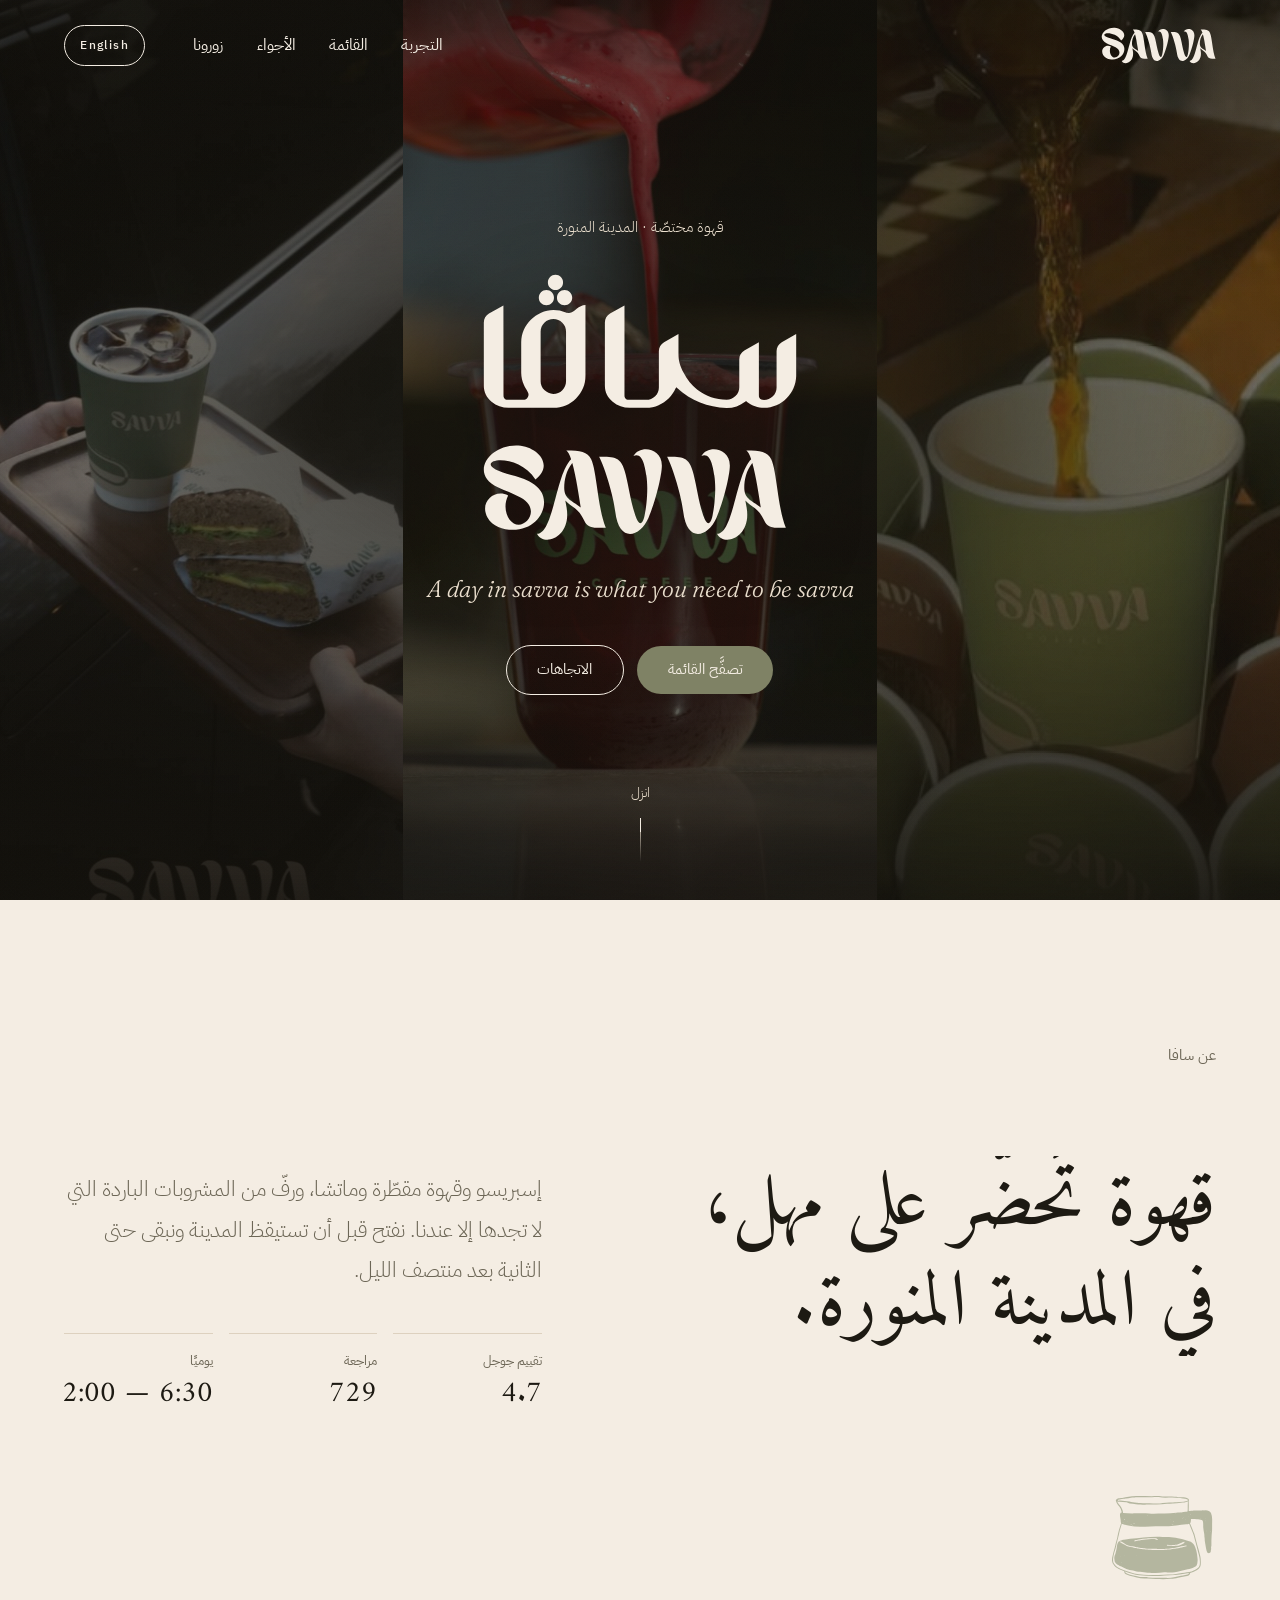
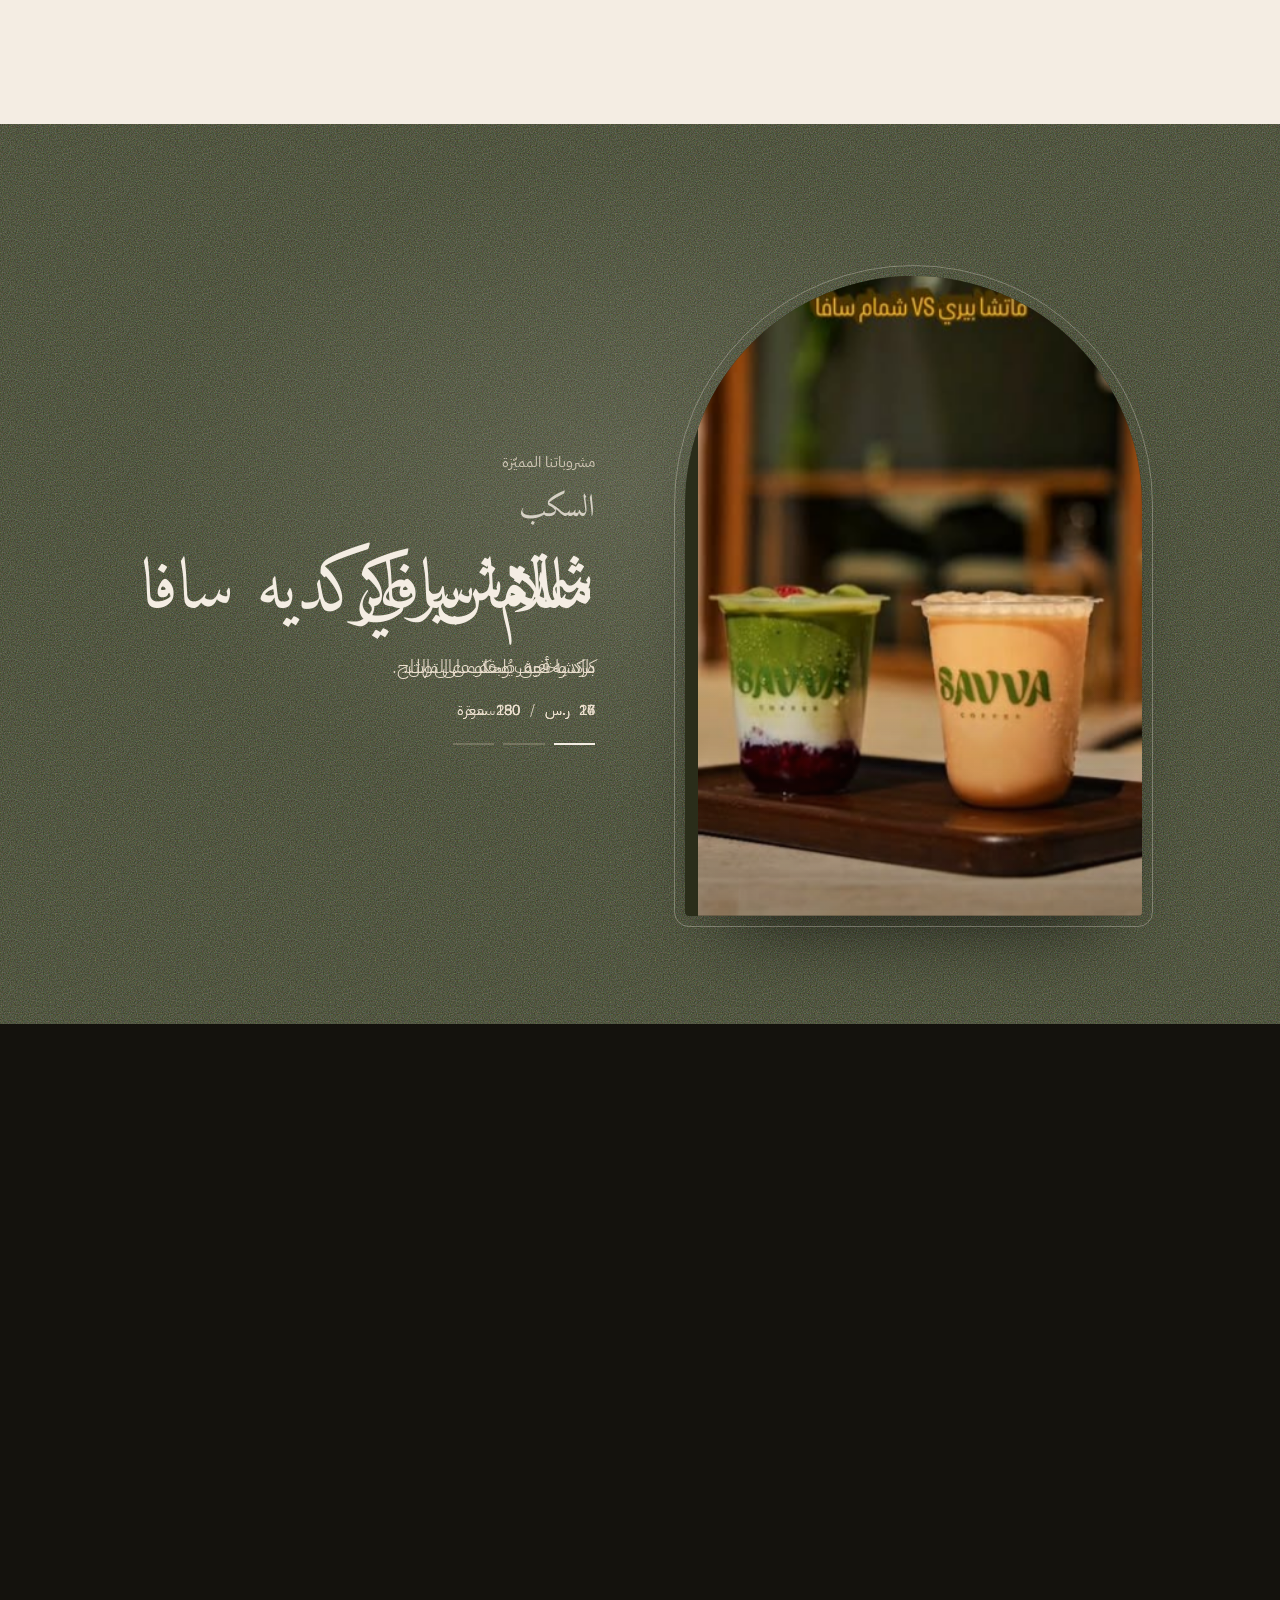
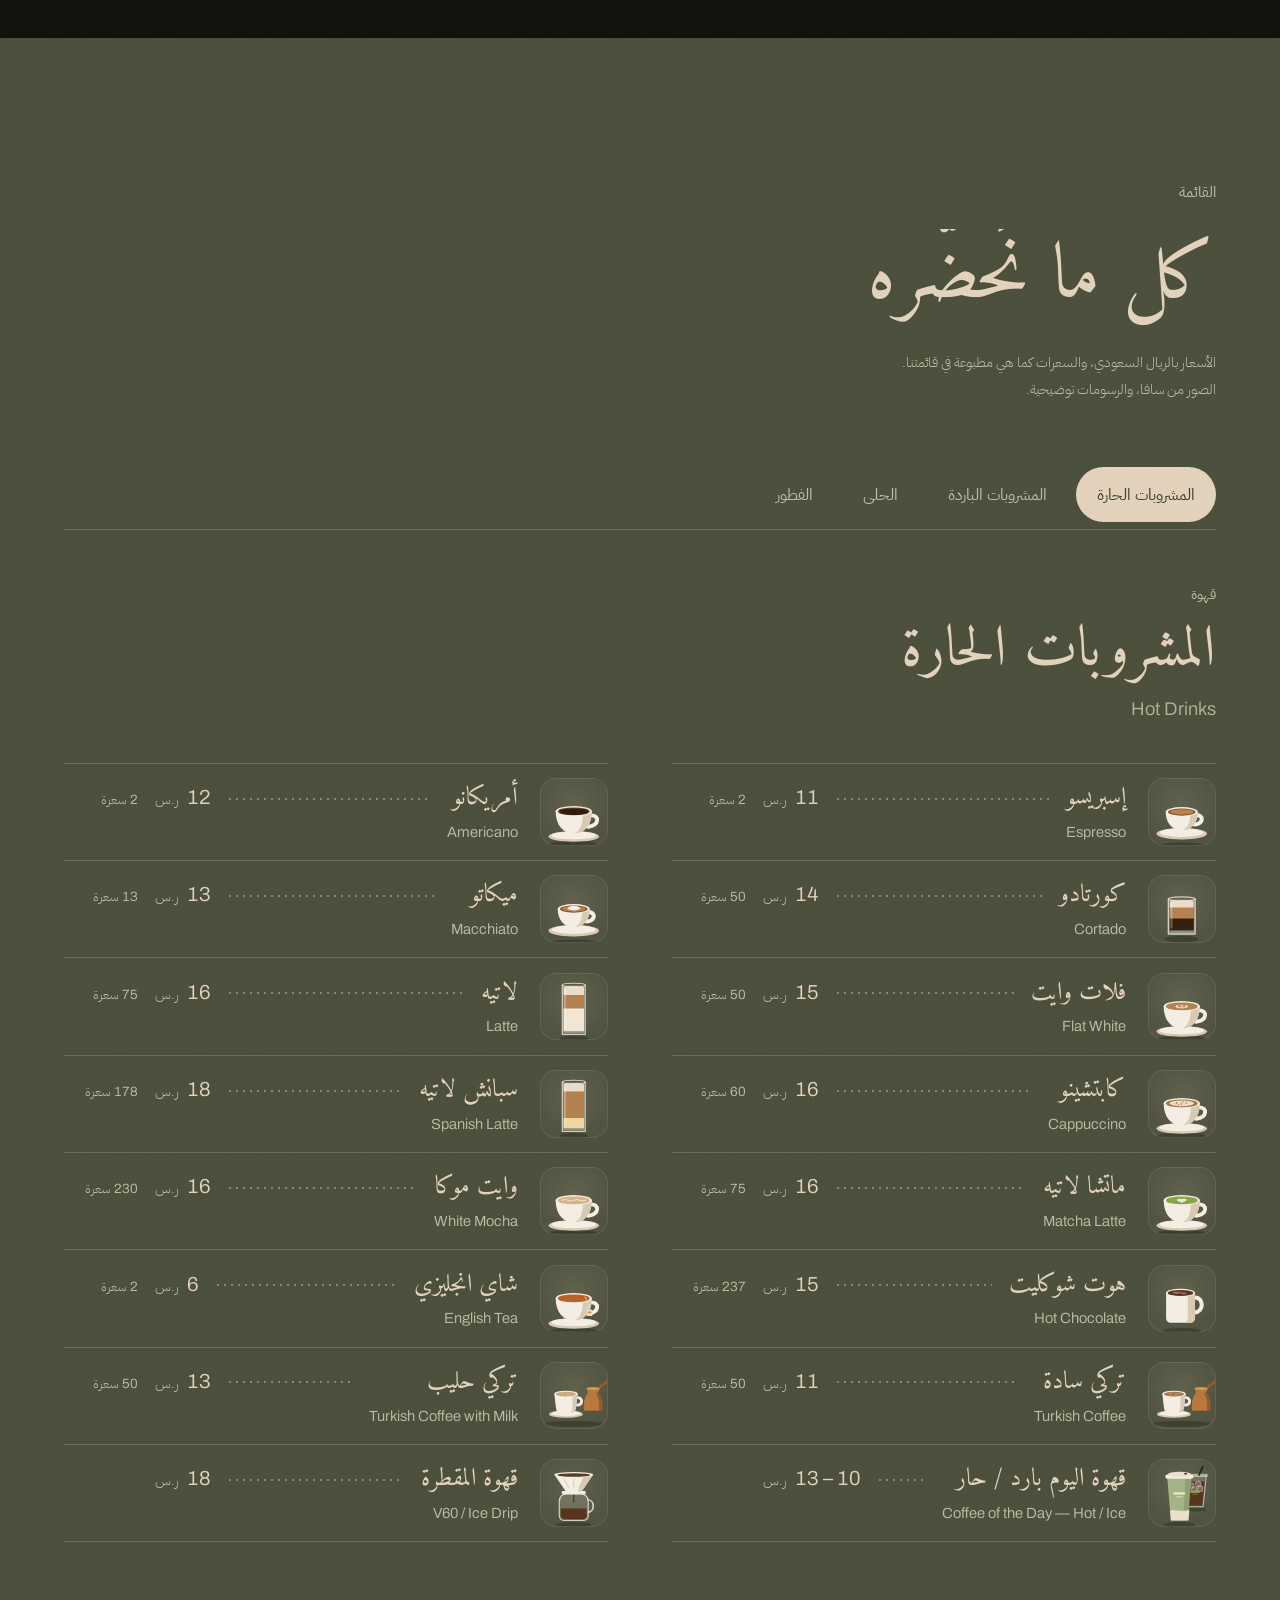
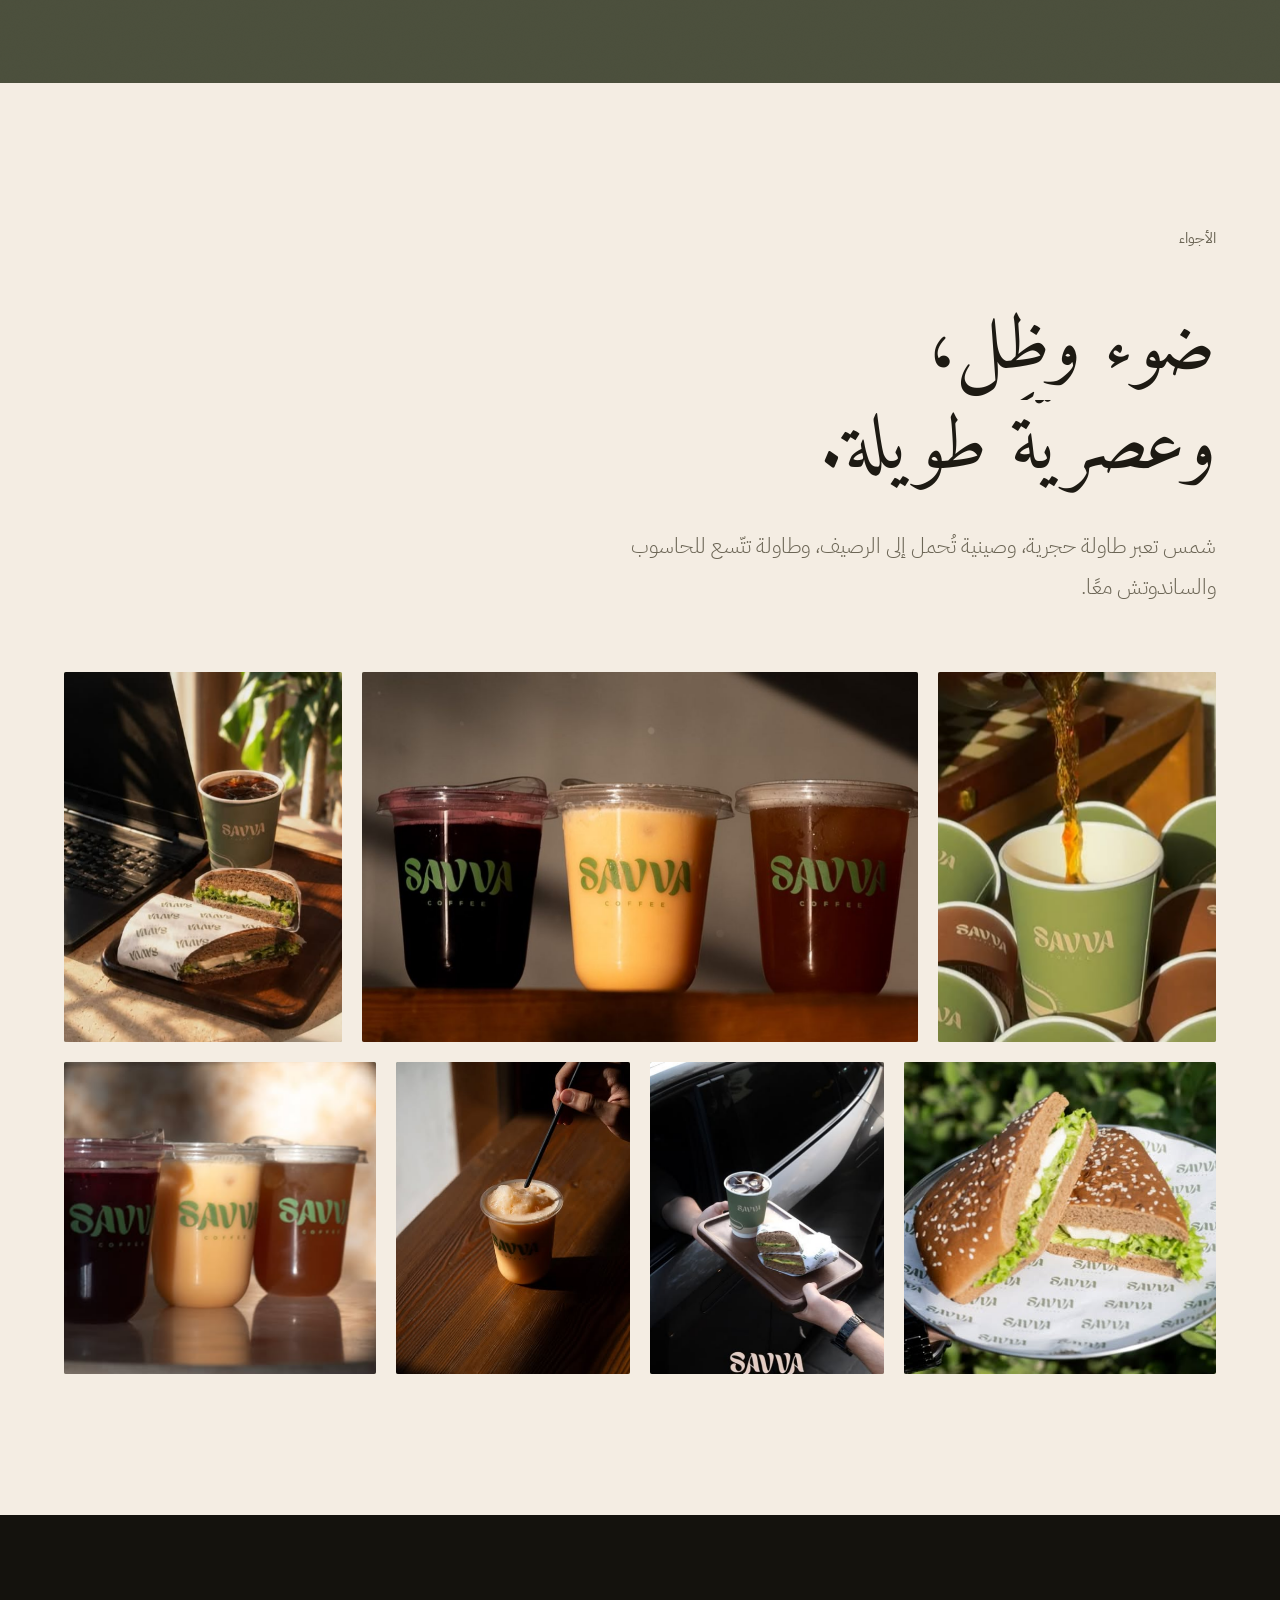
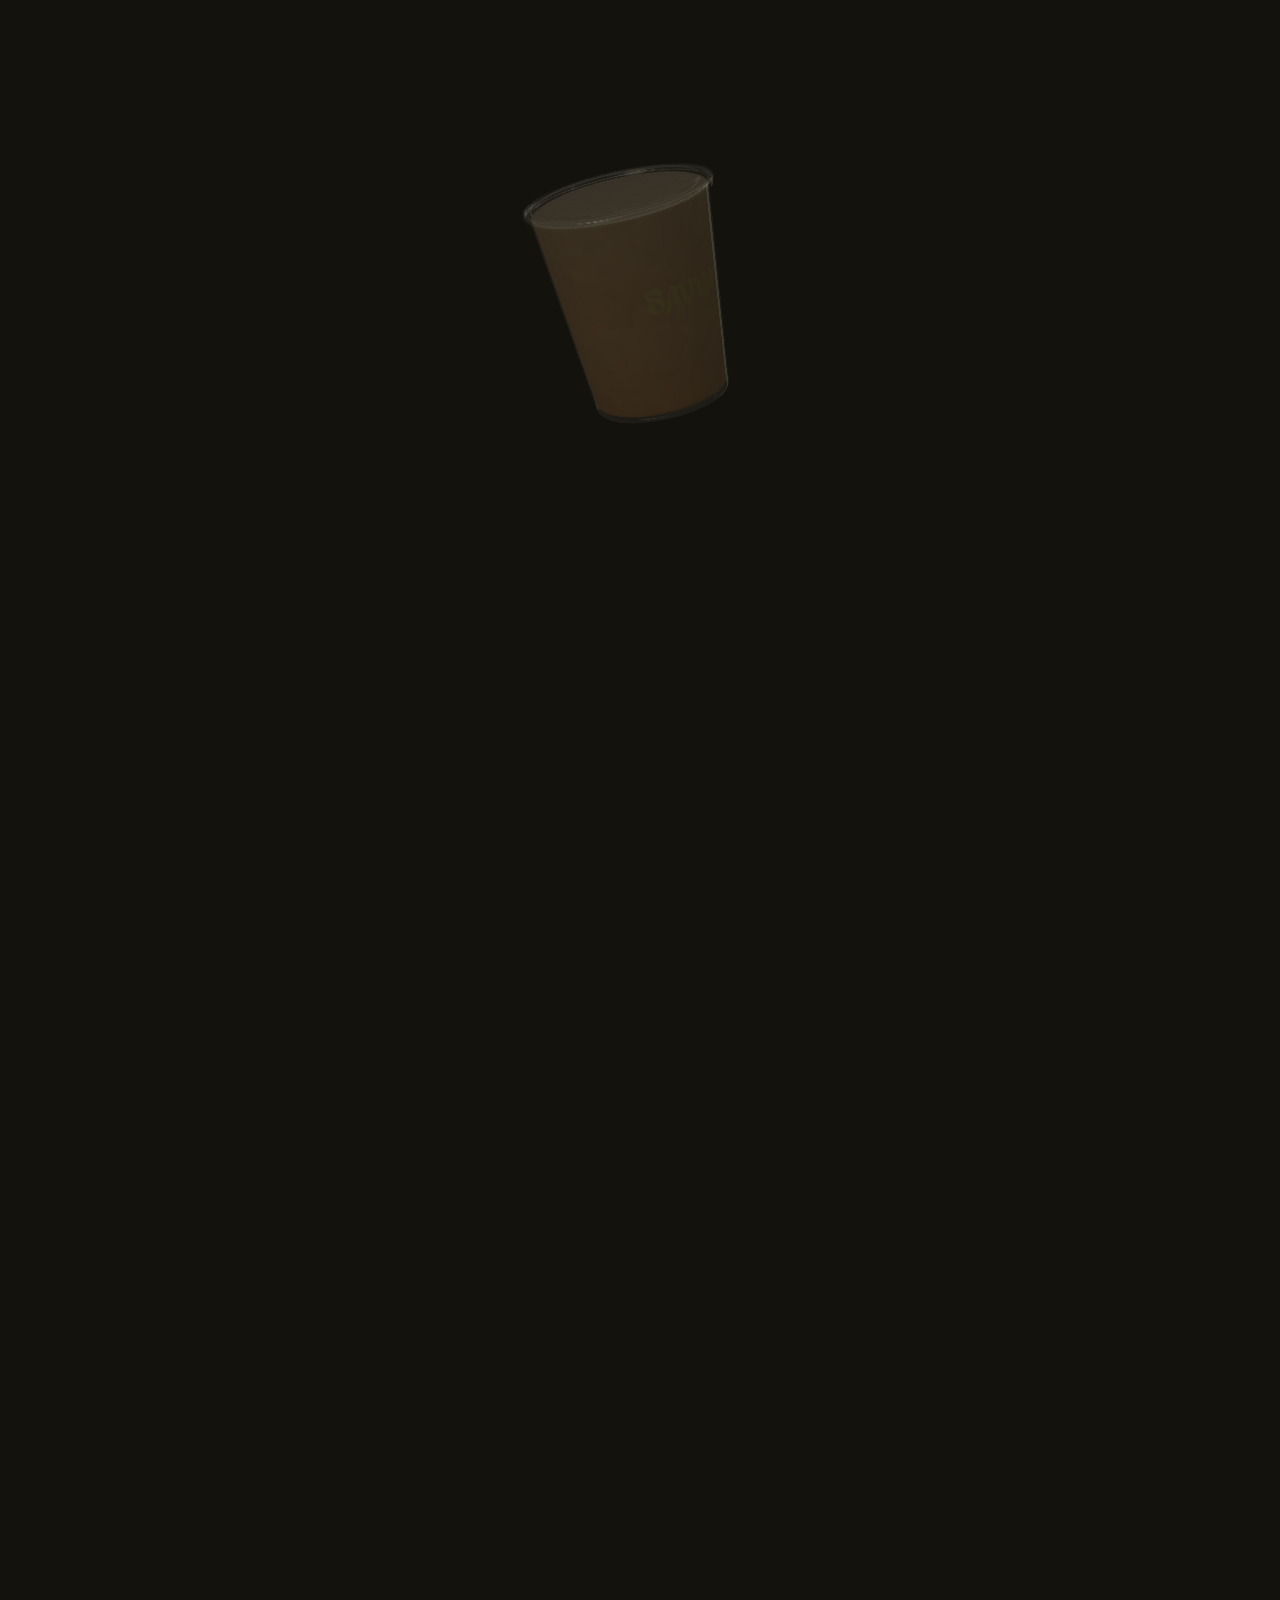
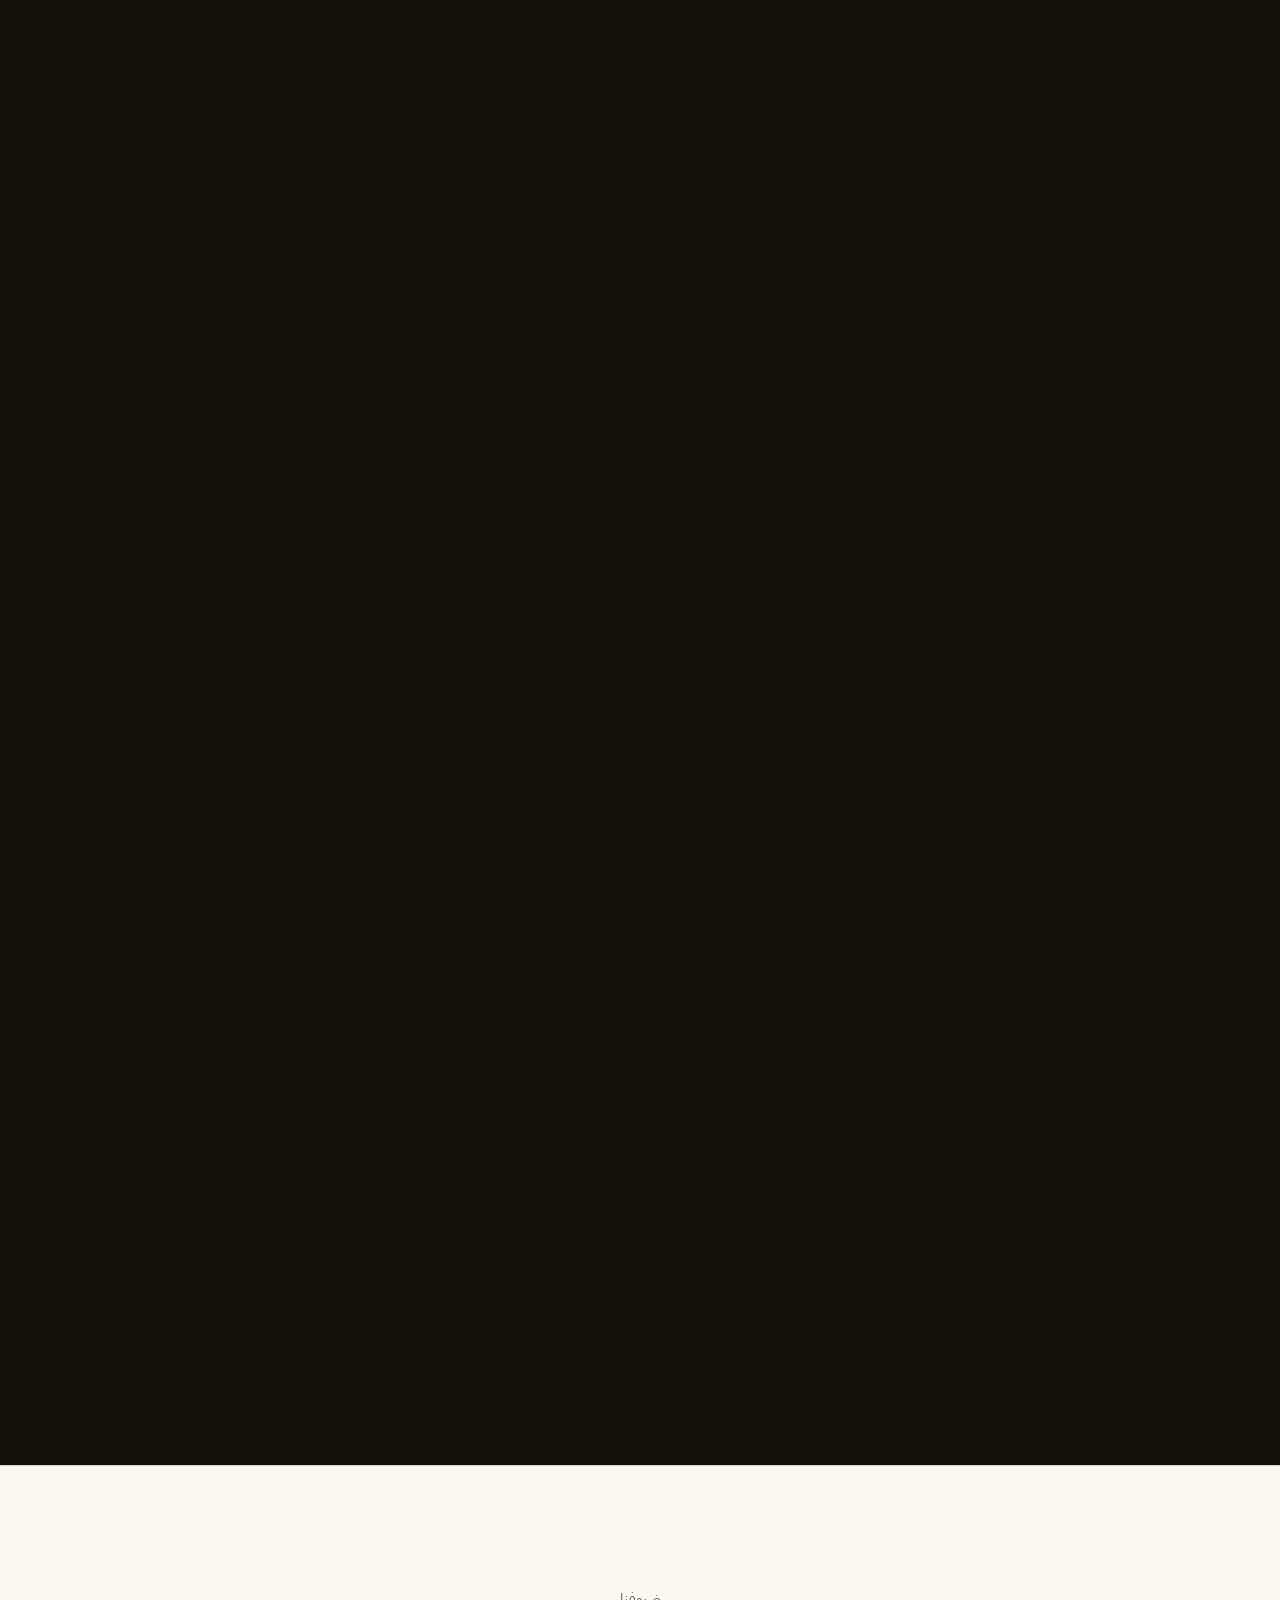
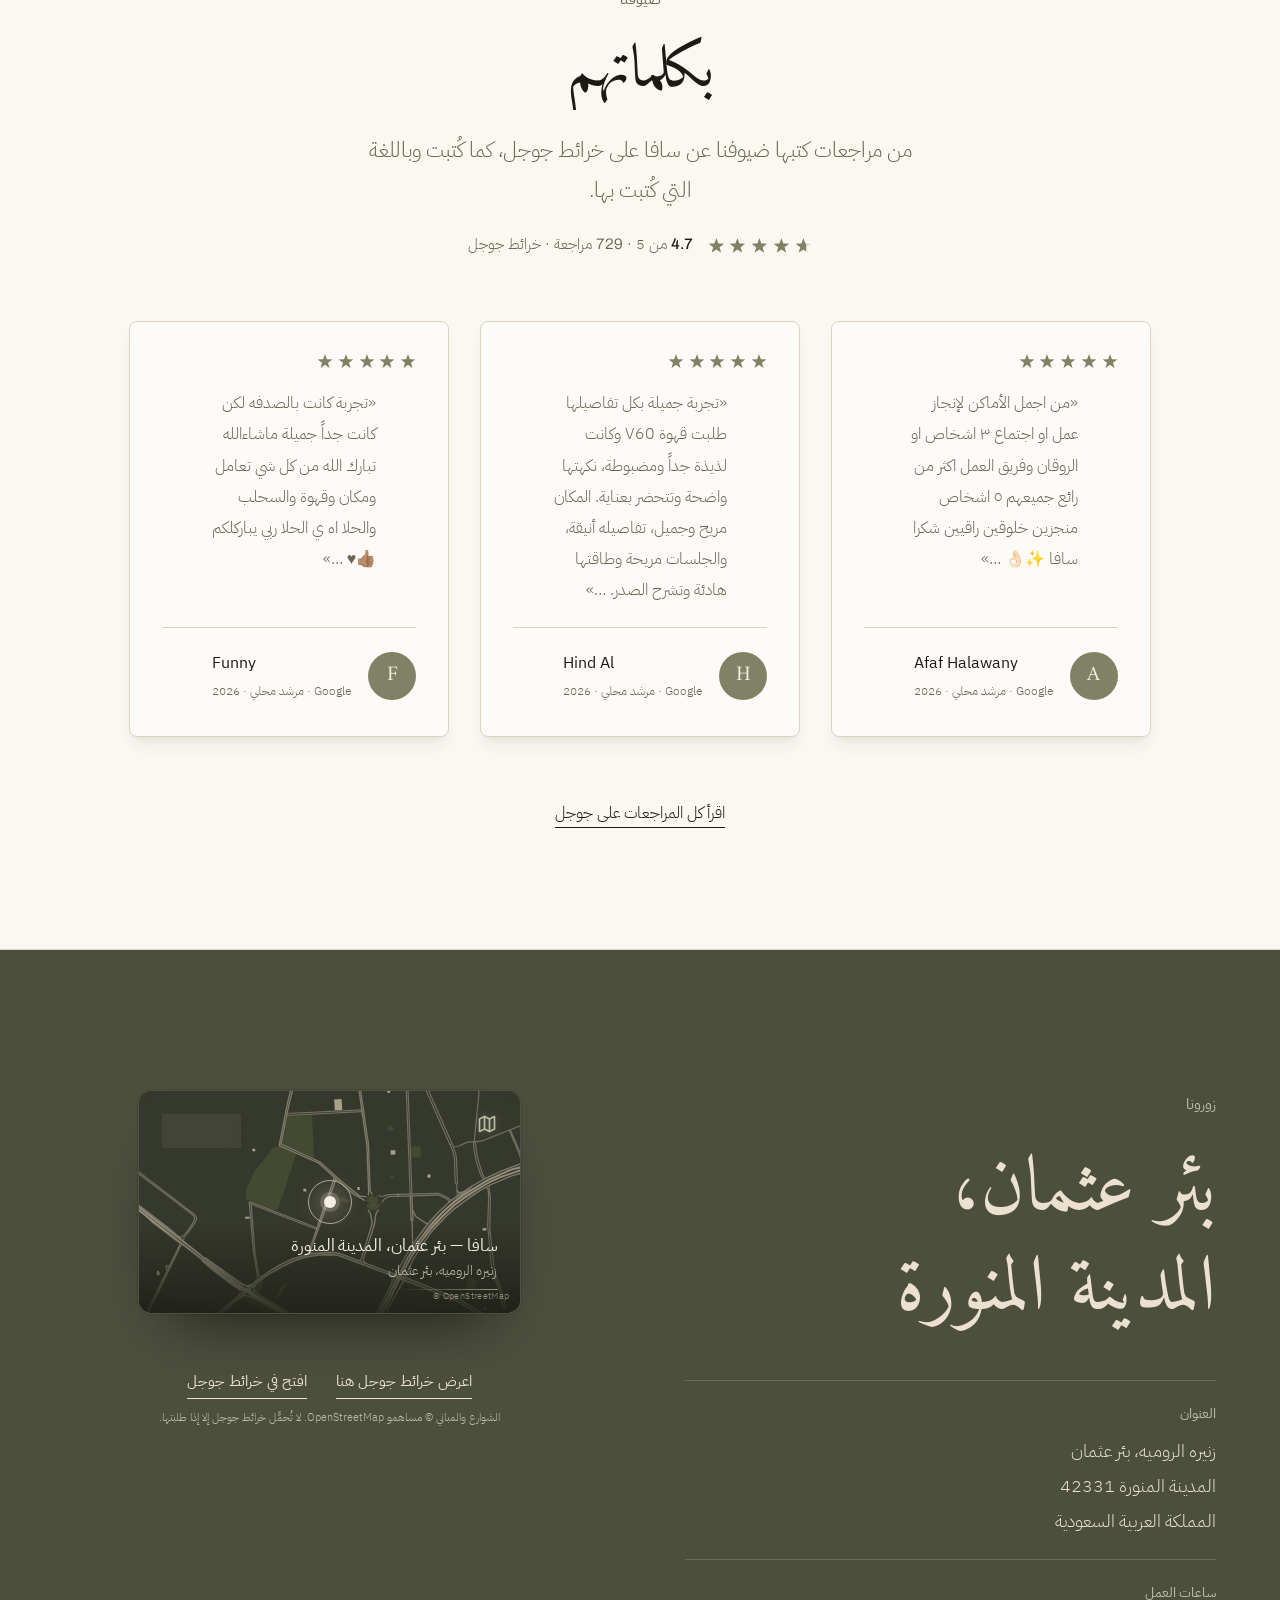
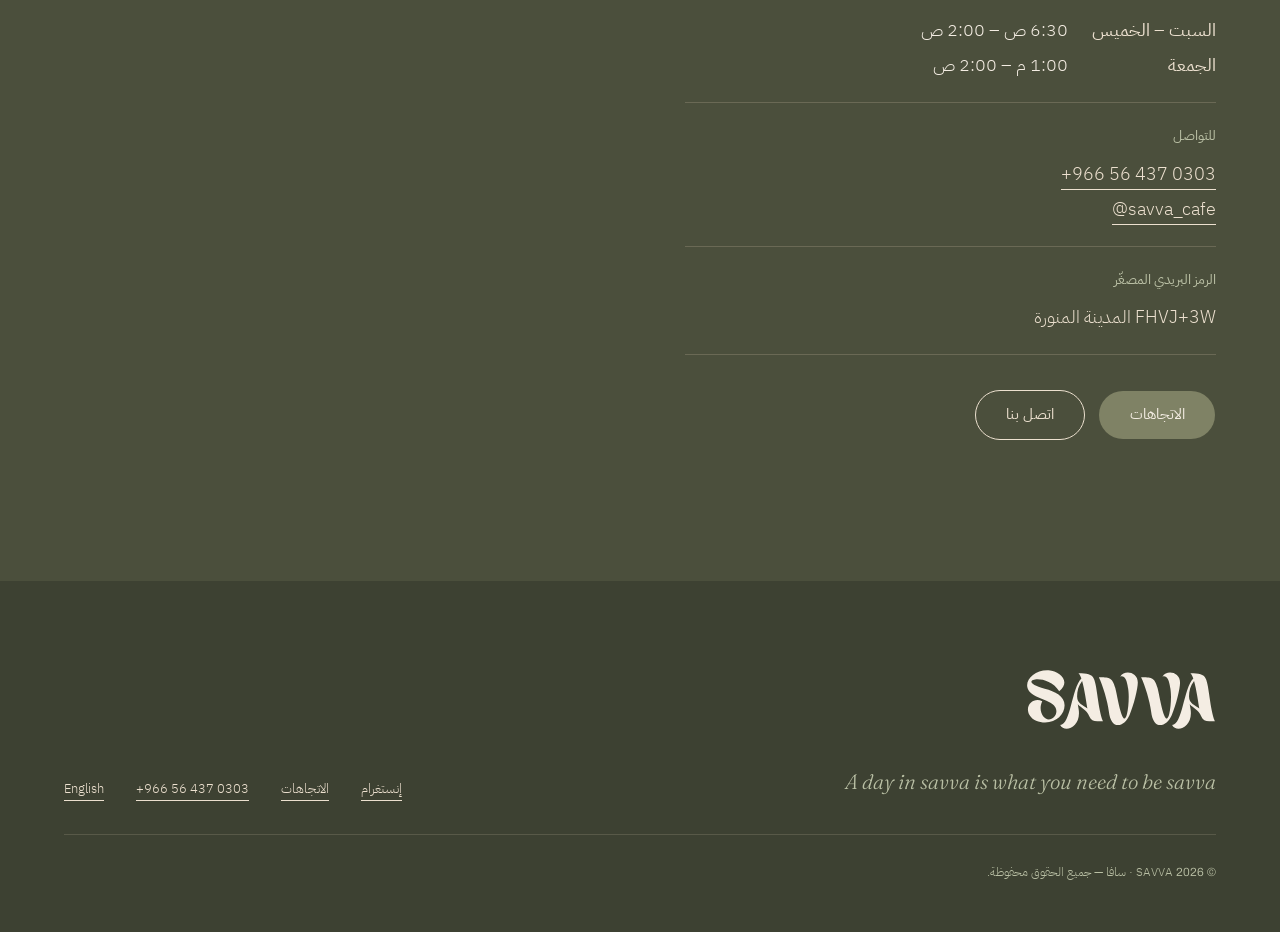
==== ar/index.html @ ddec78d0 "SAVVA site: bilingual static build, full-res photos, relative URLs Relative URLs so the same build s" ====
<!doctype html>
<html lang="ar" dir="rtl" class="no-js">
<head>
<meta charset="utf-8">
<meta name="viewport" content="width=device-width, initial-scale=1, viewport-fit=cover">
<title>سافا — قهوة مختصّة في المدينة المنورة</title>
<meta name="description" content="سافا بيت قهوة مختصّة في المدينة المنورة. إسبريسو وقهوة مقطّرة وماتشا ومشروبات باردة خاصة بنا، من السادسة والنصف صباحًا حتى الثانية بعد منتصف الليل.">
<link rel="canonical" href="https://savvacoffee.sa/ar/">
<link rel="alternate" hreflang="ar" href="https://savvacoffee.sa/ar/">
<link rel="alternate" hreflang="en" href="https://savvacoffee.sa/">
<link rel="alternate" hreflang="x-default" href="https://savvacoffee.sa/">
<meta name="theme-color" content="#7F8265">
<meta property="og:type" content="website">
<meta property="og:site_name" content="SAVVA">
<meta property="og:locale" content="ar_SA">
<meta property="og:locale:alternate" content="en_US">
<meta property="og:title" content="سافا — قهوة مختصّة في المدينة المنورة">
<meta property="og:description" content="سافا بيت قهوة مختصّة في المدينة المنورة. إسبريسو وقهوة مقطّرة وماتشا ومشروبات باردة خاصة بنا، من السادسة والنصف صباحًا حتى الثانية بعد منتصف الليل.">
<meta property="og:url" content="https://savvacoffee.sa/ar/">
<meta property="og:image" content="https://savvacoffee.sa/assets/img/three-cups-shadow.jpg">
<meta name="twitter:card" content="summary_large_image">
<link rel="icon" href="../assets/img/favicon.svg" type="image/svg+xml">
<link rel="apple-touch-icon" href="../assets/img/savva-mark-tile.jpg">
<link rel="preconnect" href="https://fonts.googleapis.com">
<link rel="preconnect" href="https://fonts.gstatic.com" crossorigin>
<link rel="preload" as="image" href="../assets/img/hibiscus-pour.jpg" imagesrcset="../assets/img/hibiscus-pour.jpg 480w, ../assets/img/hd/hibiscus-pour.jpg 1280w" imagesizes="(min-width: 56rem) 48vw, 114vw" fetchpriority="high">
<link rel="stylesheet" href="https://fonts.googleapis.com/css2?family=Amiri:wght@400;700&family=Archivo:wght@300..600&family=Fraunces:ital,wght@1,300&family=IBM+Plex+Sans+Arabic:wght@200..600&display=swap">
<link rel="stylesheet" href="../assets/css/savva.css">
<script>document.documentElement.classList.remove('no-js');document.documentElement.classList.add('js')</script>
<script type="application/ld+json">{"@context":"https://schema.org","@type":"CafeOrCoffeeShop","name":"سافا","alternateName":"SAVVA","description":"سافا بيت قهوة مختصّة في المدينة المنورة. إسبريسو وقهوة مقطّرة وماتشا ومشروبات باردة خاصة بنا، من السادسة والنصف صباحًا حتى الثانية بعد منتصف الليل.","url":"https://savvacoffee.sa/ar/","image":"https://savvacoffee.sa/assets/img/three-cups-shadow.jpg","telephone":"+966 56 437 0303","servesCuisine":"Coffee","priceRange":"SAR 6–27","sameAs":["https://www.instagram.com/savva_cafe/"],"address":{"@type":"PostalAddress","streetAddress":"زنيره الروميه، بئر عثمان","addressLocality":"المدينة المنورة","postalCode":"42331","addressCountry":"SA"},"geo":{"@type":"GeoCoordinates","latitude":24.4926931,"longitude":39.5823565},"hasMap":"https://maps.app.goo.gl/geB2uSVz2UD7soM46","openingHoursSpecification":[{"@type":"OpeningHoursSpecification","dayOfWeek":["Saturday","Sunday","Monday","Tuesday","Wednesday","Thursday"],"opens":"06:30","closes":"02:00"},{"@type":"OpeningHoursSpecification","dayOfWeek":["Friday"],"opens":"13:00","closes":"02:00"}],"hasMenu":{"@type":"Menu","hasMenuSection":[{"@type":"MenuSection","name":"المشروبات الحارة","hasMenuItem":[{"@type":"MenuItem","name":"إسبريسو","offers":{"@type":"Offer","price":11,"priceCurrency":"SAR"}},{"@type":"MenuItem","name":"أمريكانو","offers":{"@type":"Offer","price":12,"priceCurrency":"SAR"}},{"@type":"MenuItem","name":"كورتادو","offers":{"@type":"Offer","price":14,"priceCurrency":"SAR"}},{"@type":"MenuItem","name":"ميكاتو","offers":{"@type":"Offer","price":13,"priceCurrency":"SAR"}},{"@type":"MenuItem","name":"فلات وايت","offers":{"@type":"Offer","price":15,"priceCurrency":"SAR"}},{"@type":"MenuItem","name":"لاتيه","offers":{"@type":"Offer","price":16,"priceCurrency":"SAR"}},{"@type":"MenuItem","name":"كابتشينو","offers":{"@type":"Offer","price":16,"priceCurrency":"SAR"}},{"@type":"MenuItem","name":"سبانش لاتيه","offers":{"@type":"Offer","price":18,"priceCurrency":"SAR"}},{"@type":"MenuItem","name":"ماتشا لاتيه","offers":{"@type":"Offer","price":16,"priceCurrency":"SAR"}},{"@type":"MenuItem","name":"وايت موكا","offers":{"@type":"Offer","price":16,"priceCurrency":"SAR"}},{"@type":"MenuItem","name":"هوت شوكليت","offers":{"@type":"Offer","price":15,"priceCurrency":"SAR"}},{"@type":"MenuItem","name":"شاي انجليزي","offers":{"@type":"Offer","price":6,"priceCurrency":"SAR"}},{"@type":"MenuItem","name":"تركي سادة","offers":{"@type":"Offer","price":11,"priceCurrency":"SAR"}},{"@type":"MenuItem","name":"تركي حليب","offers":{"@type":"Offer","price":13,"priceCurrency":"SAR"}},{"@type":"MenuItem","name":"قهوة اليوم بارد / حار","offers":{"@type":"Offer","priceCurrency":"SAR","priceSpecification":{"@type":"PriceSpecification","minPrice":10,"maxPrice":13,"priceCurrency":"SAR"}}},{"@type":"MenuItem","name":"قهوة المقطرة","offers":{"@type":"Offer","price":18,"priceCurrency":"SAR"}}]},{"@type":"MenuSection","name":"المشروبات الباردة","hasMenuItem":[{"@type":"MenuItem","name":"ايس أمركانو","offers":{"@type":"Offer","price":15,"priceCurrency":"SAR"}},{"@type":"MenuItem","name":"ألفريدو","offers":{"@type":"Offer","price":14,"priceCurrency":"SAR"}},{"@type":"MenuItem","name":"ايس لاتيه","offers":{"@type":"Offer","price":17,"priceCurrency":"SAR"}},{"@type":"MenuItem","name":"ايس سبانيش لاتيه","offers":{"@type":"Offer","price":19,"priceCurrency":"SAR"}},{"@type":"MenuItem","name":"ايس ماتشا لاتيه","offers":{"@type":"Offer","price":17,"priceCurrency":"SAR"}},{"@type":"MenuItem","name":"ايس ماتشا سبانيش لاتيه","offers":{"@type":"Offer","price":19,"priceCurrency":"SAR"}},{"@type":"MenuItem","name":"سافا ماتشا","offers":{"@type":"Offer","price":22,"priceCurrency":"SAR"}},{"@type":"MenuItem","name":"ماتشا بيري","offers":{"@type":"Offer","price":24,"priceCurrency":"SAR"}},{"@type":"MenuItem","name":"ايس تي سافا","offers":{"@type":"Offer","price":17,"priceCurrency":"SAR"}},{"@type":"MenuItem","name":"ايس كركديه سافا","offers":{"@type":"Offer","price":17,"priceCurrency":"SAR"}},{"@type":"MenuItem","name":"سلاش كركديه سافا","offers":{"@type":"Offer","price":17,"priceCurrency":"SAR"}},{"@type":"MenuItem","name":"ايس شيكن","offers":{"@type":"Offer","price":20,"priceCurrency":"SAR"}},{"@type":"MenuItem","name":"ايس وايت موكا","offers":{"@type":"Offer","price":19,"priceCurrency":"SAR"}},{"@type":"MenuItem","name":"ايس شوكلت","offers":{"@type":"Offer","price":17,"priceCurrency":"SAR"}},{"@type":"MenuItem","name":"شمام سافا","offers":{"@type":"Offer","price":16,"priceCurrency":"SAR"}}]},{"@type":"MenuSection","name":"الحلى","hasMenuItem":[{"@type":"MenuItem","name":"مديني كوكيز","offers":{"@type":"Offer","price":12,"priceCurrency":"SAR"}},{"@type":"MenuItem","name":"دانيش سينابون","offers":{"@type":"Offer","price":19,"priceCurrency":"SAR"}},{"@type":"MenuItem","name":"ماربل كيك","offers":{"@type":"Offer","price":11,"priceCurrency":"SAR"}},{"@type":"MenuItem","name":"كرانشي شوكلت","offers":{"@type":"Offer","price":8,"priceCurrency":"SAR"}},{"@type":"MenuItem","name":"تشيز كيك بلوبيري","offers":{"@type":"Offer","price":27,"priceCurrency":"SAR"}},{"@type":"MenuItem","name":"كيكة البيكان","offers":{"@type":"Offer","price":21,"priceCurrency":"SAR"}},{"@type":"MenuItem","name":"كيكة شوكلت","offers":{"@type":"Offer","price":18,"priceCurrency":"SAR"}}]},{"@type":"MenuSection","name":"الفطور","hasMenuItem":[{"@type":"MenuItem","name":"ساندوتش تركي","offers":{"@type":"Offer","price":19,"priceCurrency":"SAR"}},{"@type":"MenuItem","name":"ساندوتش حلوم","offers":{"@type":"Offer","price":18,"priceCurrency":"SAR"}}]}]}}</script>
</head>
<body>
<a class="skip" href="#main">تخطَّ إلى المحتوى</a>
<header class="nav" data-nav>
  <div class="nav__bar">
    <a class="nav__mark" href="./" aria-label="SAVVA — سافا"><svg class="mark mark--word" aria-hidden="true" focusable="false" xmlns="http://www.w3.org/2000/svg" viewBox="79.7 589.4 336.8 107.8" fill="currentColor"><g transform="translate(0,1920) scale(1,-1)"><path d="M113.5 1235.7C134.1 1235.7 148.1 1250.5 148.1 1266.2C148.1 1282.9 131.2 1291 112.9 1295.7C95.8 1300.1 89.3 1304.7 89.3 1307.9C89.3 1310.6 93.8 1312.4 100.2 1312.4C111.4 1312.4 128.7 1306.9 138.6 1291.2C145.1 1296.2 147.7 1301.6 147.7 1306.5C147.7 1318 133.8 1327.7 119.8 1328.5C119 1328.6 118.1 1328.6 117.3 1328.6C97.4 1328.6 81.7 1315.2 81.7 1301.9C81.7 1294.8 86.3 1287.6 97.1 1282.5C104.6 1279 114.3 1275.6 122.2 1271.3C130.5 1266.9 133.6 1261 133.6 1255.8C133.6 1248 126.9 1241.3 120.1 1241.3C112.9 1241.3 105.6 1249.8 105.6 1261.5C105.6 1265.4 106.5 1269.5 108.5 1273.6C105.7 1275.1 102.8 1275.7 100.1 1275.7C91 1275.7 83.1 1268.4 83.1 1258.9C83.1 1255.8 84 1252.5 85.9 1249C91 1239.6 103 1235.7 113.5 1235.7M350 1224.8C360 1224.8 372 1234.3 372 1252.3C372 1254.8 371.8 1257.5 371.3 1260.3C370.9 1262.7 370.4 1265.3 369.9 1268.1C376.5 1260.7 384.7 1259.8 390.7 1246C393 1240.8 397.4 1237.9 404.7 1237.9L414.5 1237.9C405.3 1261.8 404.6 1300.4 398.4 1313.4C394.5 1321.7 386.3 1323 371 1323C372.9 1321.8 374.6 1318.4 376.3 1313.6C359.1 1296.5 357.2 1231.4 338.7 1231.4C341 1226.9 345.3 1224.8 350 1224.8M386.9 1260.4C379.4 1267 368.7 1269 368.7 1281.9C368.8 1290.9 370.8 1300.6 377.6 1309.2C381.9 1294 385.1 1270.8 386.9 1260.4M317.6 1231.2C325.2 1231.2 333.5 1238.5 338 1248.8C345.8 1267.2 352.8 1295.6 352.8 1306.7C352.8 1318.7 343.5 1324.5 335.2 1324.5C329.7 1324.5 324.4 1322.1 321.5 1317C322.6 1317.6 323.7 1317.8 324.7 1317.8C332.6 1317.8 334.5 1302.2 335.7 1295.5C336.3 1291.6 336.7 1286.6 336.7 1281.1C336.7 1270.7 335.5 1258.9 333.7 1251.2C332.3 1245.2 330.7 1243 329.2 1243C326.7 1243 324.3 1248.9 322.8 1253.7C317.8 1270.4 316.8 1280.8 312.9 1296.8C307.9 1317 300.4 1315.9 283.7 1316.1C290.5 1302.6 299.5 1272.3 301.4 1255.9C303.5 1238.1 310.2 1231.2 317.6 1231.2M242.8 1231.2C250.3 1231.2 258.6 1238.5 263.1 1248.8C270.9 1267.2 277.9 1295.6 277.9 1306.7C277.9 1318.7 268.6 1324.5 260.3 1324.5C254.8 1324.5 249.5 1322.1 246.6 1317C247.7 1317.6 248.8 1317.8 249.8 1317.8C257.7 1317.8 259.6 1302.2 260.8 1295.5C261.4 1291.6 261.8 1286.6 261.8 1281.1C261.8 1270.7 260.6 1258.9 258.8 1251.2C257.4 1245.2 255.8 1243 254.3 1243C251.8 1243 249.4 1248.9 248 1253.7C242.9 1270.4 241.9 1280.8 238 1296.8C233 1317 225.5 1315.9 208.8 1316.1C215.6 1302.6 224.6 1272.3 226.5 1255.9C228.6 1238.1 235.3 1231.2 242.8 1231.2M151.6 1224.8C161.6 1224.8 173.6 1234.3 173.6 1252.3C173.6 1254.8 173.4 1257.5 172.9 1260.3C172.5 1262.7 172 1265.3 171.5 1268.1C178.1 1260.7 186.3 1259.8 192.3 1246C194.6 1240.8 199 1237.9 206.3 1237.9L216.1 1237.9C206.9 1261.8 206.2 1300.4 200 1313.4C196.1 1321.7 187.9 1323 172.6 1323C174.5 1321.8 176.2 1318.4 177.9 1313.6C160.6 1296.5 158.8 1231.4 140.3 1231.4C142.6 1226.9 146.9 1224.8 151.6 1224.8M188.5 1260.4C181 1267 170.3 1269 170.3 1281.9C170.4 1290.9 172.4 1300.6 179.2 1309.2C183.5 1294 186.7 1270.8 188.5 1260.4"/></g></svg></a>
    <nav class="nav__links" aria-label="التنقل الرئيسي">
      <a href="#experience">التجربة</a><a href="#menu">القائمة</a><a href="#atmosphere">الأجواء</a><a href="#location">زورونا</a>
    </nav>
    <div class="nav__end">
      <a class="nav__lang" href="../" lang="en" dir="ltr" hreflang="en">English</a>
      <button class="nav__toggle" type="button" aria-expanded="false" aria-controls="nav-panel" data-nav-toggle>
        <span class="nav__toggle-lines" aria-hidden="true"><i></i><i></i></span>
        <span class="u-sr">القائمة</span>
      </button>
    </div>
  </div>
  <div class="nav__panel" id="nav-panel" hidden data-nav-panel>
    <nav aria-label="تنقل الجوال">
      <a href="#experience" style="--i:0">التجربة</a><a href="#menu" style="--i:1">القائمة</a><a href="#atmosphere" style="--i:2">الأجواء</a><a href="#location" style="--i:3">زورونا</a>
    </nav>
    <a class="nav__panel-lang" href="../" lang="en" hreflang="en">English</a>
  </div>
</header>
<main id="main">
<section class="hero" data-hero>
  <div class="hero__media">
    <figure><img src="../assets/img/coffee-pour-cups.jpg" alt="" width="360" height="640" decoding="async" data-parallax="0.10"></figure>
    <figure><img src="../assets/img/hibiscus-pour.jpg" srcset="../assets/img/hibiscus-pour.jpg 480w, ../assets/img/hd/hibiscus-pour.jpg 1280w" sizes="(min-width: 56rem) 48vw, 114vw" alt="كركديه أحمر يُسكب في كوب سافا فوق الثلج" width="480" height="640" fetchpriority="high" decoding="async" data-parallax="0.16"></figure>
    <figure><img src="../assets/img/curbside-tray.jpg" srcset="../assets/img/curbside-tray.jpg 518w, ../assets/img/hd/curbside-tray.jpg 1080w" sizes="(min-width: 56rem) 42vw, 1px" alt="" width="518" height="640" decoding="async" data-parallax="0.07"></figure>
  </div>
  <div class="hero__inner">
    <p class="hero__eyebrow reveal">قهوة مختصّة · المدينة المنورة</p>
    <h1 class="hero__lockup reveal"><span class="u-sr">سافا — قهوة مختصّة في المدينة المنورة، المملكة العربية السعودية</span><svg class="mark mark--lockup" aria-hidden="true" focusable="false" xmlns="http://www.w3.org/2000/svg" viewBox="79.7 401.3 348.2 295.9" fill="currentColor"><g transform="translate(0,1920) scale(1,-1)"><path d="M254.5 1378.9L242.4 1378.9C239.1 1378.9 236.7 1380.2 236.7 1383.8L236.7 1483L220.8 1474C217.2 1471.7 215.1 1468.5 215.1 1464.1L215.1 1394.6C215.1 1387.3 218 1381.5 223.7 1376.9C229.1 1372.5 235.4 1370.1 242.4 1370.1L254.5 1370.1L260.7 1370.1C265.4 1370.1 270 1371 274.3 1373C278.5 1374.9 282.3 1377.4 285.6 1380.7C288.7 1383.8 291.2 1387.5 293.1 1391.6L293.7 1392.8L294.7 1391.9C310.2 1377.9 328.4 1370.7 349.2 1369.9L349.3 1369.9C357 1369.9 363.9 1372.3 370 1377.1L370.7 1377.6L371.8 1376.6C374.5 1374.6 377.4 1372.9 380.6 1371.8C383.8 1370.7 387.1 1370.1 390.4 1370.1C395.2 1370.1 399.7 1371 404.1 1372.9C408.3 1374.7 412.1 1377.3 415.3 1380.6C418.5 1383.9 421.1 1387.7 422.9 1391.8C424.8 1396.1 425.8 1400.6 425.9 1405.2L425.9 1451.5L410 1442.5C406.4 1440.2 404.3 1437 404.3 1432.7L404.3 1392.5C404.3 1388.7 402.9 1385.5 400.2 1382.8C397.5 1380.2 394.2 1378.8 390.4 1378.8C387.2 1378.8 384.8 1380 384.8 1383.6L384.8 1442.4L368.8 1433.2C365.2 1431 363.2 1427.8 363.2 1423.5L363.2 1392.8C363.2 1389 361.8 1385.8 359 1383.1C356.3 1380.5 353.1 1379.1 349.3 1379.1C337.3 1379.1 326.5 1382.8 317 1390.1C310.5 1395 305.5 1401.4 301.9 1408.7C298 1416.4 296.2 1421.3 296.2 1430.1L296.2 1451.5L280.3 1442.5L280.3 1442.5C276.7 1440.2 274.6 1437 274.6 1432.7L274.6 1392.6C274.6 1388.8 273.2 1385.6 270.5 1382.9C267.7 1380.2 264.5 1378.9 260.7 1378.9ZM169 1508.3C169 1506 168.2 1504 166.6 1502.4C165 1500.7 163 1499.9 160.7 1499.9C158.3 1499.9 156.4 1500.7 154.7 1502.4C153.1 1504 152.3 1506 152.3 1508.3C152.3 1510.6 153.1 1512.6 154.7 1514.2C156.4 1515.9 158.3 1516.7 160.7 1516.7C163 1516.7 165 1515.9 166.6 1514.2C168.2 1512.6 169 1510.6 169 1508.3M179.1 1491.5C179.1 1489.2 178.2 1487.2 176.6 1485.6C175 1484 173 1483.2 170.7 1483.2C168.3 1483.2 166.4 1484 164.7 1485.6C163.1 1487.2 162.3 1489.2 162.3 1491.5C162.3 1493.9 163.1 1495.8 164.7 1497.5C166.4 1499.1 168.3 1499.9 170.7 1499.9C173 1499.9 175 1499.1 176.6 1497.5C178.2 1495.8 179.1 1493.9 179.1 1491.5M159 1491.5C159 1489.2 158.2 1487.2 156.6 1485.6C155 1484 153 1483.2 150.7 1483.2C148.3 1483.2 146.4 1484 144.7 1485.6C143.1 1487.2 142.3 1489.2 142.3 1491.5C142.3 1493.9 143.1 1495.8 144.7 1497.5C146.4 1499.1 148.3 1499.9 150.7 1499.9C153 1499.9 155 1499.1 156.6 1497.5C158.2 1495.8 159 1493.9 159 1491.5M103.3 1483L87.4 1474C83.8 1471.7 81.7 1468.5 81.7 1464.1L81.7 1394.6C81.7 1387.3 84.6 1381.5 90.2 1376.9C95.7 1372.5 101.9 1370.1 109 1370.1L158.4 1370.1C168.2 1370.1 176.4 1373.6 183.3 1380.5C190.2 1387.4 193.7 1395.6 193.7 1405.4L193.7 1483.4C189.9 1483.2 187.1 1481.6 184 1479.2C181.6 1477.3 178.9 1474.5 175.7 1474.5C174.9 1474.5 174.2 1474.6 173.5 1474.8L173.5 1474.5L172.1 1475.2C167.7 1477 163.1 1477.9 158.4 1477.9C153.7 1477.9 149.1 1476.9 144.8 1474.9C140.6 1473 136.8 1470.5 133.5 1467.2C130.3 1464 127.7 1460.2 125.8 1456.1C123.9 1451.7 122.9 1447.1 122.9 1442.4L122.9 1408.9C123 1404.2 123.9 1399.7 125.9 1395.4C126.5 1393.9 127.3 1392.5 128.1 1391.2C128.8 1390 129.4 1388.9 130.1 1387.7C130.6 1386.7 131 1385.7 131 1384.6C131 1383.6 130.6 1382.6 130.1 1381.8C129.3 1380.3 128 1379.3 126.4 1378.9L126.2 1378.9L109 1378.9C105.7 1378.9 103.4 1380.2 103.4 1383.8ZM144.3 1426.7L144.3 1454.1C144.3 1458 145.7 1461.3 148.4 1464C151.2 1466.7 154.5 1468 158.4 1468C162.2 1468 165.5 1466.6 168.2 1464C171 1461.3 172.3 1458 172.3 1454.1L172.3 1426.7L172.3 1399.4C172.3 1395.5 170.9 1392.3 168.2 1389.6C165.5 1386.8 162.1 1385.5 158.2 1385.5L158.2 1385.5C154.4 1385.6 151.2 1387 148.4 1389.7C145.7 1392.3 144.3 1395.6 144.3 1399.4Z"/><path d="M113.5 1235.7C134.1 1235.7 148.1 1250.5 148.1 1266.2C148.1 1282.9 131.2 1291 112.9 1295.7C95.8 1300.1 89.3 1304.7 89.3 1307.9C89.3 1310.6 93.8 1312.4 100.2 1312.4C111.4 1312.4 128.7 1306.9 138.6 1291.2C145.1 1296.2 147.7 1301.6 147.7 1306.5C147.7 1318 133.8 1327.7 119.8 1328.5C119 1328.6 118.1 1328.6 117.3 1328.6C97.4 1328.6 81.7 1315.2 81.7 1301.9C81.7 1294.8 86.3 1287.6 97.1 1282.5C104.6 1279 114.3 1275.6 122.2 1271.3C130.5 1266.9 133.6 1261 133.6 1255.8C133.6 1248 126.9 1241.3 120.1 1241.3C112.9 1241.3 105.6 1249.8 105.6 1261.5C105.6 1265.4 106.5 1269.5 108.5 1273.6C105.7 1275.1 102.8 1275.7 100.1 1275.7C91 1275.7 83.1 1268.4 83.1 1258.9C83.1 1255.8 84 1252.5 85.9 1249C91 1239.6 103 1235.7 113.5 1235.7M350 1224.8C360 1224.8 372 1234.3 372 1252.3C372 1254.8 371.8 1257.5 371.3 1260.3C370.9 1262.7 370.4 1265.3 369.9 1268.1C376.5 1260.7 384.7 1259.8 390.7 1246C393 1240.8 397.4 1237.9 404.7 1237.9L414.5 1237.9C405.3 1261.8 404.6 1300.4 398.4 1313.4C394.5 1321.7 386.3 1323 371 1323C372.9 1321.8 374.6 1318.4 376.3 1313.6C359.1 1296.5 357.2 1231.4 338.7 1231.4C341 1226.9 345.3 1224.8 350 1224.8M386.9 1260.4C379.4 1267 368.7 1269 368.7 1281.9C368.8 1290.9 370.8 1300.6 377.6 1309.2C381.9 1294 385.1 1270.8 386.9 1260.4M317.6 1231.2C325.2 1231.2 333.5 1238.5 338 1248.8C345.8 1267.2 352.8 1295.6 352.8 1306.7C352.8 1318.7 343.5 1324.5 335.2 1324.5C329.7 1324.5 324.4 1322.1 321.5 1317C322.6 1317.6 323.7 1317.8 324.7 1317.8C332.6 1317.8 334.5 1302.2 335.7 1295.5C336.3 1291.6 336.7 1286.6 336.7 1281.1C336.7 1270.7 335.5 1258.9 333.7 1251.2C332.3 1245.2 330.7 1243 329.2 1243C326.7 1243 324.3 1248.9 322.8 1253.7C317.8 1270.4 316.8 1280.8 312.9 1296.8C307.9 1317 300.4 1315.9 283.7 1316.1C290.5 1302.6 299.5 1272.3 301.4 1255.9C303.5 1238.1 310.2 1231.2 317.6 1231.2M242.8 1231.2C250.3 1231.2 258.6 1238.5 263.1 1248.8C270.9 1267.2 277.9 1295.6 277.9 1306.7C277.9 1318.7 268.6 1324.5 260.3 1324.5C254.8 1324.5 249.5 1322.1 246.6 1317C247.7 1317.6 248.8 1317.8 249.8 1317.8C257.7 1317.8 259.6 1302.2 260.8 1295.5C261.4 1291.6 261.8 1286.6 261.8 1281.1C261.8 1270.7 260.6 1258.9 258.8 1251.2C257.4 1245.2 255.8 1243 254.3 1243C251.8 1243 249.4 1248.9 248 1253.7C242.9 1270.4 241.9 1280.8 238 1296.8C233 1317 225.5 1315.9 208.8 1316.1C215.6 1302.6 224.6 1272.3 226.5 1255.9C228.6 1238.1 235.3 1231.2 242.8 1231.2M151.6 1224.8C161.6 1224.8 173.6 1234.3 173.6 1252.3C173.6 1254.8 173.4 1257.5 172.9 1260.3C172.5 1262.7 172 1265.3 171.5 1268.1C178.1 1260.7 186.3 1259.8 192.3 1246C194.6 1240.8 199 1237.9 206.3 1237.9L216.1 1237.9C206.9 1261.8 206.2 1300.4 200 1313.4C196.1 1321.7 187.9 1323 172.6 1323C174.5 1321.8 176.2 1318.4 177.9 1313.6C160.6 1296.5 158.8 1231.4 140.3 1231.4C142.6 1226.9 146.9 1224.8 151.6 1224.8M188.5 1260.4C181 1267 170.3 1269 170.3 1281.9C170.4 1290.9 172.4 1300.6 179.2 1309.2C183.5 1294 186.7 1270.8 188.5 1260.4"/></g></svg></h1>
    <p class="hero__tagline reveal" lang="en" dir="ltr">A day in savva is what you need to be savva</p>
    <div class="hero__cta reveal">
      <a class="btn btn--solid" href="#menu">تصفَّح القائمة</a>
      <a class="btn btn--ghost" href="https://www.google.com/maps/dir/?api=1&destination=24.4926931,39.5823565" target="_blank" rel="noopener">الاتجاهات</a>
    </div>
  </div>
  <div class="hero__scroll" aria-hidden="true"><span>انزل</span><i></i></div>
</section>
<section class="intro" aria-labelledby="intro-h">
  <div class="wrap intro__grid">
    <p class="kicker reveal">عن سافا</p>
    <h2 class="display intro__h" id="intro-h" data-lines><span class="line"><span class="line__in">قهوة تُحضَّر على مهل،</span></span><span class="line"><span class="line__in">في المدينة المنورة.</span></span></h2>
    <div class="intro__side">
      <p class="lede reveal">إسبريسو وقهوة مقطّرة وماتشا، ورفّ من المشروبات الباردة التي لا تجدها إلا عندنا. نفتح قبل أن تستيقظ المدينة ونبقى حتى الثانية بعد منتصف الليل.</p>
      <dl class="stats reveal">
        <div class="stats__item"><dt>تقييم جوجل</dt><dd>4.7</dd></div><div class="stats__item"><dt>مراجعة</dt><dd>729</dd></div><div class="stats__item"><dt>يوميًا</dt><dd>6:30 — 2:00</dd></div>
      </dl>
    </div>
    <div class="intro__ornament" aria-hidden="true"><img class="mark mark--cup" src="../assets/img/ornament-cup.svg" alt="" width="113" height="95" loading="lazy" decoding="async"></div>
  </div>
</section>
<section class="pour" id="experience" aria-labelledby="pour-h" data-pour style="--count:3;--stage:#4d5a2e">
  <div class="pour__stage">
    <div class="pour__media">
      <figure class="pour__frame is-active" data-frame="0" style="--tone:#4d5a2e">
        <img src="../assets/img/matcha-berry-melon.jpg" alt="ماتشا بيري وشمام سافا على صينية خشبية" width="360" height="640" loading="eager" decoding="async">
      </figure><figure class="pour__frame" data-frame="1" style="--tone:#8a5a2b">
        <img src="../assets/img/melon-in-hand.jpg" srcset="../assets/img/melon-in-hand.jpg 477w, ../assets/img/hd/melon-in-hand.jpg 1080w" sizes="30rem" alt="كوب شمام سافا محمول باليد أمام أوراق خضراء" width="360" height="640" loading="lazy" decoding="async">
      </figure><figure class="pour__frame" data-frame="2" style="--tone:#5a1420">
        <img src="../assets/img/hibiscus-pour.jpg" srcset="../assets/img/hibiscus-pour.jpg 480w, ../assets/img/hd/hibiscus-pour.jpg 1280w" sizes="30rem" alt="كركديه أحمر يُسكب في كوب سافا فوق الثلج" width="360" height="640" loading="lazy" decoding="async">
      </figure>
    </div>
    <div class="pour__panel">
      <p class="kicker">مشروباتنا المميّزة</p>
      <h2 class="display pour__h" id="pour-h">السكب</h2>
      <div class="pour__slides">
        <div class="pour__slide is-active" data-slide="0">
          <h3 class="pour__name">ماتشا بيري</h3>
          <p class="pour__line">ماتشا فوق طبقة من التوت.</p>
          <p class="pour__meta"><span class="num">24</span> ر.س <i>/</i> <span class="num">230</span> سعرة</p>
        </div><div class="pour__slide" data-slide="1" aria-hidden="true">
          <h3 class="pour__name">شمام سافا</h3>
          <p class="pour__line">بارد وخفيف وحلو على مهل.</p>
          <p class="pour__meta"><span class="num">16</span> ر.س <i>/</i> <span class="num">50</span> سعرة</p>
        </div><div class="pour__slide" data-slide="2" aria-hidden="true">
          <h3 class="pour__name">سلاش كركديه سافا</h3>
          <p class="pour__line">كركديه أحمر يُسكب على الثلج.</p>
          <p class="pour__meta"><span class="num">17</span> ر.س <i>/</i> <span class="num">180</span> سعرة</p>
        </div>
      </div>
      <ol class="pour__dots" aria-hidden="true">
        <li class="is-active" data-dot="0"><span></span></li><li data-dot="1"><span></span></li><li data-dot="2"><span></span></li>
      </ol>
    </div>
  </div>
  <div class="pour__track" aria-hidden="true"></div>
</section>
<section class="menu" id="menu" aria-labelledby="menu-h">
  <div class="wrap">
    <header class="menu__head">
      <p class="kicker reveal">القائمة</p>
      <h2 class="display menu__h" id="menu-h" data-lines><span class="line"><span class="line__in">كل ما نُحضّره</span></span></h2>
      <p class="menu__note reveal">الأسعار بالريال السعودي، والسعرات كما هي مطبوعة في قائمتنا. الصور من سافا، والرسومات توضيحية.</p>
    </header>
    <div class="menu__tabs" role="tablist" aria-label="القائمة كاملة">
      <button role="tab" type="button" class="menu__tab is-active" aria-selected="true" aria-controls="cat-hot" id="tab-hot" data-tab="hot">المشروبات الحارة</button><button role="tab" type="button" class="menu__tab" aria-selected="false" aria-controls="cat-cold" id="tab-cold" data-tab="cold">المشروبات الباردة</button><button role="tab" type="button" class="menu__tab" aria-selected="false" aria-controls="cat-desserts" id="tab-desserts" data-tab="desserts">الحلى</button><button role="tab" type="button" class="menu__tab" aria-selected="false" aria-controls="cat-breakfast" id="tab-breakfast" data-tab="breakfast">الفطور</button>
    </div>
    <div class="menu__body">
      <section class="cat is-active" id="cat-hot" role="tabpanel" aria-labelledby="tab-hot" data-cat="hot">
        <div class="cat__head">
          <p class="cat__kicker">قهوة</p>
          <h3 class="display cat__h">المشروبات الحارة</h3>
          <p class="cat__alt"><bdi lang="en" dir="ltr">Hot Drinks</bdi></p>
        </div>
        <ul class="rows">
          <li class="row">
            <span class="row__art" aria-hidden="true"><svg viewBox="0 0 64 64" focusable="false"><use href="../assets/img/menu-art.svg#espresso"/></svg></span>
            <span class="row__name">إسبريسو</span>
            <span class="row__alt"><bdi lang="en" dir="ltr">Espresso</bdi></span>
            <span class="row__lead" aria-hidden="true"></span>
            <span class="row__price"><span class="num">11</span><em>ر.س</em></span>
            <span class="row__cals"><span class="num">2</span> سعرة</span>
          </li><li class="row">
            <span class="row__art" aria-hidden="true"><svg viewBox="0 0 64 64" focusable="false"><use href="../assets/img/menu-art.svg#americano"/></svg></span>
            <span class="row__name">أمريكانو</span>
            <span class="row__alt"><bdi lang="en" dir="ltr">Americano</bdi></span>
            <span class="row__lead" aria-hidden="true"></span>
            <span class="row__price"><span class="num">12</span><em>ر.س</em></span>
            <span class="row__cals"><span class="num">2</span> سعرة</span>
          </li><li class="row">
            <span class="row__art" aria-hidden="true"><svg viewBox="0 0 64 64" focusable="false"><use href="../assets/img/menu-art.svg#cortado"/></svg></span>
            <span class="row__name">كورتادو</span>
            <span class="row__alt"><bdi lang="en" dir="ltr">Cortado</bdi></span>
            <span class="row__lead" aria-hidden="true"></span>
            <span class="row__price"><span class="num">14</span><em>ر.س</em></span>
            <span class="row__cals"><span class="num">50</span> سعرة</span>
          </li><li class="row">
            <span class="row__art" aria-hidden="true"><svg viewBox="0 0 64 64" focusable="false"><use href="../assets/img/menu-art.svg#macchiato"/></svg></span>
            <span class="row__name">ميكاتو</span>
            <span class="row__alt"><bdi lang="en" dir="ltr">Macchiato</bdi></span>
            <span class="row__lead" aria-hidden="true"></span>
            <span class="row__price"><span class="num">13</span><em>ر.س</em></span>
            <span class="row__cals"><span class="num">13</span> سعرة</span>
          </li><li class="row">
            <span class="row__art" aria-hidden="true"><svg viewBox="0 0 64 64" focusable="false"><use href="../assets/img/menu-art.svg#flatwhite"/></svg></span>
            <span class="row__name">فلات وايت</span>
            <span class="row__alt"><bdi lang="en" dir="ltr">Flat White</bdi></span>
            <span class="row__lead" aria-hidden="true"></span>
            <span class="row__price"><span class="num">15</span><em>ر.س</em></span>
            <span class="row__cals"><span class="num">50</span> سعرة</span>
          </li><li class="row">
            <span class="row__art" aria-hidden="true"><svg viewBox="0 0 64 64" focusable="false"><use href="../assets/img/menu-art.svg#latte"/></svg></span>
            <span class="row__name">لاتيه</span>
            <span class="row__alt"><bdi lang="en" dir="ltr">Latte</bdi></span>
            <span class="row__lead" aria-hidden="true"></span>
            <span class="row__price"><span class="num">16</span><em>ر.س</em></span>
            <span class="row__cals"><span class="num">75</span> سعرة</span>
          </li><li class="row">
            <span class="row__art" aria-hidden="true"><svg viewBox="0 0 64 64" focusable="false"><use href="../assets/img/menu-art.svg#cappuccino"/></svg></span>
            <span class="row__name">كابتشينو</span>
            <span class="row__alt"><bdi lang="en" dir="ltr">Cappuccino</bdi></span>
            <span class="row__lead" aria-hidden="true"></span>
            <span class="row__price"><span class="num">16</span><em>ر.س</em></span>
            <span class="row__cals"><span class="num">60</span> سعرة</span>
          </li><li class="row">
            <span class="row__art" aria-hidden="true"><svg viewBox="0 0 64 64" focusable="false"><use href="../assets/img/menu-art.svg#spanish"/></svg></span>
            <span class="row__name">سبانش لاتيه</span>
            <span class="row__alt"><bdi lang="en" dir="ltr">Spanish Latte</bdi></span>
            <span class="row__lead" aria-hidden="true"></span>
            <span class="row__price"><span class="num">18</span><em>ر.س</em></span>
            <span class="row__cals"><span class="num">178</span> سعرة</span>
          </li><li class="row">
            <span class="row__art" aria-hidden="true"><svg viewBox="0 0 64 64" focusable="false"><use href="../assets/img/menu-art.svg#matchalatte"/></svg></span>
            <span class="row__name">ماتشا لاتيه</span>
            <span class="row__alt"><bdi lang="en" dir="ltr">Matcha Latte</bdi></span>
            <span class="row__lead" aria-hidden="true"></span>
            <span class="row__price"><span class="num">16</span><em>ر.س</em></span>
            <span class="row__cals"><span class="num">75</span> سعرة</span>
          </li><li class="row">
            <span class="row__art" aria-hidden="true"><svg viewBox="0 0 64 64" focusable="false"><use href="../assets/img/menu-art.svg#whitemocha"/></svg></span>
            <span class="row__name">وايت موكا</span>
            <span class="row__alt"><bdi lang="en" dir="ltr">White Mocha</bdi></span>
            <span class="row__lead" aria-hidden="true"></span>
            <span class="row__price"><span class="num">16</span><em>ر.س</em></span>
            <span class="row__cals"><span class="num">230</span> سعرة</span>
          </li><li class="row">
            <span class="row__art" aria-hidden="true"><svg viewBox="0 0 64 64" focusable="false"><use href="../assets/img/menu-art.svg#hotchoc"/></svg></span>
            <span class="row__name">هوت شوكليت</span>
            <span class="row__alt"><bdi lang="en" dir="ltr">Hot Chocolate</bdi></span>
            <span class="row__lead" aria-hidden="true"></span>
            <span class="row__price"><span class="num">15</span><em>ر.س</em></span>
            <span class="row__cals"><span class="num">237</span> سعرة</span>
          </li><li class="row">
            <span class="row__art" aria-hidden="true"><svg viewBox="0 0 64 64" focusable="false"><use href="../assets/img/menu-art.svg#tea"/></svg></span>
            <span class="row__name">شاي انجليزي</span>
            <span class="row__alt"><bdi lang="en" dir="ltr">English Tea</bdi></span>
            <span class="row__lead" aria-hidden="true"></span>
            <span class="row__price"><span class="num">6</span><em>ر.س</em></span>
            <span class="row__cals"><span class="num">2</span> سعرة</span>
          </li><li class="row">
            <span class="row__art" aria-hidden="true"><svg viewBox="0 0 64 64" focusable="false"><use href="../assets/img/menu-art.svg#turkish"/></svg></span>
            <span class="row__name">تركي سادة</span>
            <span class="row__alt"><bdi lang="en" dir="ltr">Turkish Coffee</bdi></span>
            <span class="row__lead" aria-hidden="true"></span>
            <span class="row__price"><span class="num">11</span><em>ر.س</em></span>
            <span class="row__cals"><span class="num">50</span> سعرة</span>
          </li><li class="row">
            <span class="row__art" aria-hidden="true"><svg viewBox="0 0 64 64" focusable="false"><use href="../assets/img/menu-art.svg#turkishmilk"/></svg></span>
            <span class="row__name">تركي حليب</span>
            <span class="row__alt"><bdi lang="en" dir="ltr">Turkish Coffee with Milk</bdi></span>
            <span class="row__lead" aria-hidden="true"></span>
            <span class="row__price"><span class="num">13</span><em>ر.س</em></span>
            <span class="row__cals"><span class="num">50</span> سعرة</span>
          </li><li class="row">
            <span class="row__art" aria-hidden="true"><svg viewBox="0 0 64 64" focusable="false"><use href="../assets/img/menu-art.svg#daycoffee"/></svg></span>
            <span class="row__name">قهوة اليوم بارد / حار</span>
            <span class="row__alt"><bdi lang="en" dir="ltr">Coffee of the Day — Hot / Ice</bdi></span>
            <span class="row__lead" aria-hidden="true"></span>
            <span class="row__price"><span class="num">10 – 13</span><em>ر.س</em></span>
            <span class="row__cals"></span>
          </li><li class="row">
            <span class="row__art" aria-hidden="true"><svg viewBox="0 0 64 64" focusable="false"><use href="../assets/img/menu-art.svg#v60"/></svg></span>
            <span class="row__name">قهوة المقطرة</span>
            <span class="row__alt"><bdi lang="en" dir="ltr">V60 / Ice Drip</bdi></span>
            <span class="row__lead" aria-hidden="true"></span>
            <span class="row__price"><span class="num">18</span><em>ر.س</em></span>
            <span class="row__cals"></span>
          </li>
        </ul>
      </section><section class="cat" id="cat-cold" role="tabpanel" aria-labelledby="tab-cold" data-cat="cold">
        <div class="cat__head">
          <p class="cat__kicker">قهوة</p>
          <h3 class="display cat__h">المشروبات الباردة</h3>
          <p class="cat__alt"><bdi lang="en" dir="ltr">Cold Drinks</bdi></p>
        </div>
        <ul class="rows">
          <li class="row">
            <span class="row__art" aria-hidden="true"><svg viewBox="0 0 64 64" focusable="false"><use href="../assets/img/menu-art.svg#iced-americano"/></svg></span>
            <span class="row__name">ايس أمركانو</span>
            <span class="row__alt"><bdi lang="en" dir="ltr">Iced Americano</bdi></span>
            <span class="row__lead" aria-hidden="true"></span>
            <span class="row__price"><span class="num">15</span><em>ر.س</em></span>
            <span class="row__cals"><span class="num">2</span> سعرة</span>
          </li><li class="row">
            <span class="row__art" aria-hidden="true"><svg viewBox="0 0 64 64" focusable="false"><use href="../assets/img/menu-art.svg#alfredo"/></svg></span>
            <span class="row__name">ألفريدو</span>
            <span class="row__alt"><bdi lang="en" dir="ltr">Alfredo</bdi></span>
            <span class="row__lead" aria-hidden="true"></span>
            <span class="row__price"><span class="num">14</span><em>ر.س</em></span>
            <span class="row__cals"><span class="num">100</span> سعرة</span>
          </li><li class="row">
            <span class="row__art" aria-hidden="true"><svg viewBox="0 0 64 64" focusable="false"><use href="../assets/img/menu-art.svg#iced-latte"/></svg></span>
            <span class="row__name">ايس لاتيه</span>
            <span class="row__alt"><bdi lang="en" dir="ltr">Iced Latte</bdi></span>
            <span class="row__lead" aria-hidden="true"></span>
            <span class="row__price"><span class="num">17</span><em>ر.س</em></span>
            <span class="row__cals"><span class="num">100</span> سعرة</span>
          </li><li class="row">
            <span class="row__art" aria-hidden="true"><svg viewBox="0 0 64 64" focusable="false"><use href="../assets/img/menu-art.svg#iced-spanish"/></svg></span>
            <span class="row__name">ايس سبانيش لاتيه</span>
            <span class="row__alt"><bdi lang="en" dir="ltr">Iced Spanish Latte</bdi></span>
            <span class="row__lead" aria-hidden="true"></span>
            <span class="row__price"><span class="num">19</span><em>ر.س</em></span>
            <span class="row__cals"><span class="num">230</span> سعرة</span>
          </li><li class="row">
            <span class="row__art" aria-hidden="true"><svg viewBox="0 0 64 64" focusable="false"><use href="../assets/img/menu-art.svg#iced-matcha"/></svg></span>
            <span class="row__name">ايس ماتشا لاتيه</span>
            <span class="row__alt"><bdi lang="en" dir="ltr">Iced Matcha Latte</bdi></span>
            <span class="row__lead" aria-hidden="true"></span>
            <span class="row__price"><span class="num">17</span><em>ر.س</em></span>
            <span class="row__cals"><span class="num">130</span> سعرة</span>
          </li><li class="row">
            <span class="row__art" aria-hidden="true"><svg viewBox="0 0 64 64" focusable="false"><use href="../assets/img/menu-art.svg#iced-matcha-spanish"/></svg></span>
            <span class="row__name">ايس ماتشا سبانيش لاتيه</span>
            <span class="row__alt"><bdi lang="en" dir="ltr">Iced Matcha Spanish Latte</bdi></span>
            <span class="row__lead" aria-hidden="true"></span>
            <span class="row__price"><span class="num">19</span><em>ر.س</em></span>
            <span class="row__cals"><span class="num">230</span> سعرة</span>
          </li><li class="row row--sig">
            <span class="row__art" aria-hidden="true"><svg viewBox="0 0 64 64" focusable="false"><use href="../assets/img/menu-art.svg#savva-matcha"/></svg></span>
            <span class="row__name">سافا ماتشا<i class="row__sig" title="من توقيع سافا" aria-label="من توقيع سافا"></i></span>
            <span class="row__alt"><bdi lang="en" dir="ltr">Savva Matcha</bdi></span>
            <span class="row__lead" aria-hidden="true"></span>
            <span class="row__price"><span class="num">22</span><em>ر.س</em></span>
            <span class="row__cals"><span class="num">2</span> سعرة</span>
          </li><li class="row row--sig">
            <span class="row__art row__art--photo" aria-hidden="true"><img src="../assets/img/matcha-berry-melon.jpg" alt="" width="360" height="640" loading="lazy" decoding="async" style="--w:211.76%;--l:0.00%;--t:-185.29%"></span>
            <span class="row__name">ماتشا بيري<i class="row__sig" title="من توقيع سافا" aria-label="من توقيع سافا"></i></span>
            <span class="row__alt"><bdi lang="en" dir="ltr">Matcha Berry</bdi></span>
            <span class="row__lead" aria-hidden="true"></span>
            <span class="row__price"><span class="num">24</span><em>ر.س</em></span>
            <span class="row__cals"><span class="num">230</span> سعرة</span>
          </li><li class="row row--sig">
            <span class="row__art" aria-hidden="true"><svg viewBox="0 0 64 64" focusable="false"><use href="../assets/img/menu-art.svg#iced-tea"/></svg></span>
            <span class="row__name">ايس تي سافا<i class="row__sig" title="من توقيع سافا" aria-label="من توقيع سافا"></i></span>
            <span class="row__alt"><bdi lang="en" dir="ltr">Ice Tea Savva</bdi></span>
            <span class="row__lead" aria-hidden="true"></span>
            <span class="row__price"><span class="num">17</span><em>ر.س</em></span>
            <span class="row__cals"><span class="num">189</span> سعرة</span>
          </li><li class="row row--sig">
            <span class="row__art" aria-hidden="true"><svg viewBox="0 0 64 64" focusable="false"><use href="../assets/img/menu-art.svg#iced-hibiscus"/></svg></span>
            <span class="row__name">ايس كركديه سافا<i class="row__sig" title="من توقيع سافا" aria-label="من توقيع سافا"></i></span>
            <span class="row__alt"><bdi lang="en" dir="ltr">Ice Hibiscus Savva</bdi></span>
            <span class="row__lead" aria-hidden="true"></span>
            <span class="row__price"><span class="num">17</span><em>ر.س</em></span>
            <span class="row__cals"><span class="num">180</span> سعرة</span>
          </li><li class="row row--sig">
            <span class="row__art row__art--photo" aria-hidden="true"><img src="../assets/img/hibiscus-pour.jpg" alt="" width="480" height="640" loading="lazy" decoding="async" style="--w:126.32%;--l:-12.63%;--t:-47.37%"></span>
            <span class="row__name">سلاش كركديه سافا<i class="row__sig" title="من توقيع سافا" aria-label="من توقيع سافا"></i></span>
            <span class="row__alt"><bdi lang="en" dir="ltr">Hibiscus Slush Savva</bdi></span>
            <span class="row__lead" aria-hidden="true"></span>
            <span class="row__price"><span class="num">17</span><em>ر.س</em></span>
            <span class="row__cals"><span class="num">180</span> سعرة</span>
          </li><li class="row">
            <span class="row__art" aria-hidden="true"><svg viewBox="0 0 64 64" focusable="false"><use href="../assets/img/menu-art.svg#shaken"/></svg></span>
            <span class="row__name">ايس شيكن</span>
            <span class="row__alt"><bdi lang="en" dir="ltr">Ice Shaken</bdi></span>
            <span class="row__lead" aria-hidden="true"></span>
            <span class="row__price"><span class="num">20</span><em>ر.س</em></span>
            <span class="row__cals"><span class="num">231</span> سعرة</span>
          </li><li class="row">
            <span class="row__art" aria-hidden="true"><svg viewBox="0 0 64 64" focusable="false"><use href="../assets/img/menu-art.svg#iced-whitemocha"/></svg></span>
            <span class="row__name">ايس وايت موكا</span>
            <span class="row__alt"><bdi lang="en" dir="ltr">Ice White Mocha</bdi></span>
            <span class="row__lead" aria-hidden="true"></span>
            <span class="row__price"><span class="num">19</span><em>ر.س</em></span>
            <span class="row__cals"><span class="num">230</span> سعرة</span>
          </li><li class="row">
            <span class="row__art" aria-hidden="true"><svg viewBox="0 0 64 64" focusable="false"><use href="../assets/img/menu-art.svg#iced-choc"/></svg></span>
            <span class="row__name">ايس شوكلت</span>
            <span class="row__alt"><bdi lang="en" dir="ltr">Ice Chocolate</bdi></span>
            <span class="row__lead" aria-hidden="true"></span>
            <span class="row__price"><span class="num">17</span><em>ر.س</em></span>
            <span class="row__cals"><span class="num">230</span> سعرة</span>
          </li><li class="row row--sig">
            <span class="row__art row__art--photo" aria-hidden="true"><img src="../assets/img/melon-in-hand.jpg" alt="" width="477" height="640" loading="lazy" decoding="async" style="--w:113.57%;--l:-6.67%;--t:-28.57%"></span>
            <span class="row__name">شمام سافا<i class="row__sig" title="من توقيع سافا" aria-label="من توقيع سافا"></i></span>
            <span class="row__alt"><bdi lang="en" dir="ltr">Savva Melon</bdi></span>
            <span class="row__lead" aria-hidden="true"></span>
            <span class="row__price"><span class="num">16</span><em>ر.س</em></span>
            <span class="row__cals"><span class="num">50</span> سعرة</span>
          </li>
        </ul>
      </section><section class="cat" id="cat-desserts" role="tabpanel" aria-labelledby="tab-desserts" data-cat="desserts">
        <div class="cat__head">
          <p class="cat__kicker">معجّنات</p>
          <h3 class="display cat__h">الحلى</h3>
          <p class="cat__alt"><bdi lang="en" dir="ltr">Desserts</bdi></p>
        </div>
        <ul class="rows">
          <li class="row">
            <span class="row__art" aria-hidden="true"><svg viewBox="0 0 64 64" focusable="false"><use href="../assets/img/menu-art.svg#cookies"/></svg></span>
            <span class="row__name">مديني كوكيز</span>
            <span class="row__alt"><bdi lang="en" dir="ltr">Madini Cookies</bdi></span>
            <span class="row__lead" aria-hidden="true"></span>
            <span class="row__price"><span class="num">12</span><em>ر.س</em></span>
            <span class="row__cals"><span class="num">170</span> سعرة</span>
          </li><li class="row">
            <span class="row__art" aria-hidden="true"><svg viewBox="0 0 64 64" focusable="false"><use href="../assets/img/menu-art.svg#danish"/></svg></span>
            <span class="row__name">دانيش سينابون</span>
            <span class="row__alt"><bdi lang="en" dir="ltr">Cinnamon Danish</bdi></span>
            <span class="row__lead" aria-hidden="true"></span>
            <span class="row__price"><span class="num">19</span><em>ر.س</em></span>
            <span class="row__cals"><span class="num">170</span> سعرة</span>
          </li><li class="row">
            <span class="row__art" aria-hidden="true"><svg viewBox="0 0 64 64" focusable="false"><use href="../assets/img/menu-art.svg#marble"/></svg></span>
            <span class="row__name">ماربل كيك</span>
            <span class="row__alt"><bdi lang="en" dir="ltr">Marble Cake</bdi></span>
            <span class="row__lead" aria-hidden="true"></span>
            <span class="row__price"><span class="num">11</span><em>ر.س</em></span>
            <span class="row__cals"><span class="num">170</span> سعرة</span>
          </li><li class="row">
            <span class="row__art" aria-hidden="true"><svg viewBox="0 0 64 64" focusable="false"><use href="../assets/img/menu-art.svg#crunchy"/></svg></span>
            <span class="row__name">كرانشي شوكلت</span>
            <span class="row__alt"><bdi lang="en" dir="ltr">Crunchy Chocolate</bdi></span>
            <span class="row__lead" aria-hidden="true"></span>
            <span class="row__price"><span class="num">8</span><em>ر.س</em></span>
            <span class="row__cals"><span class="num">170</span> سعرة</span>
          </li><li class="row">
            <span class="row__art" aria-hidden="true"><svg viewBox="0 0 64 64" focusable="false"><use href="../assets/img/menu-art.svg#cheesecake"/></svg></span>
            <span class="row__name">تشيز كيك بلوبيري</span>
            <span class="row__alt"><bdi lang="en" dir="ltr">Blueberry Cheesecake</bdi></span>
            <span class="row__lead" aria-hidden="true"></span>
            <span class="row__price"><span class="num">27</span><em>ر.س</em></span>
            <span class="row__cals"><span class="num">170</span> سعرة</span>
          </li><li class="row">
            <span class="row__art" aria-hidden="true"><svg viewBox="0 0 64 64" focusable="false"><use href="../assets/img/menu-art.svg#pecan"/></svg></span>
            <span class="row__name">كيكة البيكان</span>
            <span class="row__alt"><bdi lang="en" dir="ltr">Pecan Cake</bdi></span>
            <span class="row__lead" aria-hidden="true"></span>
            <span class="row__price"><span class="num">21</span><em>ر.س</em></span>
            <span class="row__cals"><span class="num">170</span> سعرة</span>
          </li><li class="row">
            <span class="row__art" aria-hidden="true"><svg viewBox="0 0 64 64" focusable="false"><use href="../assets/img/menu-art.svg#chococake"/></svg></span>
            <span class="row__name">كيكة شوكلت</span>
            <span class="row__alt"><bdi lang="en" dir="ltr">Chocolate Cake</bdi></span>
            <span class="row__lead" aria-hidden="true"></span>
            <span class="row__price"><span class="num">18</span><em>ر.س</em></span>
            <span class="row__cals"><span class="num">170</span> سعرة</span>
          </li>
        </ul>
      </section><section class="cat" id="cat-breakfast" role="tabpanel" aria-labelledby="tab-breakfast" data-cat="breakfast">
        <div class="cat__head">
          <p class="cat__kicker">المطبخ</p>
          <h3 class="display cat__h">الفطور</h3>
          <p class="cat__alt"><bdi lang="en" dir="ltr">Breakfast</bdi></p>
        </div>
        <ul class="rows">
          <li class="row">
            <span class="row__art" aria-hidden="true"><svg viewBox="0 0 64 64" focusable="false"><use href="../assets/img/menu-art.svg#sandwich-turkey"/></svg></span>
            <span class="row__name">ساندوتش تركي</span>
            <span class="row__alt"><bdi lang="en" dir="ltr">Turkey Sandwich</bdi></span>
            <span class="row__lead" aria-hidden="true"></span>
            <span class="row__price"><span class="num">19</span><em>ر.س</em></span>
            <span class="row__cals"><span class="num">300</span> سعرة</span>
          </li><li class="row">
            <span class="row__art row__art--photo" aria-hidden="true"><img src="../assets/img/halloumi-sandwich.jpg" alt="" width="512" height="640" loading="lazy" decoding="async" style="--w:111.30%;--l:-5.43%;--t:-15.22%"></span>
            <span class="row__name">ساندوتش حلوم</span>
            <span class="row__alt"><bdi lang="en" dir="ltr">Halloumi Sandwich</bdi></span>
            <span class="row__lead" aria-hidden="true"></span>
            <span class="row__price"><span class="num">18</span><em>ر.س</em></span>
            <span class="row__cals"><span class="num">300</span> سعرة</span>
          </li>
        </ul>
      </section>
    </div>
  </div>
</section>
<section class="atmos" id="atmosphere" aria-labelledby="atmos-h">
  <div class="wrap">
    <header class="atmos__head">
      <p class="kicker reveal">الأجواء</p>
      <h2 class="display atmos__h" id="atmos-h" data-lines><span class="line"><span class="line__in">ضوء وظِل،</span></span><span class="line"><span class="line__in">وعصريّة طويلة.</span></span></h2>
      <p class="lede reveal">شمس تعبر طاولة حجرية، وصينية تُحمل إلى الرصيف، وطاولة تتّسع للحاسوب والساندوتش معًا.</p>
    </header>
  </div>
  <div class="wrap">
    <div class="grid">
      <div class="grid__band">
        <figure class="tile tile--tall reveal" style="--d:0ms;--a:0.75">
          <img src="../assets/img/coffee-pour-cups.jpg" alt="قهوة مقطّرة تُسكب في أكواب سافا تحت ضوء الصباح" loading="lazy" decoding="async" data-parallax="-0.05">
        </figure><figure class="tile tile--wide reveal" style="--d:90ms;--a:1.5">
          <img src="../assets/img/three-cups-shadow.jpg" srcset="../assets/img/three-cups-shadow.jpg 477w, ../assets/img/hd/three-cups-shadow.jpg 1080w" sizes="(min-width: 56rem) 50vw, 100vw" alt="ثلاثة مشروبات باردة من سافا في ظلّ العصر" loading="lazy" decoding="async" data-parallax="0.05">
        </figure><figure class="tile tile--tall reveal" style="--d:180ms;--a:0.75">
          <img src="../assets/img/desk-morning.jpg" srcset="../assets/img/desk-morning.jpg 478w, ../assets/img/hd/desk-morning.jpg 1080w" sizes="(min-width: 56rem) 30vw, 50vw" alt="قهوة مثلجة وساندوتش بجانب حاسوب تحت أشعة الشمس" loading="lazy" decoding="async" data-parallax="-0.05">
        </figure>
      </div><div class="grid__band">
        <figure class="tile tile--square reveal" style="--d:270ms;--a:1">
          <img src="../assets/img/halloumi-sandwich.jpg" srcset="../assets/img/halloumi-sandwich.jpg 512w, ../assets/img/hd/halloumi-sandwich.jpg 896w" sizes="(min-width: 56rem) 30vw, 50vw" alt="ساندوتش حلوم على ورق سافا" loading="lazy" decoding="async" data-parallax="0.05">
        </figure><figure class="tile tile--tall reveal" style="--d:0ms;--a:0.75">
          <img src="../assets/img/curbside-tray.jpg" srcset="../assets/img/curbside-tray.jpg 518w, ../assets/img/hd/curbside-tray.jpg 1080w" sizes="(min-width: 56rem) 30vw, 50vw" alt="صينية تُسلَّم عبر نافذة السيارة" loading="lazy" decoding="async" data-parallax="-0.05">
        </figure><figure class="tile tile--tall reveal" style="--d:90ms;--a:0.75">
          <img src="../assets/img/slush-wood-table.jpg" srcset="../assets/img/slush-wood-table.jpg 477w, ../assets/img/hd/slush-wood-table.jpg 1080w" sizes="(min-width: 56rem) 30vw, 50vw" alt="سلاش على طاولة خشبية دافئة" loading="lazy" decoding="async" data-parallax="0.05">
        </figure><figure class="tile tile--square reveal" style="--d:180ms;--a:1">
          <img src="../assets/img/three-cups-stone.jpg" srcset="../assets/img/three-cups-stone.jpg 477w, ../assets/img/hd/three-cups-stone.jpg 1080w" sizes="(min-width: 56rem) 30vw, 50vw" alt="مشروبات باردة على طاولة حجرية" loading="lazy" decoding="async" data-parallax="-0.05">
        </figure>
      </div>
    </div>
  </div>
</section>
<section class="ritual" id="ritual" aria-labelledby="ritual-h" data-ritual>
  <div class="ritual__stage" data-ritual-stage>
    <div class="ritual__space" aria-hidden="true">
      <span class="ritual__glow"></span>
      <span class="ritual__ring"></span>
      <span class="ritual__ring ritual__ring--wide"></span>
      <span class="ritual__grain"></span>
    </div>
    <div class="ritual__frame">
      <div class="ritual__lead">
        <p class="kicker">الكوب</p>
        <h2 class="display ritual__h" id="ritual-h" data-lines><span class="line"><span class="line__in">كوبٌ واحد،</span></span><span class="line"><span class="line__in">في مواجهة الضوء.</span></span></h2>
      </div>
      <div class="ritual__tilt" data-ritual-tilt>
        <span class="ritual__cast" aria-hidden="true"></span>
        <figure class="ritual__object">
          <img src="../assets/img/melon-in-hand.jpg" srcset="../assets/img/melon-in-hand.jpg 477w, ../assets/img/hd/melon-in-hand.jpg 1080w" sizes="(min-width: 56rem) 34vw, 80vw" alt="كوب شمام سافا محمول باليد أمام أوراق خضراء" width="477" height="640" loading="lazy" decoding="async" fetchpriority="low">
          <span class="ritual__sweep" aria-hidden="true"></span>
        </figure>
      </div>
      <div class="ritual__caption">
        <h3 class="ritual__name">شمام سافا</h3>
        <p class="ritual__line">بارد وخفيف وحلو على مهل.</p>
        <p class="ritual__meta"><span class="num">16</span> ر.س <i>/</i> <span class="num">50</span> سعرة</p>
        <a class="btn btn--ghost ritual__cta" href="#menu">تصفَّح القائمة</a>
      </div>
    </div>
  </div>
  <div class="ritual__track" aria-hidden="true"></div>
</section>
<section class="reviews" id="reviews" aria-labelledby="reviews-h">
  <div class="wrap reviews__inner">
    <header class="reviews__head">
      <p class="kicker reveal">ضيوفنا</p>
      <h2 class="display reviews__h" id="reviews-h" data-lines><span class="line"><span class="line__in">بكلماتهم</span></span></h2>
      <p class="lede reveal">من مراجعات كتبها ضيوفنا عن سافا على خرائط جوجل، كما كُتبت وباللغة التي كُتبت بها.</p>
      <p class="reviews__score reveal"><span class="stars" role="img" aria-label="التقييم 4.7 من 5"><span class="stars__row" aria-hidden="true"><svg viewBox="0 0 20 18"><path d="M10 .2 12.29 6.55 19.04 6.76 13.71 10.91 15.58 17.39 10 13.6 4.42 17.39 6.29 10.91 .96 6.76 7.71 6.55Z"/></svg><svg viewBox="0 0 20 18"><path d="M10 .2 12.29 6.55 19.04 6.76 13.71 10.91 15.58 17.39 10 13.6 4.42 17.39 6.29 10.91 .96 6.76 7.71 6.55Z"/></svg><svg viewBox="0 0 20 18"><path d="M10 .2 12.29 6.55 19.04 6.76 13.71 10.91 15.58 17.39 10 13.6 4.42 17.39 6.29 10.91 .96 6.76 7.71 6.55Z"/></svg><svg viewBox="0 0 20 18"><path d="M10 .2 12.29 6.55 19.04 6.76 13.71 10.91 15.58 17.39 10 13.6 4.42 17.39 6.29 10.91 .96 6.76 7.71 6.55Z"/></svg><svg viewBox="0 0 20 18"><path d="M10 .2 12.29 6.55 19.04 6.76 13.71 10.91 15.58 17.39 10 13.6 4.42 17.39 6.29 10.91 .96 6.76 7.71 6.55Z"/></svg></span><span class="stars__row stars__row--on" aria-hidden="true" style="--fill:94.0%"><svg viewBox="0 0 20 18"><path d="M10 .2 12.29 6.55 19.04 6.76 13.71 10.91 15.58 17.39 10 13.6 4.42 17.39 6.29 10.91 .96 6.76 7.71 6.55Z"/></svg><svg viewBox="0 0 20 18"><path d="M10 .2 12.29 6.55 19.04 6.76 13.71 10.91 15.58 17.39 10 13.6 4.42 17.39 6.29 10.91 .96 6.76 7.71 6.55Z"/></svg><svg viewBox="0 0 20 18"><path d="M10 .2 12.29 6.55 19.04 6.76 13.71 10.91 15.58 17.39 10 13.6 4.42 17.39 6.29 10.91 .96 6.76 7.71 6.55Z"/></svg><svg viewBox="0 0 20 18"><path d="M10 .2 12.29 6.55 19.04 6.76 13.71 10.91 15.58 17.39 10 13.6 4.42 17.39 6.29 10.91 .96 6.76 7.71 6.55Z"/></svg><svg viewBox="0 0 20 18"><path d="M10 .2 12.29 6.55 19.04 6.76 13.71 10.91 15.58 17.39 10 13.6 4.42 17.39 6.29 10.91 .96 6.76 7.71 6.55Z"/></svg></span></span><span><b class="num">4.7</b> من 5 · <span class="num">729</span> مراجعة · خرائط جوجل</span></p>
    </header>
    <div class="tcards">
      
      <figure class="tcard reveal" style="--d:90ms">
        <span class="stars" role="img" aria-label="5 / 5"><span class="stars__row" aria-hidden="true"><svg viewBox="0 0 20 18"><path d="M10 .2 12.29 6.55 19.04 6.76 13.71 10.91 15.58 17.39 10 13.6 4.42 17.39 6.29 10.91 .96 6.76 7.71 6.55Z"/></svg><svg viewBox="0 0 20 18"><path d="M10 .2 12.29 6.55 19.04 6.76 13.71 10.91 15.58 17.39 10 13.6 4.42 17.39 6.29 10.91 .96 6.76 7.71 6.55Z"/></svg><svg viewBox="0 0 20 18"><path d="M10 .2 12.29 6.55 19.04 6.76 13.71 10.91 15.58 17.39 10 13.6 4.42 17.39 6.29 10.91 .96 6.76 7.71 6.55Z"/></svg><svg viewBox="0 0 20 18"><path d="M10 .2 12.29 6.55 19.04 6.76 13.71 10.91 15.58 17.39 10 13.6 4.42 17.39 6.29 10.91 .96 6.76 7.71 6.55Z"/></svg><svg viewBox="0 0 20 18"><path d="M10 .2 12.29 6.55 19.04 6.76 13.71 10.91 15.58 17.39 10 13.6 4.42 17.39 6.29 10.91 .96 6.76 7.71 6.55Z"/></svg></span><span class="stars__row stars__row--on" aria-hidden="true" style="--fill:100.0%"><svg viewBox="0 0 20 18"><path d="M10 .2 12.29 6.55 19.04 6.76 13.71 10.91 15.58 17.39 10 13.6 4.42 17.39 6.29 10.91 .96 6.76 7.71 6.55Z"/></svg><svg viewBox="0 0 20 18"><path d="M10 .2 12.29 6.55 19.04 6.76 13.71 10.91 15.58 17.39 10 13.6 4.42 17.39 6.29 10.91 .96 6.76 7.71 6.55Z"/></svg><svg viewBox="0 0 20 18"><path d="M10 .2 12.29 6.55 19.04 6.76 13.71 10.91 15.58 17.39 10 13.6 4.42 17.39 6.29 10.91 .96 6.76 7.71 6.55Z"/></svg><svg viewBox="0 0 20 18"><path d="M10 .2 12.29 6.55 19.04 6.76 13.71 10.91 15.58 17.39 10 13.6 4.42 17.39 6.29 10.91 .96 6.76 7.71 6.55Z"/></svg><svg viewBox="0 0 20 18"><path d="M10 .2 12.29 6.55 19.04 6.76 13.71 10.91 15.58 17.39 10 13.6 4.42 17.39 6.29 10.91 .96 6.76 7.71 6.55Z"/></svg></span></span>
        <blockquote class="tcard__text" lang="ar" dir="rtl"><p>من اجمل الأماكن لإنجاز عمل او اجتماع ٣ اشخاص او الروقان وفريق العمل اكثر من رائع جميعهم ٥ اشخاص منجزين خلوقين راقيين شكرا سافا ✨👌🏻 …</p></blockquote>
        <figcaption class="tcard__by">
          <span class="tcard__avatar" aria-hidden="true">A</span>
          <span class="tcard__who"><b dir="auto">Afaf Halawany</b><small>Google · مرشد محلي · 2026</small></span>
        </figcaption>
      </figure><figure class="tcard reveal" style="--d:180ms">
        <span class="stars" role="img" aria-label="5 / 5"><span class="stars__row" aria-hidden="true"><svg viewBox="0 0 20 18"><path d="M10 .2 12.29 6.55 19.04 6.76 13.71 10.91 15.58 17.39 10 13.6 4.42 17.39 6.29 10.91 .96 6.76 7.71 6.55Z"/></svg><svg viewBox="0 0 20 18"><path d="M10 .2 12.29 6.55 19.04 6.76 13.71 10.91 15.58 17.39 10 13.6 4.42 17.39 6.29 10.91 .96 6.76 7.71 6.55Z"/></svg><svg viewBox="0 0 20 18"><path d="M10 .2 12.29 6.55 19.04 6.76 13.71 10.91 15.58 17.39 10 13.6 4.42 17.39 6.29 10.91 .96 6.76 7.71 6.55Z"/></svg><svg viewBox="0 0 20 18"><path d="M10 .2 12.29 6.55 19.04 6.76 13.71 10.91 15.58 17.39 10 13.6 4.42 17.39 6.29 10.91 .96 6.76 7.71 6.55Z"/></svg><svg viewBox="0 0 20 18"><path d="M10 .2 12.29 6.55 19.04 6.76 13.71 10.91 15.58 17.39 10 13.6 4.42 17.39 6.29 10.91 .96 6.76 7.71 6.55Z"/></svg></span><span class="stars__row stars__row--on" aria-hidden="true" style="--fill:100.0%"><svg viewBox="0 0 20 18"><path d="M10 .2 12.29 6.55 19.04 6.76 13.71 10.91 15.58 17.39 10 13.6 4.42 17.39 6.29 10.91 .96 6.76 7.71 6.55Z"/></svg><svg viewBox="0 0 20 18"><path d="M10 .2 12.29 6.55 19.04 6.76 13.71 10.91 15.58 17.39 10 13.6 4.42 17.39 6.29 10.91 .96 6.76 7.71 6.55Z"/></svg><svg viewBox="0 0 20 18"><path d="M10 .2 12.29 6.55 19.04 6.76 13.71 10.91 15.58 17.39 10 13.6 4.42 17.39 6.29 10.91 .96 6.76 7.71 6.55Z"/></svg><svg viewBox="0 0 20 18"><path d="M10 .2 12.29 6.55 19.04 6.76 13.71 10.91 15.58 17.39 10 13.6 4.42 17.39 6.29 10.91 .96 6.76 7.71 6.55Z"/></svg><svg viewBox="0 0 20 18"><path d="M10 .2 12.29 6.55 19.04 6.76 13.71 10.91 15.58 17.39 10 13.6 4.42 17.39 6.29 10.91 .96 6.76 7.71 6.55Z"/></svg></span></span>
        <blockquote class="tcard__text" lang="ar" dir="rtl"><p>تجربة جميلة بكل تفاصيلها<br>طلبت قهوة V60 وكانت لذيذة جداً ومضبوطة، نكهتها واضحة وتتحضر بعناية. المكان مريح وجميل، تفاصيله أنيقة، والجلسات مريحة وطاقتها هادئة وتشرح الصدر. …</p></blockquote>
        <figcaption class="tcard__by">
          <span class="tcard__avatar" aria-hidden="true">H</span>
          <span class="tcard__who"><b dir="auto">Hind Al</b><small>Google · مرشد محلي · 2026</small></span>
        </figcaption>
      </figure><figure class="tcard reveal" style="--d:0ms">
        <span class="stars" role="img" aria-label="5 / 5"><span class="stars__row" aria-hidden="true"><svg viewBox="0 0 20 18"><path d="M10 .2 12.29 6.55 19.04 6.76 13.71 10.91 15.58 17.39 10 13.6 4.42 17.39 6.29 10.91 .96 6.76 7.71 6.55Z"/></svg><svg viewBox="0 0 20 18"><path d="M10 .2 12.29 6.55 19.04 6.76 13.71 10.91 15.58 17.39 10 13.6 4.42 17.39 6.29 10.91 .96 6.76 7.71 6.55Z"/></svg><svg viewBox="0 0 20 18"><path d="M10 .2 12.29 6.55 19.04 6.76 13.71 10.91 15.58 17.39 10 13.6 4.42 17.39 6.29 10.91 .96 6.76 7.71 6.55Z"/></svg><svg viewBox="0 0 20 18"><path d="M10 .2 12.29 6.55 19.04 6.76 13.71 10.91 15.58 17.39 10 13.6 4.42 17.39 6.29 10.91 .96 6.76 7.71 6.55Z"/></svg><svg viewBox="0 0 20 18"><path d="M10 .2 12.29 6.55 19.04 6.76 13.71 10.91 15.58 17.39 10 13.6 4.42 17.39 6.29 10.91 .96 6.76 7.71 6.55Z"/></svg></span><span class="stars__row stars__row--on" aria-hidden="true" style="--fill:100.0%"><svg viewBox="0 0 20 18"><path d="M10 .2 12.29 6.55 19.04 6.76 13.71 10.91 15.58 17.39 10 13.6 4.42 17.39 6.29 10.91 .96 6.76 7.71 6.55Z"/></svg><svg viewBox="0 0 20 18"><path d="M10 .2 12.29 6.55 19.04 6.76 13.71 10.91 15.58 17.39 10 13.6 4.42 17.39 6.29 10.91 .96 6.76 7.71 6.55Z"/></svg><svg viewBox="0 0 20 18"><path d="M10 .2 12.29 6.55 19.04 6.76 13.71 10.91 15.58 17.39 10 13.6 4.42 17.39 6.29 10.91 .96 6.76 7.71 6.55Z"/></svg><svg viewBox="0 0 20 18"><path d="M10 .2 12.29 6.55 19.04 6.76 13.71 10.91 15.58 17.39 10 13.6 4.42 17.39 6.29 10.91 .96 6.76 7.71 6.55Z"/></svg><svg viewBox="0 0 20 18"><path d="M10 .2 12.29 6.55 19.04 6.76 13.71 10.91 15.58 17.39 10 13.6 4.42 17.39 6.29 10.91 .96 6.76 7.71 6.55Z"/></svg></span></span>
        <blockquote class="tcard__text" lang="ar" dir="rtl"><p>تجربة كانت بالصدفه لكن كانت جداً جميلة ماشاءالله تبارك الله من كل شي تعامل ومكان وقهوة والسحلب  والحلا اه ي الحلا ربي يباركلكم 👍🏽♥️ …</p></blockquote>
        <figcaption class="tcard__by">
          <span class="tcard__avatar" aria-hidden="true">F</span>
          <span class="tcard__who"><b dir="auto">Funny</b><small>Google · مرشد محلي · 2026</small></span>
        </figcaption>
      </figure>
    </div>
    <p class="reviews__cta reveal"><a class="link" href="https://www.google.com/maps/search/?api=1&query=24.4926931,39.5823565" target="_blank" rel="noopener">اقرأ كل المراجعات على جوجل</a></p>
  </div>
</section>
<section class="loc" id="location" aria-labelledby="loc-h">
  <div class="wrap loc__grid">
    <div class="loc__info">
      <p class="kicker reveal">زورونا</p>
      <h2 class="display loc__h" id="loc-h" data-lines><span class="line"><span class="line__in">بئر عثمان،</span></span><span class="line"><span class="line__in">المدينة المنورة</span></span></h2>
      <dl class="facts reveal">
        <div class="facts__row">
          <dt>العنوان</dt>
          <dd><address>زنيره الروميه، بئر عثمان<br>المدينة المنورة 42331<br>المملكة العربية السعودية</address></dd>
        </div>
        <div class="facts__row">
          <dt>ساعات العمل</dt>
          <dd><span class="facts__hours"><b>السبت – الخميس</b><em>6:30 ص – 2:00 ص</em></span><span class="facts__hours"><b>الجمعة</b><em>1:00 م – 2:00 ص</em></span></dd>
        </div>
        <div class="facts__row">
          <dt>للتواصل</dt>
          <dd><a class="link" href="tel:+966564370303"><bdi dir="ltr">+966 56 437 0303</bdi></a><br><a class="link" href="https://www.instagram.com/savva_cafe/" target="_blank" rel="noopener"><bdi dir="ltr">@savva_cafe</bdi></a></dd>
        </div>
        <div class="facts__row">
          <dt>الرمز البريدي المصغّر</dt>
          <dd><bdi dir="ltr">FHVJ+3W</bdi> المدينة المنورة</dd>
        </div>
      </dl>
      <div class="loc__cta reveal">
        <a class="btn btn--solid" href="https://www.google.com/maps/dir/?api=1&destination=24.4926931,39.5823565" target="_blank" rel="noopener">الاتجاهات</a>
        <a class="btn btn--ghost" href="tel:+966564370303">اتصل بنا</a>
      </div>
    </div>
    <div class="loc__map reveal">
      <div id="savva-3d-location" class="xmap" data-xmap data-map="../assets/data/savva-map.json" data-map-half="875">
        <div class="xmap__card" data-xmap-card data-src="https://www.google.com/maps?q=24.4926931,39.5823565&hl=ar&z=17&output=embed" data-title="خريطة الشوارع حول سافا في بئر عثمان بالمدينة المنورة">
          <img class="xmap__flat" src="../assets/img/savva-map.svg" alt="خريطة الشوارع حول سافا في بئر عثمان بالمدينة المنورة" width="1200" height="700" loading="lazy" decoding="async">
          <div class="xmap__view" data-xmap-view dir="ltr">
            <div class="xmap__labels" data-xmap-labels aria-hidden="true"></div>
          </div>
          <div class="xmap__marker" data-xmap-marker>
            <span class="xmap__here" aria-hidden="true"></span>
            <svg class="xmap__pin" viewBox="0 0 24 24" aria-hidden="true"><path d="M12 2C8.13 2 5 5.13 5 9c0 5.25 7 13 7 13s7-7.75 7-13c0-3.87-3.13-7-7-7z"/><circle cx="12" cy="9" r="2.5"/></svg>
            <div class="xmap__plate" dir="rtl">
              <p class="xmap__plate-name">SAVVA <bdi lang="ar" dir="rtl">سافا</bdi></p>
              <p class="xmap__plate-addr">زنيره الروميه، بئر عثمان</p>
              <span class="xmap__status" data-open-status data-hours='[{"d":[6,0,1,2,3,4],"o":"06:30","c":"02:00"},{"d":[5],"o":"13:00","c":"02:00"}]' data-open="مفتوح الآن" data-closed="مغلق الآن" hidden><i></i><span></span></span>
              <p class="xmap__plate-cta"><a href="https://www.google.com/maps/dir/?api=1&destination=24.4926931,39.5823565" target="_blank" rel="noopener">الاتجاهات</a><a href="https://maps.app.goo.gl/geB2uSVz2UD7soM46" target="_blank" rel="noopener">خرائط جوجل</a></p>
            </div>
          </div>
          <div class="xmap__content">
            <div class="xmap__top">
              <svg class="xmap__icon" viewBox="0 0 24 24" aria-hidden="true"><polygon points="3 6 9 3 15 6 21 3 21 18 15 21 9 18 3 21"/><line x1="9" x2="9" y1="3" y2="18"/><line x1="15" x2="15" y1="6" y2="21"/></svg>
              <span class="xmap__status" data-open-status data-hours='[{"d":[6,0,1,2,3,4],"o":"06:30","c":"02:00"},{"d":[5],"o":"13:00","c":"02:00"}]' data-open="مفتوح الآن" data-closed="مغلق الآن" hidden><i></i><span></span></span>
            </div>
            <div class="xmap__bottom">
              <h3 class="xmap__name">سافا — بئر عثمان، المدينة المنورة</h3>
              <p class="xmap__addr">زنيره الروميه، بئر عثمان</p>
              <p class="xmap__coords" dir="ltr">24.4927° N, 39.5824° E</p>
              <span class="xmap__line" aria-hidden="true"></span>
            </div>
          </div>
          <button class="xmap__hit" type="button" aria-expanded="false" data-xmap-toggle aria-label="افتح خريطة بئر عثمان"></button>
          <button class="xmap__close" type="button" data-xmap-close aria-label="أغلق الخريطة"><svg viewBox="0 0 24 24" aria-hidden="true"><path d="M6 6l12 12M18 6L6 18"/></svg></button>
          <a class="xmap__osm" href="https://www.openstreetmap.org/copyright" target="_blank" rel="noopener" lang="en" dir="ltr">© OpenStreetMap</a>
        </div>
        <p class="xmap__hint" aria-hidden="true"><span class="xmap__hint--click">اضغط للاقتراب</span><span class="xmap__hint--tap">المس للاقتراب</span><span class="xmap__hint--drag">اسحب لتدوير الخريطة</span></p>
        <p class="xmap__actions">
          <button class="link" type="button" data-map-load>اعرض خرائط جوجل هنا</button>
          <a class="link" href="https://maps.app.goo.gl/geB2uSVz2UD7soM46" target="_blank" rel="noopener">افتح في خرائط جوجل</a>
        </p>
        <p class="xmap__note">الشوارع والمباني © مساهمو OpenStreetMap. لا تُحمَّل خرائط جوجل إلا إذا طلبتها.</p>
      </div>
    </div>
  </div>
</section>
</main>
<footer class="foot">
  <div class="wrap foot__grid">
    <div class="foot__mark" role="img" aria-label="SAVVA"><svg class="mark mark--word" aria-hidden="true" focusable="false" xmlns="http://www.w3.org/2000/svg" viewBox="79.7 589.4 336.8 107.8" fill="currentColor"><g transform="translate(0,1920) scale(1,-1)"><path d="M113.5 1235.7C134.1 1235.7 148.1 1250.5 148.1 1266.2C148.1 1282.9 131.2 1291 112.9 1295.7C95.8 1300.1 89.3 1304.7 89.3 1307.9C89.3 1310.6 93.8 1312.4 100.2 1312.4C111.4 1312.4 128.7 1306.9 138.6 1291.2C145.1 1296.2 147.7 1301.6 147.7 1306.5C147.7 1318 133.8 1327.7 119.8 1328.5C119 1328.6 118.1 1328.6 117.3 1328.6C97.4 1328.6 81.7 1315.2 81.7 1301.9C81.7 1294.8 86.3 1287.6 97.1 1282.5C104.6 1279 114.3 1275.6 122.2 1271.3C130.5 1266.9 133.6 1261 133.6 1255.8C133.6 1248 126.9 1241.3 120.1 1241.3C112.9 1241.3 105.6 1249.8 105.6 1261.5C105.6 1265.4 106.5 1269.5 108.5 1273.6C105.7 1275.1 102.8 1275.7 100.1 1275.7C91 1275.7 83.1 1268.4 83.1 1258.9C83.1 1255.8 84 1252.5 85.9 1249C91 1239.6 103 1235.7 113.5 1235.7M350 1224.8C360 1224.8 372 1234.3 372 1252.3C372 1254.8 371.8 1257.5 371.3 1260.3C370.9 1262.7 370.4 1265.3 369.9 1268.1C376.5 1260.7 384.7 1259.8 390.7 1246C393 1240.8 397.4 1237.9 404.7 1237.9L414.5 1237.9C405.3 1261.8 404.6 1300.4 398.4 1313.4C394.5 1321.7 386.3 1323 371 1323C372.9 1321.8 374.6 1318.4 376.3 1313.6C359.1 1296.5 357.2 1231.4 338.7 1231.4C341 1226.9 345.3 1224.8 350 1224.8M386.9 1260.4C379.4 1267 368.7 1269 368.7 1281.9C368.8 1290.9 370.8 1300.6 377.6 1309.2C381.9 1294 385.1 1270.8 386.9 1260.4M317.6 1231.2C325.2 1231.2 333.5 1238.5 338 1248.8C345.8 1267.2 352.8 1295.6 352.8 1306.7C352.8 1318.7 343.5 1324.5 335.2 1324.5C329.7 1324.5 324.4 1322.1 321.5 1317C322.6 1317.6 323.7 1317.8 324.7 1317.8C332.6 1317.8 334.5 1302.2 335.7 1295.5C336.3 1291.6 336.7 1286.6 336.7 1281.1C336.7 1270.7 335.5 1258.9 333.7 1251.2C332.3 1245.2 330.7 1243 329.2 1243C326.7 1243 324.3 1248.9 322.8 1253.7C317.8 1270.4 316.8 1280.8 312.9 1296.8C307.9 1317 300.4 1315.9 283.7 1316.1C290.5 1302.6 299.5 1272.3 301.4 1255.9C303.5 1238.1 310.2 1231.2 317.6 1231.2M242.8 1231.2C250.3 1231.2 258.6 1238.5 263.1 1248.8C270.9 1267.2 277.9 1295.6 277.9 1306.7C277.9 1318.7 268.6 1324.5 260.3 1324.5C254.8 1324.5 249.5 1322.1 246.6 1317C247.7 1317.6 248.8 1317.8 249.8 1317.8C257.7 1317.8 259.6 1302.2 260.8 1295.5C261.4 1291.6 261.8 1286.6 261.8 1281.1C261.8 1270.7 260.6 1258.9 258.8 1251.2C257.4 1245.2 255.8 1243 254.3 1243C251.8 1243 249.4 1248.9 248 1253.7C242.9 1270.4 241.9 1280.8 238 1296.8C233 1317 225.5 1315.9 208.8 1316.1C215.6 1302.6 224.6 1272.3 226.5 1255.9C228.6 1238.1 235.3 1231.2 242.8 1231.2M151.6 1224.8C161.6 1224.8 173.6 1234.3 173.6 1252.3C173.6 1254.8 173.4 1257.5 172.9 1260.3C172.5 1262.7 172 1265.3 171.5 1268.1C178.1 1260.7 186.3 1259.8 192.3 1246C194.6 1240.8 199 1237.9 206.3 1237.9L216.1 1237.9C206.9 1261.8 206.2 1300.4 200 1313.4C196.1 1321.7 187.9 1323 172.6 1323C174.5 1321.8 176.2 1318.4 177.9 1313.6C160.6 1296.5 158.8 1231.4 140.3 1231.4C142.6 1226.9 146.9 1224.8 151.6 1224.8M188.5 1260.4C181 1267 170.3 1269 170.3 1281.9C170.4 1290.9 172.4 1300.6 179.2 1309.2C183.5 1294 186.7 1270.8 188.5 1260.4"/></g></svg></div>
    <p class="foot__tagline" lang="en" dir="ltr">A day in savva is what you need to be savva</p>
    <ul class="foot__links">
      <li><a class="link" href="https://www.instagram.com/savva_cafe/" target="_blank" rel="noopener">إنستغرام</a></li>
      <li><a class="link" href="https://www.google.com/maps/dir/?api=1&destination=24.4926931,39.5823565" target="_blank" rel="noopener">الاتجاهات</a></li>
      <li><a class="link" href="tel:+966564370303"><bdi dir="ltr">+966 56 437 0303</bdi></a></li>
      <li><a class="link" href="../" lang="en" hreflang="en">English</a></li>
    </ul>
    <p class="foot__legal"><span class="num">© 2026</span> SAVVA · <bdi lang="ar" dir="rtl">سافا</bdi> — جميع الحقوق محفوظة.</p>
  </div>
</footer>
<script src="../assets/js/savva.js" defer></script>
</body>
</html>
---- assets/css/savva.css ----
@charset "utf-8";
/* ============================================================================
   SAVVA | سافا — specialty coffee, Madinah
   ----------------------------------------------------------------------------
   Colour tokens are sampled from SAVVA's own material: the Instagram avatar and
   story-highlight covers (#808366 olive), the wordmark lettering and the printed
   menu (#E3D2BB / #E0D1B5 cream). Darker and lighter steps are derived from
   those two, so nothing on this page is a colour the brand does not already own.
   ========================================================================== */

/* --- 1. Tokens ----------------------------------------------------------- */
:root {
  /* brand, measured */
  --color-primary: #7f8265;          /* SAVVA olive — cups, avatar, highlights */
  --color-secondary: #e3d2bb;        /* SAVVA cream — wordmark, menu type      */

  /* derived steps */
  --olive-900: #2f3226;
  --olive-800: #3d4132;
  --olive-700: #4b4f3c;
  --olive-600: #5f6349;
  --olive-500: #7f8265;
  --olive-400: #9aa083;
  --olive-300: #b9bfa4;

  --cream-500: #e3d2bb;
  --cream-400: #ece0cf;
  --cream-300: #f4ede3;

  --ink-900: #14120d;
  --ink-800: #1d1a13;
  --ink-700: #2b2620;

  --tan-500: #c3a683;

  /* semantic */
  --color-background: var(--cream-300);
  --color-surface: #fbf7f1;
  --color-text: var(--ink-800);
  --color-muted: #6c6656;
  --color-accent: var(--olive-600);
  --color-border: #ddd1bf;

  /* type */
  --font-display: 'Fraunces', 'Iowan Old Style', 'Palatino Linotype', Georgia, serif;
  --font-text: 'Archivo', 'Helvetica Neue', Arial, sans-serif;
  --font-num: 'Archivo', 'Helvetica Neue', Arial, sans-serif;
  --display-wght: 400;
  --display-tracking: -0.02em;
  --display-leading: 0.98;
  --kicker-tracking: 0.24em;
  --kicker-transform: uppercase;
  --body-leading: 1.62;

  /* space + motion */
  --gutter: clamp(1.25rem, 5vw, 5.5rem);
  --section: clamp(5.5rem, 11vw, 11rem);
  --ease: cubic-bezier(.22, .61, .36, 1);
  --ease-soft: cubic-bezier(.4, 0, .2, 1);
  --dur: .7s;

  --grain: url("data:image/svg+xml,%3Csvg xmlns='http://www.w3.org/2000/svg' width='140' height='140'%3E%3Cfilter id='n'%3E%3CfeTurbulence type='fractalNoise' baseFrequency='.85' numOctaves='3'/%3E%3C/filter%3E%3Crect width='140' height='140' filter='url(%23n)' opacity='.5'/%3E%3C/svg%3E");
}

/* Arabic edition: different face, different rhythm — same brand. */
:root:lang(ar), [dir="rtl"] {
  --font-display: 'Amiri', 'Noto Naskh Arabic', 'Times New Roman', serif;
  --font-text: 'IBM Plex Sans Arabic', 'Segoe UI', Tahoma, sans-serif;
  --display-wght: 400;
  --display-tracking: 0;          /* Arabic is never letter-spaced */
  --display-leading: 1.28;
  --kicker-tracking: 0;
  --kicker-transform: none;
  --body-leading: 1.95;
}

/* Arabic set inside the English page (and vice versa) keeps its own face and
   its own rhythm — the bilingual menu is a brand feature, not a fallback. */
[lang="ar"] {
  font-family: 'IBM Plex Sans Arabic', 'Segoe UI', Tahoma, sans-serif;
  letter-spacing: 0;
  text-transform: none;
}
[dir="rtl"] .row__alt [lang="en"], [dir="rtl"] .cat__alt [lang="en"] {
  font-family: 'Archivo', 'Helvetica Neue', Arial, sans-serif;
}

/* --- 2. Reset ------------------------------------------------------------ */
*, *::before, *::after { box-sizing: border-box; }
html { -webkit-text-size-adjust: 100%; scroll-behavior: smooth; }
@media (prefers-reduced-motion: reduce) { html { scroll-behavior: auto; } }

body {
  margin: 0;
  background: var(--color-background);
  color: var(--color-text);
  font-family: var(--font-text);
  font-weight: 350;
  font-size: clamp(1rem, .95rem + .25vw, 1.125rem);
  line-height: var(--body-leading);
  -webkit-font-smoothing: antialiased;
  text-rendering: optimizeLegibility;
  overflow-x: hidden;
}

img, svg { display: block; max-width: 100%; }
img { height: auto; }
h1, h2, h3, h4, p, dl, dd, figure, ul, ol { margin: 0; }
ul, ol { padding: 0; list-style: none; }
a { color: inherit; text-decoration: none; }
button { font: inherit; color: inherit; background: none; border: 0; padding: 0; cursor: pointer; }
address { font-style: normal; }
::selection { background: var(--color-primary); color: var(--cream-300); }

.u-sr {
  position: absolute; width: 1px; height: 1px; padding: 0; margin: -1px;
  overflow: hidden; clip-path: inset(50%); white-space: nowrap;
}

.skip {
  position: fixed; inset-block-start: .5rem; inset-inline-start: .5rem;
  z-index: 200; padding: .7rem 1.1rem; border-radius: 2px;
  background: var(--olive-800); color: var(--cream-300);
  transform: translateY(-160%); transition: transform .25s var(--ease);
}
.skip:focus-visible { transform: none; }

:focus-visible {
  outline: 2px solid var(--color-primary);
  outline-offset: 3px;
  border-radius: 2px;
}
.on-dark :focus-visible, .pour :focus-visible, .menu :focus-visible,
.loc :focus-visible, .foot :focus-visible { outline-color: var(--cream-400); }

/* --- 3. Typography primitives -------------------------------------------- */
.display {
  font-family: var(--font-display);
  font-weight: var(--display-wght);
  font-variation-settings: 'SOFT' 40, 'WONK' 1, 'opsz' 120;
  letter-spacing: var(--display-tracking);
  line-height: var(--display-leading);
  font-size: clamp(2.4rem, 1.2rem + 4.6vw, 5.6rem);
  text-wrap: balance;
}
:lang(ar) .display { font-variation-settings: normal; }

.kicker {
  font-family: var(--font-text);
  font-size: .72rem;
  font-weight: 500;
  letter-spacing: var(--kicker-tracking);
  text-transform: var(--kicker-transform);
  color: var(--color-muted);
  margin-block-end: 1.4rem;
}
:lang(ar) .kicker { font-size: .92rem; font-weight: 400; }

.lede {
  font-size: clamp(1.02rem, .95rem + .45vw, 1.32rem);
  line-height: 1.62;
  color: var(--color-muted);
  max-width: 46ch;
}
:lang(ar) .lede { line-height: 1.95; max-width: 52ch; }

.num { font-family: var(--font-num); font-variant-numeric: tabular-nums; font-feature-settings: 'tnum' 1; }

.link {
  position: relative;
  padding-block-end: .18em;
  background-image: linear-gradient(currentColor, currentColor);
  background-repeat: no-repeat;
  background-position: 0 100%;
  background-size: 100% 1px;
  transition: background-size .45s var(--ease);
}
[dir="rtl"] .link { background-position: 100% 100%; }
@media (hover: hover) { .link:hover { background-size: 0 1px; } }

.wrap {
  width: 100%;
  max-width: 96rem;
  margin-inline: auto;
  padding-inline: var(--gutter);
}

/* --- 4. Buttons ---------------------------------------------------------- */
.btn {
  --btn-fg: var(--cream-300);
  --btn-bg: var(--olive-600);
  position: relative;
  display: inline-flex;
  align-items: center;
  justify-content: center;
  gap: .6em;
  min-height: 3.1rem;
  padding-inline: 1.9rem;
  border: 1px solid transparent;
  border-radius: 999px;
  font-size: .82rem;
  font-weight: 500;
  letter-spacing: var(--kicker-tracking);
  text-transform: var(--kicker-transform);
  color: var(--btn-fg);
  overflow: hidden;
  isolation: isolate;
  transition: color .4s var(--ease), border-color .4s var(--ease);
}
:lang(ar) .btn { font-size: .95rem; font-weight: 400; }

.btn::before {
  content: '';
  position: absolute;
  inset: 0;
  z-index: -1;
  background: var(--btn-bg);
  transform-origin: 50% 100%;
  transition: transform .55s var(--ease);
}
.btn::after {
  content: '';
  position: absolute;
  inset: 0;
  z-index: -1;
  background: var(--cream-300);
  transform: scaleY(0);
  transform-origin: 50% 100%;
  transition: transform .55s var(--ease);
}
@media (hover: hover) {
  .btn:hover::after { transform: scaleY(1); }
  .btn--solid:hover { color: var(--olive-800); }
}
.btn--ghost { --btn-bg: transparent; --btn-fg: currentColor; border-color: currentColor; }
@media (hover: hover) { .btn--ghost:hover { color: var(--olive-800); border-color: transparent; } }

/* --- 5. Navigation ------------------------------------------------------- */
.nav {
  position: fixed;
  inset-block-start: 0;
  inset-inline: 0;
  z-index: 100;
  color: var(--cream-300);
  transition: color .5s var(--ease);
}
.nav::before {
  content: '';
  position: absolute;
  inset: 0;
  background: var(--cream-300);
  opacity: 0;
  transform: translateY(-100%);
  transition: transform .55s var(--ease), opacity .35s var(--ease);
  border-block-end: 1px solid var(--color-border);
}
.nav.is-stuck { color: var(--olive-800); }
.nav.is-stuck::before { opacity: 1; transform: none; }

.nav__bar {
  position: relative;
  display: flex;
  align-items: center;
  gap: clamp(1rem, 4vw, 3rem);
  max-width: 96rem;
  margin-inline: auto;
  padding: clamp(.9rem, 2vw, 1.5rem) var(--gutter);
}
.nav__mark { flex: none; }
.nav__mark .mark--word { width: clamp(84px, 9vw, 116px); height: auto; transition: opacity .3s; }
@media (hover: hover) { .nav__mark:hover .mark--word { opacity: .68; } }

.nav__links {
  display: none;
  gap: clamp(1.2rem, 2.6vw, 2.6rem);
  margin-inline-start: auto;
}
.nav__links a {
  position: relative;
  font-size: .74rem;
  font-weight: 500;
  letter-spacing: var(--kicker-tracking);
  text-transform: var(--kicker-transform);
  padding-block: .4rem;
}
:lang(ar) .nav__links a { font-size: .98rem; font-weight: 400; }
.nav__links a::after {
  content: '';
  position: absolute;
  inset-block-end: 0;
  inset-inline-start: 0;
  width: 100%;
  height: 1px;
  background: currentColor;
  transform: scaleX(0);
  transform-origin: var(--o, 0%) 50%;
  transition: transform .45s var(--ease);
}
[dir="rtl"] .nav__links a::after { --o: 100%; }
@media (hover: hover) { .nav__links a:hover::after { transform: scaleX(1); } }

.nav__end { display: flex; align-items: center; gap: 1rem; margin-inline-start: auto; }
@media (min-width: 62rem) { .nav__end { margin-inline-start: 0; } }

.nav__lang {
  display: none;
  font-size: .74rem;
  font-weight: 500;
  letter-spacing: .12em;
  padding: .5rem .95rem;
  border: 1px solid currentColor;
  border-radius: 999px;
  transition: background-color .35s var(--ease), color .35s var(--ease);
}
@media (hover: hover) { .nav__lang:hover { background: currentColor; } }
@media (hover: hover) { .nav__lang:hover { color: var(--cream-300); } }
.nav.is-stuck .nav__lang:hover { color: var(--cream-300); }

.nav__toggle { display: grid; place-items: center; width: 2.75rem; height: 2.75rem; margin-inline-end: -.6rem; }
.nav__toggle-lines { display: block; width: 22px; }
.nav__toggle-lines i {
  display: block; height: 1px; background: currentColor;
  transition: transform .45s var(--ease), width .45s var(--ease);
}
.nav__toggle-lines i:first-child { width: 22px; }
.nav__toggle-lines i:last-child { width: 14px; margin-block-start: 6px; margin-inline-start: auto; }
[aria-expanded="true"] .nav__toggle-lines i:first-child { transform: translateY(3.5px) rotate(9deg); }
[aria-expanded="true"] .nav__toggle-lines i:last-child { width: 22px; transform: translateY(-3.5px) rotate(-9deg); }

.nav__panel {
  position: fixed;
  inset: 0;
  z-index: -1;
  display: grid;
  align-content: center;
  gap: 2rem;
  padding: 6rem var(--gutter) 3rem;
  background: var(--olive-800);
  color: var(--cream-300);
  clip-path: inset(0 0 100% 0);
  transition: clip-path .7s var(--ease);
}
.nav__panel[hidden] { display: none; }
.nav.is-open .nav__panel { clip-path: inset(0 0 0 0); }
.nav.is-open { color: var(--cream-300); }
.nav.is-open::before { opacity: 0; }
.nav__panel nav { display: grid; gap: .4rem; }
.nav__panel nav a {
  font-family: var(--font-display);
  font-weight: var(--display-wght);
  font-size: clamp(2rem, 11vw, 3rem);
  line-height: var(--display-leading);
  letter-spacing: var(--display-tracking);
  opacity: 0;
  transform: translateY(.5em);
  transition: opacity .5s var(--ease), transform .6s var(--ease);
  transition-delay: calc(var(--i) * 60ms + 120ms);
}
.nav.is-open .nav__panel nav a { opacity: 1; transform: none; }
.nav__panel-lang {
  justify-self: start;
  font-size: .8rem;
  letter-spacing: .18em;
  padding: .7rem 1.4rem;
  border: 1px solid currentColor;
  border-radius: 999px;
}

@media (min-width: 62rem) {
  .nav__links { display: flex; }
  .nav__lang { display: inline-block; }
  .nav__toggle { display: none; }
}

/* --- 6. Hero ------------------------------------------------------------- */
.hero {
  position: relative;
  min-height: 100svh;
  display: grid;
  place-items: center;
  overflow: clip;
  background: var(--ink-900);
  color: var(--cream-300);
  isolation: isolate;
}
.hero__media { position: absolute; inset: 0; display: grid; grid-template-columns: 1fr; }
.hero__media figure { position: relative; overflow: hidden; }
.hero__media img {
  width: 100%; height: 100%; object-fit: cover;
  transform: translate3d(0, var(--py, 0), 0) scale(1.14);
  will-change: transform;
}
.hero__media figure:nth-child(1), .hero__media figure:nth-child(3) { display: none; }
/* the flanking panels sit back so the centre frame carries the lockup */
.hero__media figure:nth-child(1)::after, .hero__media figure:nth-child(3)::after {
  content: ''; position: absolute; inset: 0; background: rgba(20, 18, 13, .3);
}

.hero::before {
  content: '';
  position: absolute;
  inset: 0;
  z-index: 1;
  background:
    radial-gradient(58% 46% at 50% 44%, rgba(20,18,13,.74), rgba(20,18,13,.10) 78%),
    linear-gradient(180deg, rgba(20,18,13,.74) 0%, rgba(20,18,13,.34) 32%, rgba(20,18,13,.42) 60%, rgba(20,18,13,.90) 100%),
    radial-gradient(120% 70% at 50% 46%, rgba(127,130,101,.18), transparent 70%);
}
.hero::after {
  content: '';
  position: absolute;
  inset: 0;
  z-index: 2;
  background-image: var(--grain);
  opacity: .05;
  mix-blend-mode: overlay;
  pointer-events: none;
}

.hero__inner {
  position: relative;
  z-index: 3;
  display: grid;
  justify-items: center;
  text-align: center;
  gap: clamp(1.1rem, 2.4vw, 1.9rem);
  padding: 7rem var(--gutter) 6.5rem;
  max-width: 62rem;
}
.hero__eyebrow {
  font-size: .72rem;
  font-weight: 500;
  letter-spacing: var(--kicker-tracking);
  text-transform: var(--kicker-transform);
  color: var(--cream-400);
}
:lang(ar) .hero__eyebrow { font-size: .95rem; font-weight: 300; }

.hero__lockup .mark--lockup {
  width: clamp(172px, 27vw, 316px);
  height: auto;
  color: var(--cream-300);
  filter: drop-shadow(0 12px 40px rgba(0, 0, 0, .35));
}
/* the brand's own line, in the brand's own voice — identical in both editions */
.hero__tagline, .foot__tagline {
  font-family: 'Fraunces', 'Iowan Old Style', Georgia, serif;
}
.hero__tagline {
  font-weight: 300;
  font-variation-settings: 'SOFT' 60, 'WONK' 1, 'opsz' 40;
  font-size: clamp(1.05rem, .85rem + .8vw, 1.6rem);
  font-style: italic;
  line-height: 1.4;
  color: var(--cream-400);
  max-width: 30ch;
}
.hero__cta { display: flex; flex-wrap: wrap; gap: .8rem; justify-content: center; margin-block-start: .6rem; }
.hero .btn--solid { --btn-bg: var(--olive-500); }
.hero .btn--ghost { color: var(--cream-300); }

.hero__scroll {
  position: absolute;
  z-index: 3;
  inset-block-end: clamp(1.5rem, 3vw, 2.6rem);
  inset-inline: 0;
  width: max-content;
  margin-inline: auto;
  display: grid;
  justify-items: center;
  gap: .7rem;
  font-size: .64rem;
  letter-spacing: var(--kicker-tracking);
  text-transform: var(--kicker-transform);
  color: var(--cream-400);
}
:lang(ar) .hero__scroll { font-size: .85rem; }
.hero__scroll i { display: block; width: 1px; height: 44px; background: linear-gradient(currentColor, transparent); overflow: hidden; }
.hero__scroll i::after {
  content: ''; display: block; width: 1px; height: 14px; background: var(--cream-300);
  animation: drip 2.6s var(--ease-soft) infinite;
}
@keyframes drip { 0% { transform: translateY(-14px); } 60%, 100% { transform: translateY(44px); } }

/* Phones get their own hero composition: one frame, the photograph reading top
   to bottom, and the lockup anchored into the dark base rather than over the
   subject. It is not the desktop layout scaled down. */
@media (max-width: 55.999rem) {
  .hero {
    display: grid;
    /* a definite height lets the photograph take exactly the space the type
       block leaves, so the whole hero lands inside one screen */
    height: 100svh;
    grid-template-rows: minmax(30svh, 1fr) auto;
    place-items: stretch;
  }
  .hero__media { position: relative; inset: auto; grid-row: 1; min-height: 0; overflow: hidden; }
  .hero__media figure { min-height: 0; }
  .hero__media figure::before {
    content: '';
    position: absolute;
    inset: 0;
    z-index: 1;
    background: linear-gradient(180deg, rgba(20, 18, 13, .58) 0%, rgba(20, 18, 13, .04) 38%, rgba(20, 18, 13, .55) 82%, var(--ink-900) 100%);
  }
  .hero__media img { object-position: 50% 34%; }
  .hero::before { display: none; }
  .hero__inner {
    grid-row: 2;
    background: var(--ink-900);
    padding: 0 var(--gutter) 2.4rem;
    gap: .85rem;
    max-width: none;
  }
  .hero__lockup .mark--lockup { width: min(41vw, 158px); }
  .hero__eyebrow { font-size: .66rem; letter-spacing: .18em; }
  .hero__tagline { font-size: 1rem; max-width: 26ch; }
  .hero__cta { width: 100%; flex-direction: column; align-items: stretch; max-width: 19rem; margin-block-start: .55rem; gap: .6rem; }
  .hero__cta .btn { min-height: 2.9rem; }
  .hero__scroll { display: none; }
}

@media (min-width: 56rem) {
  .hero__media { grid-template-columns: 1fr 1.18fr 1fr; }
  .hero__media figure:nth-child(1), .hero__media figure:nth-child(3) { display: block; }
}

/* --- 7. Intro ------------------------------------------------------------ */
.intro { position: relative; padding-block: var(--section); background: var(--color-background); }
.intro__grid {
  display: grid;
  gap: clamp(2rem, 5vw, 4rem);
  align-items: start;
}
.intro__h { max-width: 16ch; }
.intro__side { display: grid; gap: 2.6rem; }
.intro__ornament { display: none; }
.intro__ornament .mark--cup { width: 108px; height: auto; opacity: .7; }

.stats { display: grid; grid-template-columns: repeat(3, minmax(0, 1fr)); gap: 1rem; }
.stats__item { border-block-start: 1px solid var(--color-border); padding-block-start: .9rem; }
.stats dt {
  font-size: .66rem;
  font-weight: 500;
  letter-spacing: var(--kicker-tracking);
  text-transform: var(--kicker-transform);
  color: var(--color-muted);
}
:lang(ar) .stats dt { font-size: .82rem; font-weight: 400; }
.stats dd {
  font-family: var(--font-display);
  font-variation-settings: 'SOFT' 30, 'opsz' 40;
  font-size: clamp(1.35rem, 1rem + 1.05vw, 2rem);
  line-height: 1.15;
  margin-block-start: .25rem;
  font-variant-numeric: tabular-nums;
  white-space: nowrap;
}

@media (min-width: 56rem) {
  .intro__grid { grid-template-columns: 1.1fr .9fr; column-gap: clamp(3rem, 7vw, 8rem); }
  .kicker { grid-column: 1 / -1; }
  .intro__h { grid-column: 1; }
  .intro__side { grid-column: 2; padding-block-start: .8rem; }
  .intro__ornament { display: block; grid-column: 1; justify-self: start; margin-block-start: 1rem; }
}

/* --- 8. Signature scroll sequence (level-3 motion) -----------------------
   Each signature drink stands in an arched window — SAVVA's own photograph,
   shown near its native size rather than blown up edge to edge — on a field
   of the drink's own colour: matcha green, melon amber, hibiscus red. Field
   and photograph change together as the section scrolls; the name stands
   beside the arch, or under it on a phone. */
.pour {
  position: relative;
  --stage: #4d5a2e;
  background: var(--ink-900);
  color: var(--cream-300);
}
.pour__track { height: calc(var(--count) * 82svh); }
.pour__stage {
  position: sticky;
  inset-block-start: 0;
  height: 100svh;
  display: grid;
  grid-template-rows: minmax(0, 1fr) auto;
  justify-items: center;
  align-items: center;
  gap: clamp(1.4rem, 3.4vh, 2.2rem);
  padding: clamp(5.2rem, 11vh, 6.5rem) var(--gutter) clamp(2rem, 5vh, 3rem);
  overflow: clip;
  isolation: isolate;
  background-color: color-mix(in srgb, var(--stage) 56%, var(--ink-900));
  transition: background-color 1s var(--ease-soft);
}
/* a soft light behind the arch, and the brand's grain over the colour */
.pour__stage::before {
  content: '';
  position: absolute;
  inset: 0;
  z-index: -1;
  background:
    radial-gradient(55% 50% at 50% 40%, rgba(244, 237, 227, .1), transparent 72%),
    var(--grain);
  opacity: .9;
  pointer-events: none;
}
.pour__media {
  position: relative;
  height: 100%;
  max-height: 34rem;
  max-width: 100%;
  aspect-ratio: 5 / 7;
  border-radius: 999px 999px 18px 18px;
  overflow: hidden;
  background: color-mix(in srgb, var(--stage) 38%, var(--ink-900));
  box-shadow: 0 40px 80px -42px rgba(0, 0, 0, .75);
  /* a drawn line just outside the window, like the brand's line-drawn carafe */
  outline: 1px solid rgba(244, 237, 227, .3);
  outline-offset: 10px;
  transition: background-color 1s var(--ease-soft);
}
.pour__frame {
  position: absolute;
  inset: 0;
  opacity: 0;
  transition: opacity .8s var(--ease-soft);
}
.pour__frame.is-active { opacity: 1; }
.pour__frame::after {
  content: '';
  position: absolute;
  inset: 0;
  background: linear-gradient(180deg, transparent 62%, rgba(20, 18, 13, .32));
}
.pour__frame img {
  width: 100%;
  height: 100%;
  object-fit: cover;
  transform: scale(1.06);
  transition: transform 1.6s var(--ease-soft);
  will-change: transform;
}
.pour__frame.is-active img { transform: scale(1); }

.pour__panel {
  position: relative;
  z-index: 2;
  display: grid;
  justify-items: center;
  text-align: center;
  gap: .8rem;
  width: 100%;
  max-width: 40rem;
}
.pour__panel .kicker { color: var(--cream-400); opacity: .8; margin: 0; }
.pour__h { font-size: clamp(1.3rem, 1rem + 1.2vw, 2.1rem); opacity: .8; }

/* every slide occupies the same grid cell, so the panel is as tall as the
   tallest drink name and nothing can collide with the progress bars */
.pour__slides { display: grid; width: 100%; margin-block-start: .2rem; }
.pour__slide {
  grid-area: 1 / 1;
  display: grid;
  justify-items: center;
  align-content: start;
  gap: .7rem;
  opacity: 0;
  transform: translateY(1.2rem);
  transition: opacity .55s var(--ease), transform .75s var(--ease);
  pointer-events: none;
}
.pour__slide.is-active { opacity: 1; transform: none; pointer-events: auto; }
.pour__name {
  font-family: var(--font-display);
  font-weight: var(--display-wght);
  font-variation-settings: 'SOFT' 40, 'WONK' 1, 'opsz' 144;
  letter-spacing: var(--display-tracking);
  line-height: var(--display-leading);
  font-size: clamp(2.1rem, 1.1rem + 4.2vw, 5rem);
}
:lang(ar) .pour__name { font-variation-settings: normal; }
.pour__line { color: var(--cream-400); max-width: 34ch; font-size: clamp(.98rem, .92rem + .4vw, 1.2rem); }
.pour__meta {
  display: inline-flex; align-items: center; gap: .6rem;
  font-size: .72rem; letter-spacing: var(--kicker-tracking); text-transform: var(--kicker-transform);
  color: var(--cream-400);
}
:lang(ar) .pour__meta { font-size: .92rem; letter-spacing: 0; }
.pour__meta i { opacity: .45; font-style: normal; }

.pour__dots { display: flex; gap: .55rem; margin-block-start: .3rem; }
.pour__dots li { width: 2.6rem; height: 2px; background: rgba(227,210,187,.24); overflow: hidden; }
.pour__dots li span { display: block; height: 100%; background: var(--cream-300); transform: scaleX(0); transform-origin: var(--o, 0) 50%; transition: transform .5s var(--ease); }
[dir="rtl"] .pour__dots li span { --o: 100%; }
.pour__dots li.is-active span { transform: scaleX(1); }

/* From desktop up the arch and the words stand side by side — mirrored in
   Arabic, where the arch takes the right. */
@media (min-width: 62rem) {
  .pour__stage {
    grid-template-rows: none;
    grid-template-columns: minmax(0, 1fr) minmax(0, 1fr);
    column-gap: clamp(3rem, 7vw, 7rem);
    padding-block: clamp(6rem, 13vh, 8rem) clamp(3rem, 8vh, 5rem);
  }
  .pour__media { justify-self: end; height: min(100%, 40rem); max-height: none; }
  .pour__panel { justify-self: start; justify-items: start; text-align: start; max-width: 34rem; }
  .pour__slide { justify-items: start; }
  .pour__line { max-width: 30ch; }
}

/* --- 9. Menu ------------------------------------------------------------- */
.menu {
  position: relative;
  padding-block: var(--section);
  /* the darker olive step keeps cream type above 4.5:1 on this large field */
  background: var(--olive-700);
  color: var(--cream-500);
  --color-muted: var(--olive-300);
  --color-border: rgba(227, 210, 187, .22);
}
.menu::after {
  content: '';
  position: absolute; inset: 0; pointer-events: none;
  background-image: var(--grain); opacity: .05; mix-blend-mode: overlay;
}
.menu__head { max-width: 44rem; margin-block-end: clamp(2.4rem, 5vw, 4rem); }
.menu__note { color: var(--olive-300); font-size: .88rem; margin-block-start: 1.2rem; max-width: 40ch; }

.menu__tabs {
  display: flex;
  gap: .5rem;
  overflow-x: auto;
  scrollbar-width: none;
  padding-block-end: .4rem;
  margin-block-end: clamp(2rem, 4vw, 3.4rem);
  border-block-end: 1px solid var(--color-border);
}
.menu__tabs::-webkit-scrollbar { display: none; }
.menu__tab {
  flex: none;
  padding: .7rem 1.25rem;
  border-radius: 999px;
  font-size: .74rem;
  font-weight: 500;
  letter-spacing: var(--kicker-tracking);
  text-transform: var(--kicker-transform);
  color: var(--olive-300);
  border: 1px solid transparent;
  transition: color .35s var(--ease), border-color .35s var(--ease), background-color .35s var(--ease);
}
:lang(ar) .menu__tab { font-size: .98rem; font-weight: 400; }
@media (hover: hover) { .menu__tab:hover { color: var(--cream-400); } }
.menu__tab.is-active { color: var(--olive-800); background: var(--cream-500); }

.cat { display: block; }
.js .cat { display: none; }
.js .cat.is-active { display: block; animation: catIn .6s var(--ease) both; }
@keyframes catIn { from { opacity: 0; transform: translateY(1.2rem); } }

.cat__head {
  display: grid;
  gap: .4rem;
  margin-block-end: clamp(1.6rem, 3vw, 2.6rem);
}
.cat__kicker {
  font-size: .68rem; font-weight: 500;
  letter-spacing: var(--kicker-tracking); text-transform: var(--kicker-transform);
  color: var(--olive-300);
}
:lang(ar) .cat__kicker { font-size: .88rem; font-weight: 400; }
.cat__h { font-size: clamp(2.1rem, 1.3rem + 3vw, 3.6rem); }
.cat__alt { font-size: 1.15rem; color: var(--olive-300); opacity: .9; line-height: 1.6; }

.rows { display: grid; }
.row {
  display: grid;
  grid-template-columns: auto minmax(0, 1fr) auto;
  grid-template-areas: 'art name price' 'art alt cals';
  align-items: baseline;
  column-gap: 1rem;
  padding-block: .9rem;
  border-block-end: 1px solid var(--color-border);
  transition: background-color .4s var(--ease);
}
.row:first-child { border-block-start: 1px solid var(--color-border); }

/* The picture beside every line, spanning both of its rows: SAVVA's own
   photograph of the item where one exists, otherwise a drawing of that kind
   of drink or dish (src/menu-art.js), each on the same small lit plate. */
.row__art {
  grid-area: art;
  align-self: center;
  position: relative;
  width: clamp(3.6rem, 3.1rem + 1.4vw, 4.6rem);
  aspect-ratio: 1;
  margin-inline-end: .3rem;
  border-radius: 16px;
  overflow: hidden;
  background: radial-gradient(circle at 50% 40%, rgba(227, 210, 187, .14), rgba(227, 210, 187, .035) 72%);
  box-shadow: inset 0 0 0 1px rgba(227, 210, 187, .12);
}
.row__art svg { width: 100%; height: 100%; transition: transform .6s var(--ease); }
.row__art--photo { background: var(--olive-800); }
/* the photograph is sized and offset (from content.js) so the square shows
   the item itself, not the whole frame */
.row__art--photo img {
  position: absolute;
  left: var(--l);
  top: var(--t);
  width: var(--w);
  max-width: none;
  height: auto;
  transition: scale .8s var(--ease);
}
@media (hover: hover) {
  .row:hover .row__art svg { transform: translateY(-2px) scale(1.06); }
  .row:hover .row__art--photo img { scale: 1.06; }
}
.row__name {
  grid-area: name;
  font-family: var(--font-display);
  font-weight: var(--display-wght);
  font-variation-settings: 'SOFT' 30, 'opsz' 40;
  font-size: clamp(1.15rem, 1rem + .7vw, 1.62rem);
  line-height: 1.2;
  display: inline-flex;
  align-items: baseline;
  gap: .5em;
}
:lang(ar) .row__name { font-variation-settings: normal; }
.row__sig {
  display: inline-block;
  vertical-align: .18em;
  margin-inline-start: .5em;
  align-self: center;
  width: .5rem; height: .5rem; flex: none;
  border-radius: 50%;
  border: 1px solid currentColor;
  opacity: .75;
}
.row--sig .row__name { color: var(--cream-400); }
.row__alt { grid-area: alt; font-size: .92rem; color: var(--olive-300); line-height: 1.6; }
.row__lead { display: none; }
.row__price {
  grid-area: price;
  display: inline-flex; align-items: baseline; gap: .38em;
  font-size: clamp(1.05rem, .95rem + .4vw, 1.28rem);
  font-variant-numeric: tabular-nums;
  white-space: nowrap;
}
.row__price em { font-style: normal; font-size: .58em; letter-spacing: .1em; color: var(--olive-300); text-transform: uppercase; }
:lang(ar) .row__price em { letter-spacing: 0; text-transform: none; font-size: .68em; }
.row__cals {
  grid-area: cals;
  justify-self: end;
  font-size: .76rem;
  letter-spacing: .08em;
  color: var(--olive-300);
  white-space: nowrap;
}
:lang(ar) .row__cals { letter-spacing: 0; font-size: .84rem; }
[dir="rtl"] .row__cals { justify-self: start; }

@media (hover: hover) {
  .row:hover { background: rgba(227, 210, 187, .05); }
}
/* From tablet up the row becomes a proper menu line: the picture, the name
   over its counterpart in the other script, a dotted leader, then the price
   and the calorie figure. */
@media (min-width: 46rem) {
  .row {
    grid-template-columns: auto minmax(0, auto) minmax(2rem, 1fr) auto auto;
    grid-template-areas:
      'art name lead price cals'
      'art alt  lead .     .';
    column-gap: 1.4rem;
    row-gap: .1rem;
  }
  .row__name { display: block; }
  .row__lead {
    display: block;
    align-self: center;
    height: 2px;
    background: radial-gradient(circle at 1px 1px, rgba(227, 210, 187, .42) 1px, transparent 1.2px) 0 0 / 7px 2px repeat-x;
  }
  .row__cals { min-width: 5.5rem; text-align: end; }
  [dir="rtl"] .row__cals { text-align: start; }
}
/* Wide screens set a category in two columns, as a printed menu would, so a
   long list is half as far to scroll. */
@media (min-width: 75rem) {
  .menu__body { max-width: 86rem; margin-inline: auto; }
  .rows { grid-template-columns: repeat(2, minmax(0, 1fr)); column-gap: clamp(3rem, 5vw, 5rem); }
  .row:nth-child(2) { border-block-start: 1px solid var(--color-border); }
  .row { column-gap: 1.1rem; }
  .row__cals { min-width: 4.6rem; }
}

/* --- 10. Atmosphere / gallery -------------------------------------------- */
/* registering the scale keeps the hover drift animatable while the parallax
   offset stays instant */
@property --ts { syntax: '<number>'; inherits: false; initial-value: 1.08; }

.atmos { padding-block: var(--section); background: var(--color-background); }
.atmos__head { max-width: 52rem; margin-block-end: clamp(2.6rem, 5vw, 4.5rem); display: grid; gap: 1.6rem; }
.atmos__h { max-width: 14ch; }

.grid {
  display: grid;
  grid-template-columns: repeat(2, minmax(0, 1fr));
  grid-auto-flow: dense;
  gap: clamp(.6rem, 1.6vw, 1.4rem);
}
/* on phones the two bands dissolve into one two-column grid */
.grid__band { display: contents; }
.tile { position: relative; overflow: hidden; background: var(--olive-400); border-radius: 2px; }
.tile img {
  width: 100%; height: 100%; object-fit: cover;
  transform: translate3d(0, var(--py, 0), 0) scale(var(--ts, 1.08));
  transition: --ts 1.1s var(--ease);
  will-change: transform;
}
@media (hover: hover) { .tile:hover img { --ts: 1.15; } }
.tile--tall { aspect-ratio: 3 / 4; }
.tile--square { aspect-ratio: 1 / 1; }
.tile--wide { aspect-ratio: 3 / 2; grid-column: span 2; }

/* From tablet up, two justified bands. Each tile grows in proportion to its
   own aspect ratio (--a), so every tile in a band shares one height, the band
   fills the width exactly, and no photograph ever sits on top of another. */
@media (min-width: 56rem) {
  .grid { grid-template-columns: minmax(0, 1fr); }
  .grid__band { display: flex; gap: inherit; }
  .grid__band .tile { flex: var(--a) 1 0; min-width: 0; aspect-ratio: var(--a); }
}

/* --- 11. The cup — the product moment (level-3 motion) -------------------
   One real drink, alone on a lit stage. The scroll driver writes four scalars
   and CSS composes every transform from them, so the section is a finished
   composition at the defaults below — which is exactly what ships without JS,
   under reduced motion, and before the first scroll frame lands.
   The drink itself is drawn in WebGL by assets/js/savva-cup.js. Until that
   takes over — and wherever it cannot — SAVVA's own photograph stands in,
   feathered out of its frame by a radial mask and moved by the same four
   scalars, so the fallback is the same composition, not an error state. */
.ritual {
  position: relative;
  background: var(--ink-900);
  color: var(--cream-300);
  --t: .3;
  --enter: 1;
  --dom: .3;
  --name: 1;
  --exit: 0;
  /* the one mask both the photograph and its light sweep are cut with */
  --feather: radial-gradient(63% 67% at 50% 47%, #000 44%, rgba(0, 0, 0, .62) 74%, transparent 93%);
}
.ritual__track { height: 250svh; }

.ritual__stage {
  position: sticky;
  inset-block-start: 0;
  height: 100svh;
  display: grid;
  overflow: clip;
  perspective: 1400px;
  isolation: isolate;
}
.ritual__space, .ritual__frame { grid-area: 1 / 1; transform-style: preserve-3d; }

.ritual__space { position: relative; }
.ritual__space > * { position: absolute; inset: 0; margin: auto; }
.ritual__glow {
  width: min(96vw, 44rem);
  height: min(96vw, 44rem);
  border-radius: 50%;
  background: radial-gradient(circle, rgba(127, 130, 101, .46), rgba(127, 130, 101, .12) 46%, transparent 70%);
  filter: blur(26px);
  transform: translate3d(0, -3vh, 0) scale(calc(.72 + var(--enter) * .18 + var(--dom) * .34));
  opacity: calc(var(--enter) * (1 - var(--exit) * .85));
}
.ritual__ring {
  width: min(78vw, 33rem);
  height: min(78vw, 33rem);
  border: 1px solid rgba(227, 210, 187, .2);
  border-radius: 50%;
  transform: translateZ(-140px) rotate(calc(var(--t) * 24deg)) scale(calc(.84 + var(--dom) * .28));
  opacity: calc(var(--enter) * .85 * (1 - var(--exit)));
}
.ritual__ring--wide {
  width: min(98vw, 48rem);
  height: min(98vw, 48rem);
  border-color: rgba(227, 210, 187, .1);
  transform: translateZ(-260px) rotate(calc(var(--t) * -16deg)) scale(calc(.88 + var(--dom) * .22));
}
.ritual__grain {
  background-image: var(--grain);
  opacity: .045;
  mix-blend-mode: overlay;
  pointer-events: none;
}

/* Exactly as tall as the stage, never as tall as its contents — otherwise the
   middle track is sized by the photograph and the drink's name is pushed off
   the bottom of the screen. */
.ritual__frame {
  display: grid;
  grid-template-rows: auto minmax(0, 1fr) auto;
  justify-items: center;
  align-items: center;
  text-align: center;
  height: 100%;
  min-height: 0;
  gap: clamp(.7rem, 2vh, 1.5rem);
  padding: clamp(4.2rem, 9vh, 6.5rem) var(--gutter) clamp(1.8rem, 4.5vh, 3.2rem);
  z-index: 1;
}

.ritual__lead {
  max-width: 26ch;
  /* the type stands back as the drink takes the room, and never crosses it */
  opacity: calc((1 - var(--dom) * .68) * var(--enter));
  transform: translate3d(0, calc(var(--dom) * -2.6vh), 0);
}
.ritual__lead .kicker { color: var(--olive-300); margin-block-end: .7rem; }
/* smaller than the other section headings on purpose — here the drink is the
   headline and the type is the caption to it, not the other way round */
.ritual__h { font-size: clamp(1.7rem, .9rem + 2.2vw, 2.9rem); }

/* The tilt box is what the grid measures, so the track — not the photograph —
   decides how large the drink may be, and it can never crowd the type out. */
.ritual__tilt {
  position: relative;
  place-self: center;
  height: min(52svh, 33rem);
  max-height: 100%;
  min-height: 0;
  aspect-ratio: 479 / 640;
  transform-style: preserve-3d;
  transform: rotateX(var(--rx, 0deg)) rotateY(var(--ry, 0deg));
  transition: transform .9s var(--ease-soft);
}
.ritual__object {
  position: absolute;
  inset: 0;
  -webkit-mask-image: var(--feather);
  mask-image: var(--feather);
  transform:
    translate3d(0, calc((1 - var(--enter)) * 9vh - var(--exit) * 4vh), 0)
    scale(calc(.84 + var(--enter) * .1 + var(--dom) * .34 - var(--exit) * .26));
  opacity: calc(var(--enter) * (1 - var(--exit)));
  filter: blur(calc((1 - var(--enter)) * 8px + var(--exit) * 6px));
  will-change: transform;
}
.ritual__object img { width: 100%; height: 100%; object-fit: cover; }
.ritual__sweep {
  position: absolute;
  inset: 0;
  background: linear-gradient(104deg, transparent 32%, rgba(255, 249, 238, .17) 47%, rgba(255, 249, 238, .05) 57%, transparent 70%);
  mix-blend-mode: soft-light;
  transform: translate3d(calc(var(--t) * 52% - 26%), 0, 0);
  opacity: calc(var(--enter) * (1 - var(--exit)));
  pointer-events: none;
}
/* centred by auto margins rather than a 50% inset plus a physical translate,
   which would walk off-centre once the page is RTL */
.ritual__cast {
  position: absolute;
  inset-block-end: -3%;
  inset-inline: 0;
  width: 66%;
  margin-inline: auto;
  aspect-ratio: 5 / 1;
  border-radius: 50%;
  background: radial-gradient(closest-side, rgba(0, 0, 0, .66), transparent 74%);
  filter: blur(9px);
  transform: translateZ(-30px) scale(calc(.88 + var(--dom) * .22));
  opacity: calc(var(--enter) * (1 - var(--exit)) * .9);
}

.ritual__caption {
  display: grid;
  justify-items: center;
  gap: .5rem;
  opacity: var(--name);
  transform: translate3d(0, calc((1 - var(--name)) * 2.6vh), 0);
}
.ritual__name {
  font-family: var(--font-display);
  font-weight: var(--display-wght);
  font-variation-settings: 'SOFT' 40, 'WONK' 1, 'opsz' 144;
  letter-spacing: var(--display-tracking);
  line-height: var(--display-leading);
  font-size: clamp(1.75rem, 1rem + 1.9vw, 2.6rem);
}
:lang(ar) .ritual__name { font-variation-settings: normal; }
.ritual__line { color: var(--cream-400); max-width: 34ch; font-size: clamp(.95rem, .9rem + .35vw, 1.12rem); }
.ritual__meta {
  display: inline-flex; align-items: center; gap: .55rem;
  font-size: .72rem; letter-spacing: var(--kicker-tracking); text-transform: var(--kicker-transform);
  color: var(--olive-300);
}
:lang(ar) .ritual__meta { font-size: .92rem; letter-spacing: 0; }
.ritual__meta i { opacity: .45; font-style: normal; }
.ritual__cta { margin-block-start: .8rem; color: var(--cream-300); }

@media (max-width: 55.999rem) {
  .ritual__track { height: 210svh; }
  .ritual__tilt { height: min(52svh, 26rem); }
  .ritual__h { font-size: clamp(1.6rem, 6.2vw, 2.2rem); }
  .ritual__name { font-size: clamp(1.7rem, 7vw, 2.3rem); }
  .ritual__ring--wide { display: none; }
  .ritual__glow { width: min(100vw, 24rem); height: min(100vw, 24rem); }
  .ritual__frame { gap: .6rem; padding-block: clamp(4.4rem, 9vh, 5.5rem) 1.8rem; }
}

/* The WebGL cup. The canvas covers the stage between the light and the type;
   the photograph stays in the layout as the slot the cup is sized to and
   centred on, and as the fallback if the context is ever lost. */
.ritual__gl {
  position: absolute;
  inset: 0;
  width: 100%;
  height: 100%;
  pointer-events: none;
}
.ritual.has-gl .ritual__object, .ritual.has-gl .ritual__cast { visibility: hidden; }
.ritual.has-gl .ritual__tilt { transform: none; }

/* A device that told us it is small: drop the per-frame filters and the
   blended overlays, keep the composition. */
.lite .ritual__object, .lite .ritual__cast, .lite .ritual__glow { filter: none; }
.lite .ritual__grain, .lite .ritual__sweep { display: none; }

/* --- 12. Reviews --------------------------------------------------------- */
.reviews { padding-block: calc(var(--section) * .85); background: var(--color-surface); border-block: 1px solid var(--color-border); }
.reviews__inner {
  position: relative;
  display: grid;
  justify-items: center;
  text-align: center;
  gap: clamp(2.6rem, 5vw, 3.8rem);
  max-width: 80rem;
}
.reviews__head { display: grid; justify-items: center; gap: 1.2rem; }
.reviews__head .kicker { margin: 0; }
.reviews__h { font-size: clamp(2rem, 1.2rem + 3.2vw, 4rem); }
.reviews .lede { max-width: 44ch; }
.reviews__cta { font-size: .78rem; letter-spacing: var(--kicker-tracking); text-transform: var(--kicker-transform); }
:lang(ar) .reviews__cta { font-size: 1rem; letter-spacing: 0; text-transform: none; }

/* A rating scale is a measure, not a sentence: it runs left to right in both
   editions, and the filled layer is clipped to the real figure rather than
   rounded up to five whole stars. */
.stars {
  position: relative;
  display: inline-flex;
  direction: ltr;
  font-size: 1.05rem;
  color: rgba(127, 130, 101, .26);
}
.stars__row { display: flex; gap: .3em; }
.stars__row svg { width: 1em; height: auto; flex: none; fill: currentColor; }
.stars__row--on {
  position: absolute;
  inset-block-start: 0;
  inset-inline-start: 0;
  width: var(--fill);
  overflow: hidden;
  color: var(--color-primary);
}

/* The testimonial row — the reference's cards on SAVVA paper: a wrapping,
   centred row of cards no wider than 20rem, each one stars → words → rule →
   who, lifting a little under the pointer. The first card is the verified
   Google aggregate in the same grammar; guest cards follow it as soon as
   guestQuotes in src/content.js holds real reviews. */
.tcards {
  position: relative;
  display: flex;
  flex-wrap: wrap;
  justify-content: center;
  gap: clamp(1.2rem, 2.4vw, 2rem);
  width: 100%;
  text-align: start;
}
.tcard {
  position: relative;
  display: flex;
  flex-direction: column;
  width: 100%;
  max-width: 20rem;
  padding: 2rem;
  background: #fdfbf7;
  border: 1px solid var(--color-border);
  border-radius: 8px;
  box-shadow: 0 10px 15px -3px rgba(20, 18, 13, .07), 0 4px 6px -4px rgba(20, 18, 13, .06);
}
/* the reveal rule owns `transform`, so the lift rides on `translate` instead —
   which means restating the transition here rather than letting it be reset */
.reviews .tcard.reveal {
  transition: opacity .8s var(--ease), transform .9s var(--ease),
              translate .3s var(--ease), box-shadow .3s var(--ease);
}
@media (hover: hover) {
  .tcard:hover { translate: 0 -4px; box-shadow: 0 22px 34px -14px rgba(20, 18, 13, .16), 0 4px 8px -4px rgba(20, 18, 13, .06); }
}
/* a flex item would stretch the star row across the card; keep it at the
   start edge, which in Arabic is the right */
.tcard .stars { align-self: flex-start; font-size: 1rem; }
.tcard__text { flex: 1; margin-block: 1.25rem; quotes: "\201C" "\201D"; }
.tcard__text:lang(ar) { quotes: "\00AB" "\00BB"; }
.tcard__text p { font-size: .92rem; line-height: 1.68; color: var(--color-muted); }
:lang(ar) .tcard__text p, .tcard__text:lang(ar) p { font-size: 1rem; line-height: 1.95; }
.tcard__text p::before { content: open-quote; }
.tcard__text p::after { content: close-quote; }

.tcard__score {
  flex: 1;
  display: flex;
  align-items: baseline;
  gap: .55rem;
  margin-block: 1.1rem 1.3rem;
  font-size: clamp(2.6rem, 2.1rem + 1.6vw, 3.4rem);
  line-height: 1;
  font-variant-numeric: tabular-nums;
}
.tcard__score em {
  font-style: normal;
  font-size: .24em;
  font-weight: 500;
  letter-spacing: var(--kicker-tracking);
  text-transform: var(--kicker-transform);
  color: var(--color-muted);
}
:lang(ar) .tcard__score em { font-size: .3em; font-weight: 400; letter-spacing: 0; text-transform: none; }

/* once guest cards exist, the aggregate steps up into the header as a line */
.reviews__score {
  display: inline-flex;
  flex-wrap: wrap;
  justify-content: center;
  align-items: center;
  gap: .5rem .9rem;
  font-size: .8rem;
  color: var(--color-muted);
}
.reviews__score b { font-weight: 500; color: var(--color-text); }
:lang(ar) .reviews__score { font-size: .95rem; }

.tcard__by {
  display: flex;
  align-items: center;
  gap: 1rem;
  padding-block-start: 1.25rem;
  border-block-start: 1px solid var(--color-border);
}
.tcard__avatar {
  flex: none;
  display: grid;
  place-items: center;
  width: 3rem;
  height: 3rem;
  border-radius: 50%;
  background: var(--olive-500);
  color: var(--cream-300);
  font-family: var(--font-display);
  font-size: 1.3rem;
  line-height: 1;
}
.tcard__avatar svg { width: 1.15rem; height: auto; fill: currentColor; }
.tcard__who { display: grid; gap: .1rem; min-width: 0; }
.tcard__who b { font-weight: 500; font-size: .92rem; }
.tcard__who small { font-size: .76rem; color: var(--color-muted); }
:lang(ar) .tcard__who b { font-weight: 400; font-size: 1rem; }

/* --- 13. Location -------------------------------------------------------- */
.loc {
  padding-block: var(--section);
  background: var(--olive-700);
  color: var(--cream-400);
  --color-muted: var(--olive-300);
  --color-border: rgba(227, 210, 187, .2);
}
.loc__grid { display: grid; gap: clamp(2.5rem, 6vw, 5rem); align-items: start; }
.loc__h { margin-block-end: 2.4rem; }
.facts { display: grid; gap: 0; }
.facts__row {
  display: grid;
  gap: .35rem;
  padding-block: 1.25rem;
  border-block-start: 1px solid var(--color-border);
}
.facts__row:last-child { border-block-end: 1px solid var(--color-border); }
.facts dt {
  font-size: .66rem; font-weight: 500;
  letter-spacing: var(--kicker-tracking); text-transform: var(--kicker-transform);
  color: var(--olive-300);
}
:lang(ar) .facts dt { font-size: .86rem; font-weight: 400; }
.facts dd { color: var(--cream-400); }
.facts__hours { display: flex; flex-wrap: wrap; gap: .2rem 1rem; }
.facts__hours b { font-weight: 400; min-width: 12ch; }
.facts__hours em { font-style: normal; color: var(--cream-300); font-variant-numeric: tabular-nums; }
.loc__cta { display: flex; flex-wrap: wrap; gap: .8rem; margin-block-start: 2.2rem; }
.loc .btn--solid { --btn-bg: var(--olive-500); }
.loc .btn--ghost { color: var(--cream-400); }

/* The location card, on the real map. Collapsed, it is a small plate that
   tilts toward the pointer on a spring: Bir Uthman's streets drawn flat from
   OpenStreetMap (assets/img/savva-map.svg), a pulse where SAVVA stands, the
   name and the address. Opened, it springs to full size and
   assets/js/savva-map.js flies the camera down into the same streets in
   WebGL; the pin lands on SAVVA's coordinates and the small address plate
   comes up above it. Open is the default, so without JS the card ships open —
   the flat map, the pin, the plate — and `.js` collapses it before first
   paint. The map never mirrors in Arabic: the view is LTR and every point on
   it is placed physically. */
.loc__map { display: grid; justify-items: center; align-content: start; }
.xmap {
  --rx: 0deg; --ry: 0deg;
  width: 100%;
  max-width: 38rem;
  display: grid;
  justify-items: center;
  perspective: 1000px;
}
.xmap__card {
  position: relative;
  width: 100%;
  aspect-ratio: 9 / 7;
  overflow: hidden;
  border-radius: 14px;
  background: #35382c;
  border: 1px solid rgba(227, 210, 187, .16);
  box-shadow: 0 34px 64px -36px rgba(0, 0, 0, .7), 0 0 0 1px rgba(20, 18, 13, .12);
  transform: rotateX(var(--rx)) rotateY(var(--ry));
  isolation: isolate;
  color: var(--cream-300);
}
.js .xmap:not(.is-open) .xmap__card { width: 72%; aspect-ratio: 12 / 7; }
/* a phone opens the map taller than wide, so the plate has room over the pin */
@media (max-width: 35.999rem) {
  .xmap__card { aspect-ratio: 4 / 5; }
  .js .xmap:not(.is-open) .xmap__card { width: 90%; aspect-ratio: 12 / 7; }
}
/* a soft vignette seats the map in the card; the foot keeps the type legible */
.xmap__card::after {
  content: '';
  position: absolute;
  inset: 0;
  z-index: 1;
  pointer-events: none;
  background:
    radial-gradient(120% 95% at 50% 45%, transparent 58%, rgba(20, 18, 13, .42)),
    linear-gradient(to top, rgba(31, 33, 25, .86), rgba(31, 33, 25, 0) 40%);
}

/* the flat map: the card's face when collapsed, and the whole map without
   WebGL — opened that way, it is pitched back so it still reads as ground */
.xmap__flat {
  position: absolute;
  inset: 0;
  width: 100%;
  height: 100%;
  max-width: none;
  object-fit: cover;
  transition: opacity .5s var(--ease), transform 1.2s var(--ease);
}
.xmap.is-open:not(.has-gl) .xmap__flat { transform: perspective(900px) rotateX(36deg) scale(1.55) translateY(-6%); }
.xmap.has-gl.is-open .xmap__flat { opacity: 0; transition-delay: .3s; }

.xmap__view { position: absolute; inset: 0; touch-action: pan-y; }
.xmap__gl { position: absolute; inset: 0; width: 100%; height: 100%; opacity: 0; transition: opacity .3s var(--ease); }
.xmap.is-open .xmap__gl { opacity: 1; }
.xmap.is-open.has-gl .xmap__view { cursor: grab; }
.xmap.is-dragging .xmap__view { cursor: grabbing; }

/* street and landmark names, set by the scene on projected points */
.xmap__labels { position: absolute; inset: 0; pointer-events: none; opacity: 0; transition: opacity .5s var(--ease); }
.xmap.is-open .xmap__labels { opacity: 1; transition-delay: .4s; }
.xmap__label {
  position: absolute;
  left: 0;
  top: 0;
  translate: -50% -50%;
  white-space: nowrap;
  font-size: .6rem;
  font-weight: 500;
  letter-spacing: .16em;
  text-transform: uppercase;
  color: rgba(244, 237, 227, .8);
  text-shadow: 0 1px 2px rgba(20, 18, 13, .85), 0 0 12px rgba(20, 18, 13, .7);
  will-change: transform, opacity;
}
.xmap__label--place { color: var(--cream-300); }
.xmap__label--place::before {
  content: '';
  display: inline-block;
  width: 5px;
  height: 5px;
  margin-inline-end: .5em;
  border-radius: 50%;
  background: currentColor;
  vertical-align: .15em;
}
.xmap__label:lang(ar) { font-family: 'IBM Plex Sans Arabic', 'Segoe UI', Tahoma, sans-serif; font-size: .8rem; letter-spacing: 0; text-transform: none; }

/* SAVVA on the map: a zero-size anchor at the card's centre, moved by the
   scene onto the projected coordinates. It carries the pulse, the pin and the
   plate. Centred by auto margins, never a 50% inset, so RTL cannot move it. */
.xmap__marker {
  position: absolute;
  inset: 0;
  z-index: 2;
  width: 0;
  height: 0;
  margin: auto;
  --squash: 1;
}
.xmap__here {
  position: absolute;
  left: -6px;
  top: -6px;
  width: 12px;
  height: 12px;
  border-radius: 50%;
  background: var(--cream-300);
  box-shadow: 0 0 0 4px rgba(227, 210, 187, .22), 0 0 22px 6px rgba(227, 210, 187, .35);
  scale: 1 var(--squash);
  pointer-events: none;
}
.xmap__here::after {
  content: '';
  position: absolute;
  inset: -16px;
  border-radius: 50%;
  border: 1px solid rgba(227, 210, 187, .7);
  animation: xmap-pulse 2.8s var(--ease-soft) infinite;
}
@keyframes xmap-pulse {
  from { transform: scale(.35); opacity: 1; }
  to { transform: scale(1.6); opacity: 0; }
}
.xmap__pin {
  position: absolute;
  left: -17px;
  top: -31px;
  width: 34px;
  height: 34px;
  max-width: none;   /* the anchor is zero-wide; the reset's 100% would erase it */
  fill: var(--cream-300);
  filter: drop-shadow(0 7px 7px rgba(0, 0, 0, .45)) drop-shadow(0 0 10px rgba(227, 210, 187, .35));
  transform-origin: 50% 92%;
  opacity: 0;
  pointer-events: none;
}
.xmap__pin circle { fill: var(--olive-700); }
.no-js .xmap__pin, .xmap.is-open:not(.has-gl) .xmap__pin, .xmap.is-landed .xmap__pin {
  opacity: 1;
  animation: pin-drop .75s cubic-bezier(.34, 1.56, .64, 1) both;
}
@keyframes pin-drop {
  from { transform: translateY(-22px) scale(0); opacity: 0; }
  35% { opacity: 1; }
  to { transform: none; opacity: 1; }
}

/* the small plate over the pin: who, where, open or not, and the way there */
.xmap__plate {
  position: absolute;
  left: 0;
  bottom: 44px;
  z-index: 1;
  translate: -50% 0;
  width: max-content;
  max-width: min(15.5rem, 64vw);
  padding: .8rem .95rem .85rem;
  border-radius: 12px;
  background: rgba(38, 40, 31, .88);
  -webkit-backdrop-filter: blur(8px);
  backdrop-filter: blur(8px);
  border: 1px solid rgba(227, 210, 187, .2);
  box-shadow: 0 20px 34px -18px rgba(0, 0, 0, .85);
  text-align: start;
  opacity: 0;
  visibility: hidden;
  transform: translateY(10px) scale(.94);
  transform-origin: 50% 100%;
  transition: opacity .35s var(--ease), transform .5s cubic-bezier(.34, 1.56, .64, 1), visibility 0s linear .35s;
}
.xmap__plate::after {
  content: '';
  position: absolute;
  left: 50%;
  bottom: -6px;
  width: 11px;
  height: 11px;
  margin-left: -5.5px;
  background: #2b2d23;
  border-right: 1px solid rgba(227, 210, 187, .2);
  border-bottom: 1px solid rgba(227, 210, 187, .2);
  transform: rotate(45deg);
}
/* on a wide card the plate stands beside the pin instead of over it, so the
   streets and names ahead of SAVVA stay clear */
.xmap.is-wide .xmap__plate { left: 26px; bottom: -36px; translate: 0 0; transform-origin: 0 64%; }
.xmap.is-wide .xmap__plate::after {
  left: -6px;
  bottom: 48px;
  margin-left: 0;
  border-right: 0;
  border-left: 1px solid rgba(227, 210, 187, .2);
}
.no-js .xmap__plate, .xmap.is-open:not(.has-gl) .xmap__plate, .xmap.is-plate .xmap__plate {
  opacity: 1;
  visibility: visible;
  transform: none;
  transition-delay: 0s;
}
.xmap__plate-name {
  display: flex;
  align-items: baseline;
  gap: .5em;
  font-family: 'Fraunces', 'Iowan Old Style', Georgia, serif;
  font-size: 1.05rem;
  line-height: 1.2;
  letter-spacing: .02em;
  color: var(--cream-300);
}
.xmap__plate-name bdi { font-family: 'Amiri', 'IBM Plex Sans Arabic', serif; color: var(--olive-300); }
.xmap__plate-addr { margin-block-start: .25rem; font-size: .8rem; line-height: 1.45; color: var(--cream-400); }
:lang(ar) .xmap__plate-addr { font-size: .9rem; line-height: 1.7; }
.xmap__plate .xmap__status { margin-block-start: .6rem; }
.xmap__plate-cta { display: flex; gap: .45rem; margin-block-start: .75rem; }
.xmap__plate-cta a {
  flex: 1;
  padding: .5rem .75rem;
  border-radius: 999px;
  border: 1px solid rgba(227, 210, 187, .35);
  font-size: .62rem;
  font-weight: 500;
  letter-spacing: .12em;
  text-transform: uppercase;
  text-align: center;
  white-space: nowrap;
  color: var(--cream-300);
  transition: background-color .3s var(--ease), color .3s var(--ease), border-color .3s var(--ease);
}
.xmap__plate-cta a:first-child { background: var(--cream-300); border-color: transparent; color: var(--olive-800); }
:lang(ar) .xmap__plate-cta a { font-size: .82rem; font-weight: 400; letter-spacing: 0; }
@media (hover: hover) {
  .xmap__plate-cta a:hover { background: rgba(227, 210, 187, .14); }
  .xmap__plate-cta a:first-child:hover { background: var(--cream-500); }
}
.lite .xmap__plate { -webkit-backdrop-filter: none; backdrop-filter: none; background: rgba(38, 40, 31, .96); }

/* the card's own face: icon and status on top, name, address and — once
   open — the coordinates at the foot */
.xmap__content {
  position: absolute;
  inset: 0;
  z-index: 2;
  display: flex;
  flex-direction: column;
  justify-content: space-between;
  padding: clamp(1rem, 2.4vw, 1.4rem);
  pointer-events: none;
}
.xmap__top { display: flex; align-items: flex-start; justify-content: space-between; gap: 1rem; opacity: 0; transition: opacity .3s var(--ease); }
.js .xmap:not(.is-open) .xmap__top { opacity: 1; }
.xmap__icon {
  width: 20px;
  height: 20px;
  fill: none;
  stroke: var(--olive-300);
  stroke-width: 2;
  stroke-linecap: round;
  stroke-linejoin: round;
  filter: drop-shadow(0 0 4px rgba(185, 191, 164, .3));
  transition: filter .3s var(--ease);
}
.xmap.is-hover .xmap__icon { filter: drop-shadow(0 0 8px rgba(185, 191, 164, .65)); }

.xmap__status {
  display: inline-flex;
  align-items: center;
  gap: .45rem;
  padding: .32rem .65rem;
  border-radius: 999px;
  background: rgba(227, 210, 187, .08);
  -webkit-backdrop-filter: blur(4px);
  backdrop-filter: blur(4px);
  font-size: .6rem;
  font-weight: 500;
  letter-spacing: .14em;
  text-transform: uppercase;
  color: var(--olive-300);
  transition: scale .2s var(--ease), background-color .2s var(--ease);
}
.xmap__status[hidden] { display: none; }
:lang(ar) .xmap__status { font-size: .78rem; font-weight: 400; letter-spacing: 0; }
.xmap.is-hover .xmap__top .xmap__status { scale: 1.05; background: rgba(227, 210, 187, .12); }
.xmap__status i { width: 6px; height: 6px; border-radius: 50%; background: var(--olive-300); box-shadow: 0 0 0 3px rgba(185, 191, 164, .18); }
.xmap__status.is-closed i { background: var(--tan-500); box-shadow: 0 0 0 3px rgba(195, 166, 131, .2); }

.xmap__bottom { display: grid; gap: .25rem; }
.xmap__name, .xmap__addr { display: none; }
.js .xmap:not(.is-open) .xmap__name, .js .xmap:not(.is-open) .xmap__addr { display: block; }
.xmap__name {
  font-family: var(--font-text);
  font-weight: 500;
  font-size: clamp(.92rem, .86rem + .3vw, 1.08rem);
  letter-spacing: -.005em;
  line-height: 1.35;
  color: var(--cream-300);
  transition: translate .45s cubic-bezier(.34, 1.56, .64, 1);
}
:lang(ar) .xmap__name { font-weight: 400; }
.xmap.is-hover .xmap__name { translate: 4px 0; }
[dir="rtl"] .xmap.is-hover .xmap__name { translate: -4px 0; }
.xmap__addr { font-size: .74rem; line-height: 1.45; color: var(--olive-300); }
:lang(ar) .xmap__addr { font-size: .86rem; }
.xmap__coords {
  max-height: 1.6em;
  overflow: hidden;
  font-family: ui-monospace, "Cascadia Mono", Consolas, Menlo, monospace;
  font-size: .72rem;
  letter-spacing: .04em;
  color: var(--olive-300);
  transition: max-height .25s var(--ease), opacity .25s var(--ease), translate .25s var(--ease);
}
[dir="rtl"] .xmap__coords { text-align: right; }
.js .xmap:not(.is-open) .xmap__coords { max-height: 0; opacity: 0; translate: 0 -10px; }
.xmap__line {
  height: 1px;
  background: linear-gradient(to right, rgba(185, 191, 164, .75), rgba(185, 191, 164, .35) 50%, transparent);
  transform-origin: left;
  transition: transform .4s var(--ease);
}
[dir="rtl"] .xmap__line { background: linear-gradient(to left, rgba(185, 191, 164, .75), rgba(185, 191, 164, .35) 50%, transparent); transform-origin: right; }
.js .xmap:not(.is-open):not(.is-hover) .xmap__line { transform: scaleX(.3); }

/* collapsed, the whole card is the button; open, a small close button */
.xmap__hit { position: absolute; inset: 0; z-index: 3; width: 100%; height: 100%; border-radius: inherit; }
.xmap__hit:focus-visible { outline-offset: -3px; }
.xmap.is-open .xmap__hit { display: none; }
.xmap__close {
  position: absolute;
  z-index: 6;
  inset-block-start: .75rem;
  inset-inline-end: .75rem;
  display: grid;
  place-items: center;
  width: 2.3rem;
  height: 2.3rem;
  border-radius: 50%;
  background: rgba(38, 40, 31, .82);
  border: 1px solid rgba(227, 210, 187, .24);
  color: var(--cream-300);
  opacity: 0;
  visibility: hidden;
  scale: .8;
  transition: opacity .3s var(--ease), scale .4s var(--ease), visibility 0s linear .3s, background-color .3s var(--ease);
}
.xmap__close svg { width: 14px; height: 14px; fill: none; stroke: currentColor; stroke-width: 1.8; stroke-linecap: round; }
.js .xmap.is-open .xmap__close { opacity: 1; visibility: visible; scale: 1; transition-delay: .2s, .2s, 0s, 0s; }
@media (hover: hover) { .xmap__close:hover { background: rgba(58, 61, 47, .95); } }

/* the map's source, as its licence asks, wherever the map is shown */
.xmap__osm {
  position: absolute;
  z-index: 4;
  inset-block-end: .45rem;
  inset-inline-end: .65rem;
  font-size: .56rem;
  letter-spacing: .04em;
  color: rgba(227, 210, 187, .6);
}
@media (hover: hover) { .xmap__osm:hover { color: var(--cream-300); } }

.xmap__hint {
  margin-block-start: .8rem;
  min-height: 1.2em;
  font-size: .64rem;
  letter-spacing: .14em;
  text-transform: uppercase;
  color: var(--olive-300);
  opacity: 0;
  translate: 0 4px;
  transition: opacity .2s var(--ease), translate .2s var(--ease);
}
:lang(ar) .xmap__hint { font-size: .84rem; letter-spacing: 0; }
.xmap.is-hover:not(.is-open) .xmap__hint { opacity: 1; translate: 0 0; }
.xmap__hint--tap, .xmap__hint--drag { display: none; }
@media (hover: none) {
  .xmap__hint--click { display: none; }
  .xmap__hint--tap { display: inline; }
  .xmap:not(.is-open) .xmap__hint { opacity: .85; translate: 0 0; }
}
.xmap.is-open.has-gl .xmap__hint--click, .xmap.is-open.has-gl .xmap__hint--tap { display: none; }
.xmap.is-open.has-gl .xmap__hint--drag { display: inline; }
.xmap.is-open.has-gl .xmap__hint { opacity: .85; translate: 0 0; }
.no-js .xmap__hint, .no-js [data-map-load], .no-js .xmap__close { display: none; }

.xmap__actions {
  display: flex;
  flex-wrap: wrap;
  justify-content: center;
  gap: .6rem 1.8rem;
  margin-block-start: .9rem;
  font-size: .7rem;
  font-weight: 500;
  letter-spacing: var(--kicker-tracking);
  text-transform: var(--kicker-transform);
  color: var(--cream-400);
}
:lang(ar) .xmap__actions { font-size: .95rem; font-weight: 400; letter-spacing: 0; }
/* buttons reset their own tracking and case — take the row's instead */
.xmap__actions button { letter-spacing: inherit; text-transform: inherit; font-weight: inherit; }
.xmap__note { margin-block-start: .5rem; max-width: 34rem; font-size: .7rem; color: var(--olive-300); text-align: center; }

/* Google's own map, when asked for, lies over everything but the close */
.xmap__card iframe { position: absolute; inset: 0; z-index: 5; width: 100%; height: 100%; border: 0; }
.xmap.is-live [data-map-load], .xmap.is-live .xmap__note, .xmap.is-live .xmap__hint { display: none; }

@media (min-width: 56rem) {
  .loc__grid { grid-template-columns: 1fr 1fr; column-gap: clamp(3rem, 7vw, 7rem); }
}

/* --- 14. Footer ---------------------------------------------------------- */
.foot {
  padding-block: clamp(3rem, 7vw, 5.5rem) clamp(2rem, 4vw, 3rem);
  background: var(--olive-800);
  color: var(--cream-400);
}
.foot__grid { display: grid; gap: 2rem; }
.foot__mark .mark--word { width: clamp(120px, 18vw, 190px); color: var(--cream-300); }
.foot__tagline {
  font-style: italic; font-weight: 300;
  font-size: clamp(1rem, .9rem + .5vw, 1.3rem);
  color: var(--olive-300);
  max-width: 30ch;
}
.foot__links { display: flex; flex-wrap: wrap; gap: .8rem 2rem; font-size: .84rem; }
.foot__legal { font-size: .74rem; color: var(--olive-300); padding-block-start: 1.6rem; border-block-start: 1px solid rgba(227,210,187,.16); }

@media (min-width: 56rem) {
  .foot__grid { grid-template-columns: auto 1fr; align-items: end; column-gap: 4rem; }
  .foot__mark { grid-row: 1; }
  .foot__tagline { grid-row: 2; grid-column: 1; }
  .foot__links { grid-row: 1 / span 2; grid-column: 2; justify-content: end; align-self: end; }
  .foot__legal { grid-column: 1 / -1; }
}

/* --- 15. Motion: reveals ------------------------------------------------- */
.reveal { opacity: 0; transform: translateY(1.6rem); }
.js .reveal { transition: opacity .8s var(--ease), transform .9s var(--ease); transition-delay: var(--d, 0ms); }
.js .reveal.is-in, .no-js .reveal { opacity: 1; transform: none; }

[data-lines] .line { display: block; overflow: hidden; }
[data-lines] .line__in { display: block; }
.js [data-lines] .line__in {
  transform: translateY(115%);
  transition: transform 1.05s var(--ease);
  transition-delay: calc(var(--li, 0) * 90ms);
}
.js [data-lines].is-in .line__in { transform: none; }

/* No JS: everything is visible and the menu shows every category. */
.no-js .menu__tabs { display: none; }
.no-js .cat + .cat { margin-block-start: clamp(3rem, 6vw, 5rem); }
.no-js .pour__track { display: none; }
.no-js .pour__stage { position: static; height: auto; padding-block: var(--section); }
.no-js .pour__slide { grid-area: auto; position: static; opacity: 1; transform: none; margin-block-start: 2rem; }
.no-js .pour__slides { min-height: 0; }
.no-js .pour__media { height: min(70svh, 34rem); }
.no-js .pour__frame:first-child { opacity: 1; }

/* The cup without JS, or without motion: the same composition, standing still
   on one screen instead of unfolding across three. */
.no-js .ritual__track { display: none; }
.no-js .ritual__stage { position: static; height: auto; }
.no-js .ritual__frame {
  grid-template-rows: auto auto auto;
  gap: clamp(1.6rem, 4vw, 2.6rem);
  padding-block: var(--section);
}

@media (prefers-reduced-motion: reduce) {
  *, *::before, *::after {
    animation-duration: .001ms !important;
    animation-iteration-count: 1 !important;
    transition-duration: .001ms !important;
  }
  .reveal { opacity: 1 !important; transform: none !important; }
  [data-lines] .line__in { transform: none !important; }
  .hero__media img, .tile img, .pour__frame img { transform: scale(1.02) !important; }

  .ritual__track { display: none; }
  .ritual__stage { position: static; height: auto; }
  .ritual__frame {
    grid-template-rows: auto auto auto;
    gap: clamp(1.6rem, 4vw, 2.6rem);
    padding-block: var(--section);
  }
  .ritual__sweep, .ritual__grain { display: none; }
  .ritual__object { filter: none !important; }
}

@media print {
  .nav, .hero__scroll, .xmap__hint, .xmap__actions, .pour__track, .ritual__track, .ritual__space, .ritual__gl { display: none; }
  .ritual.has-gl .ritual__object { visibility: visible; }
  body { background: #fff; color: #000; }
}
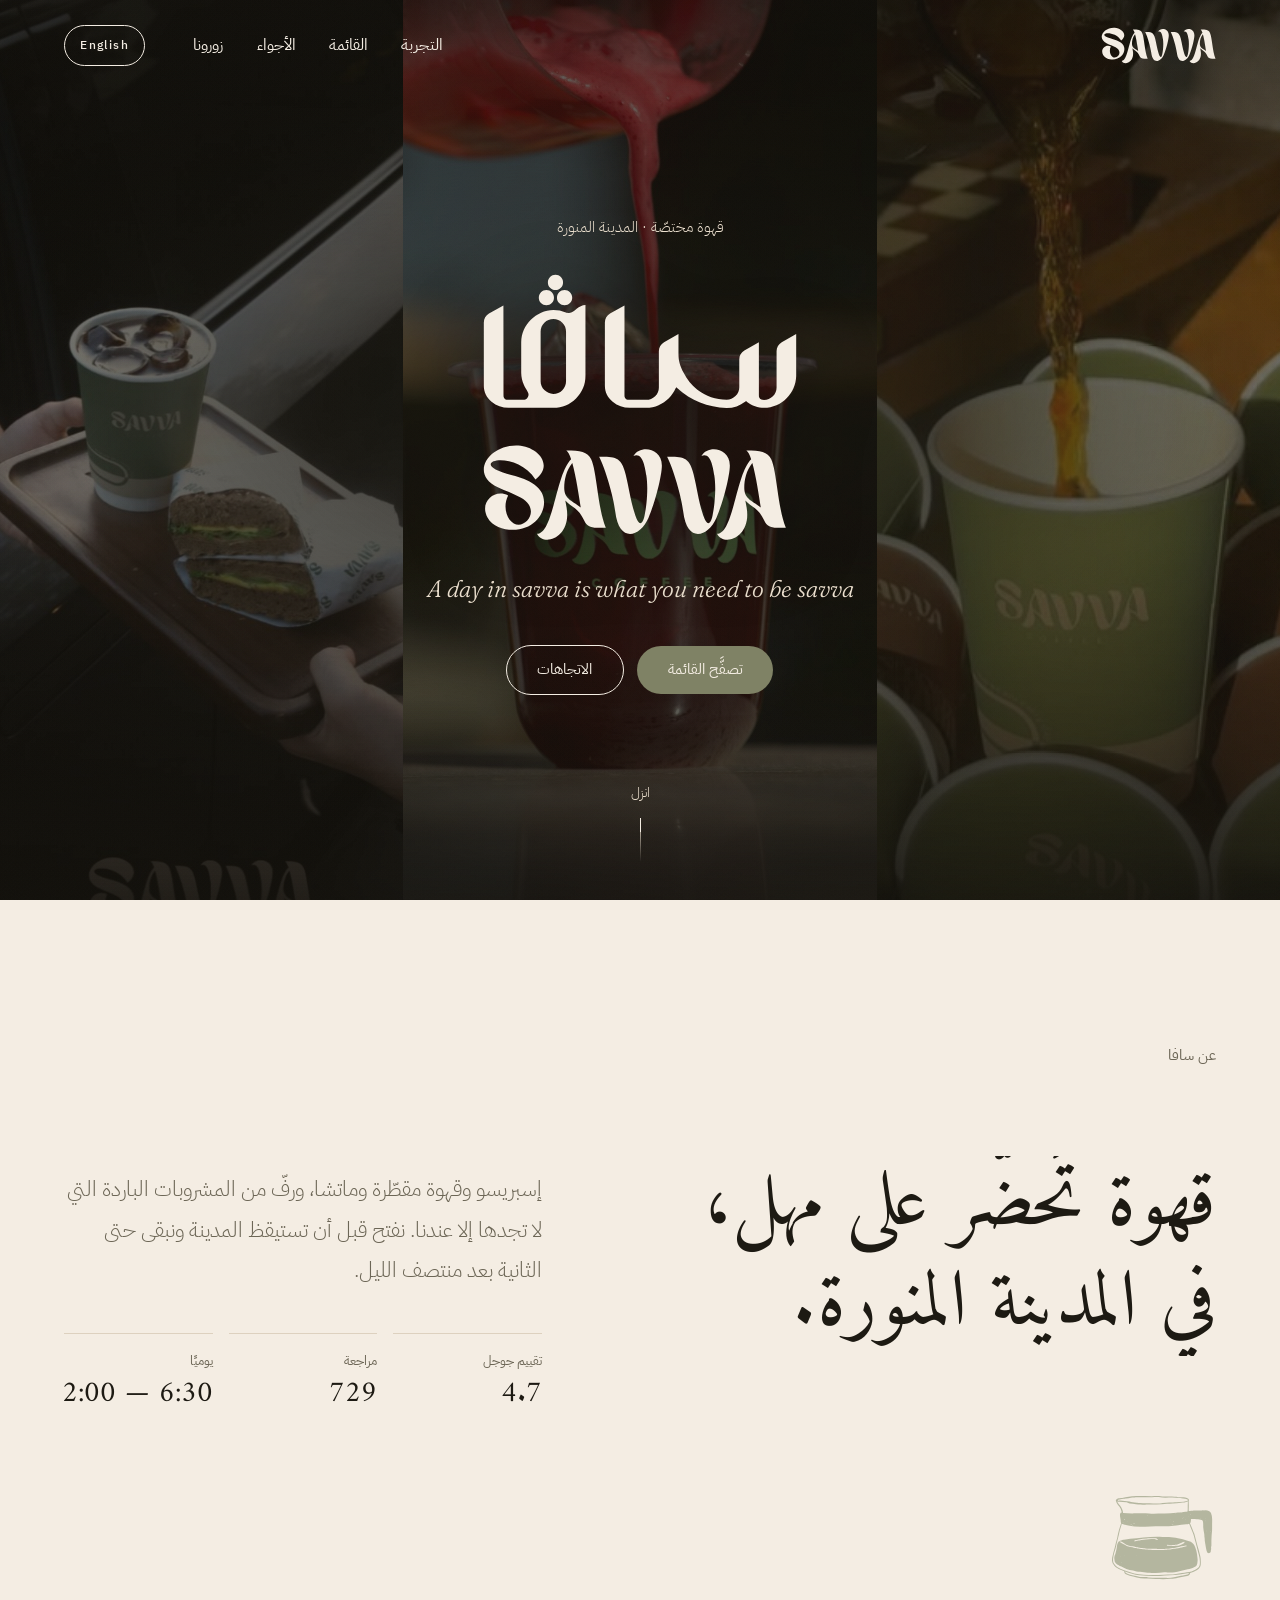
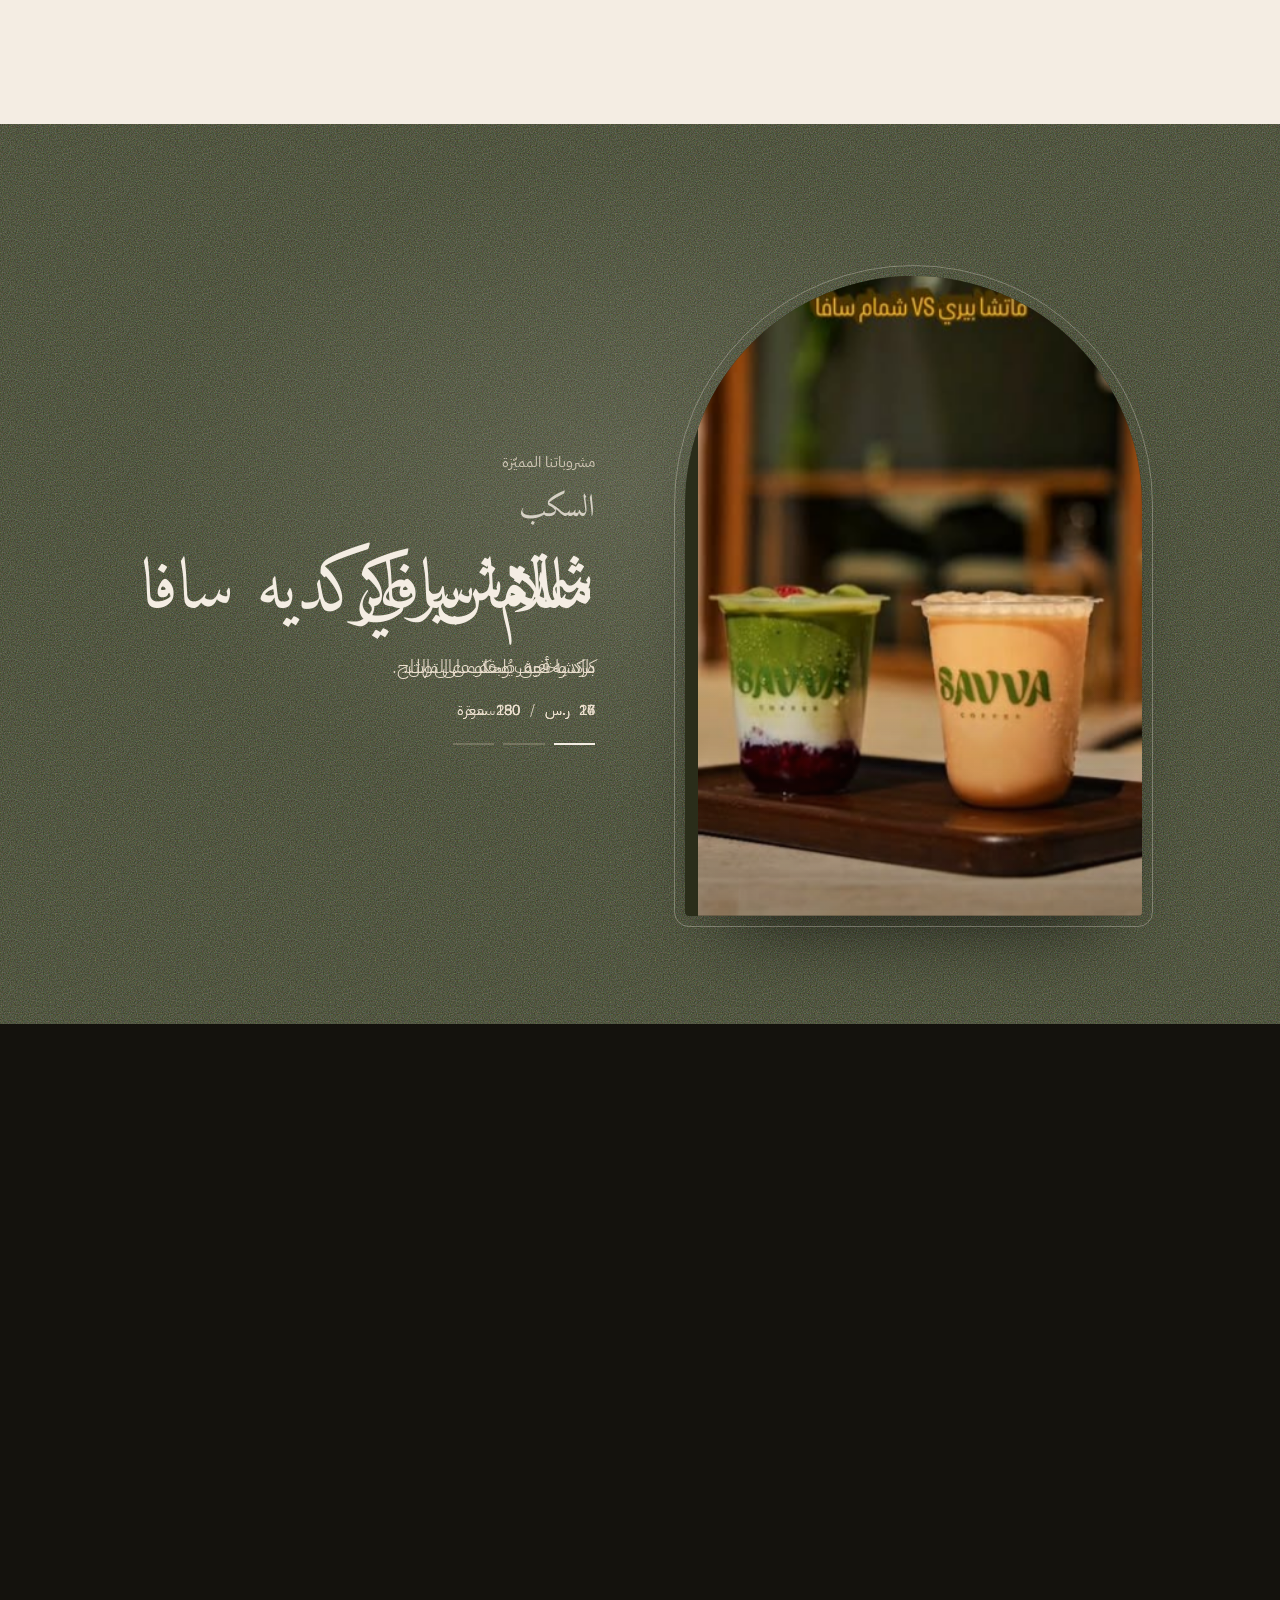
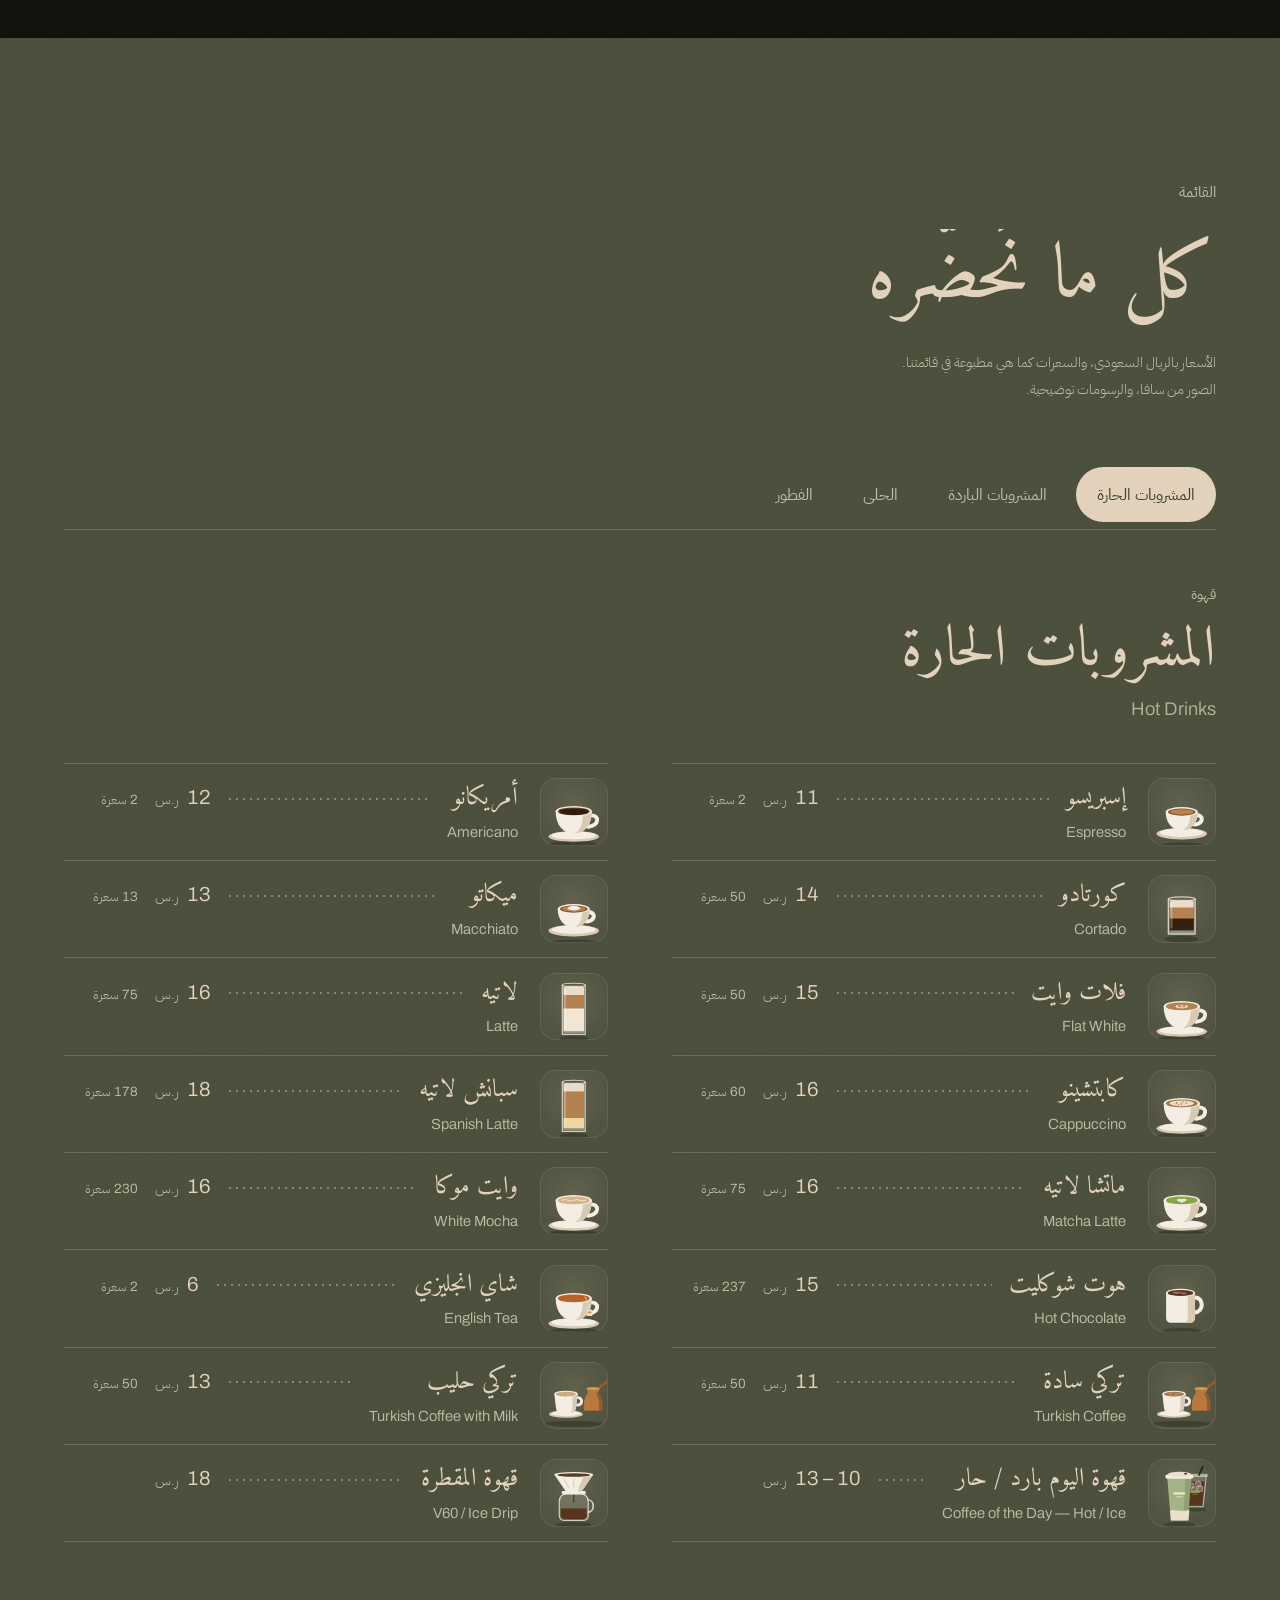
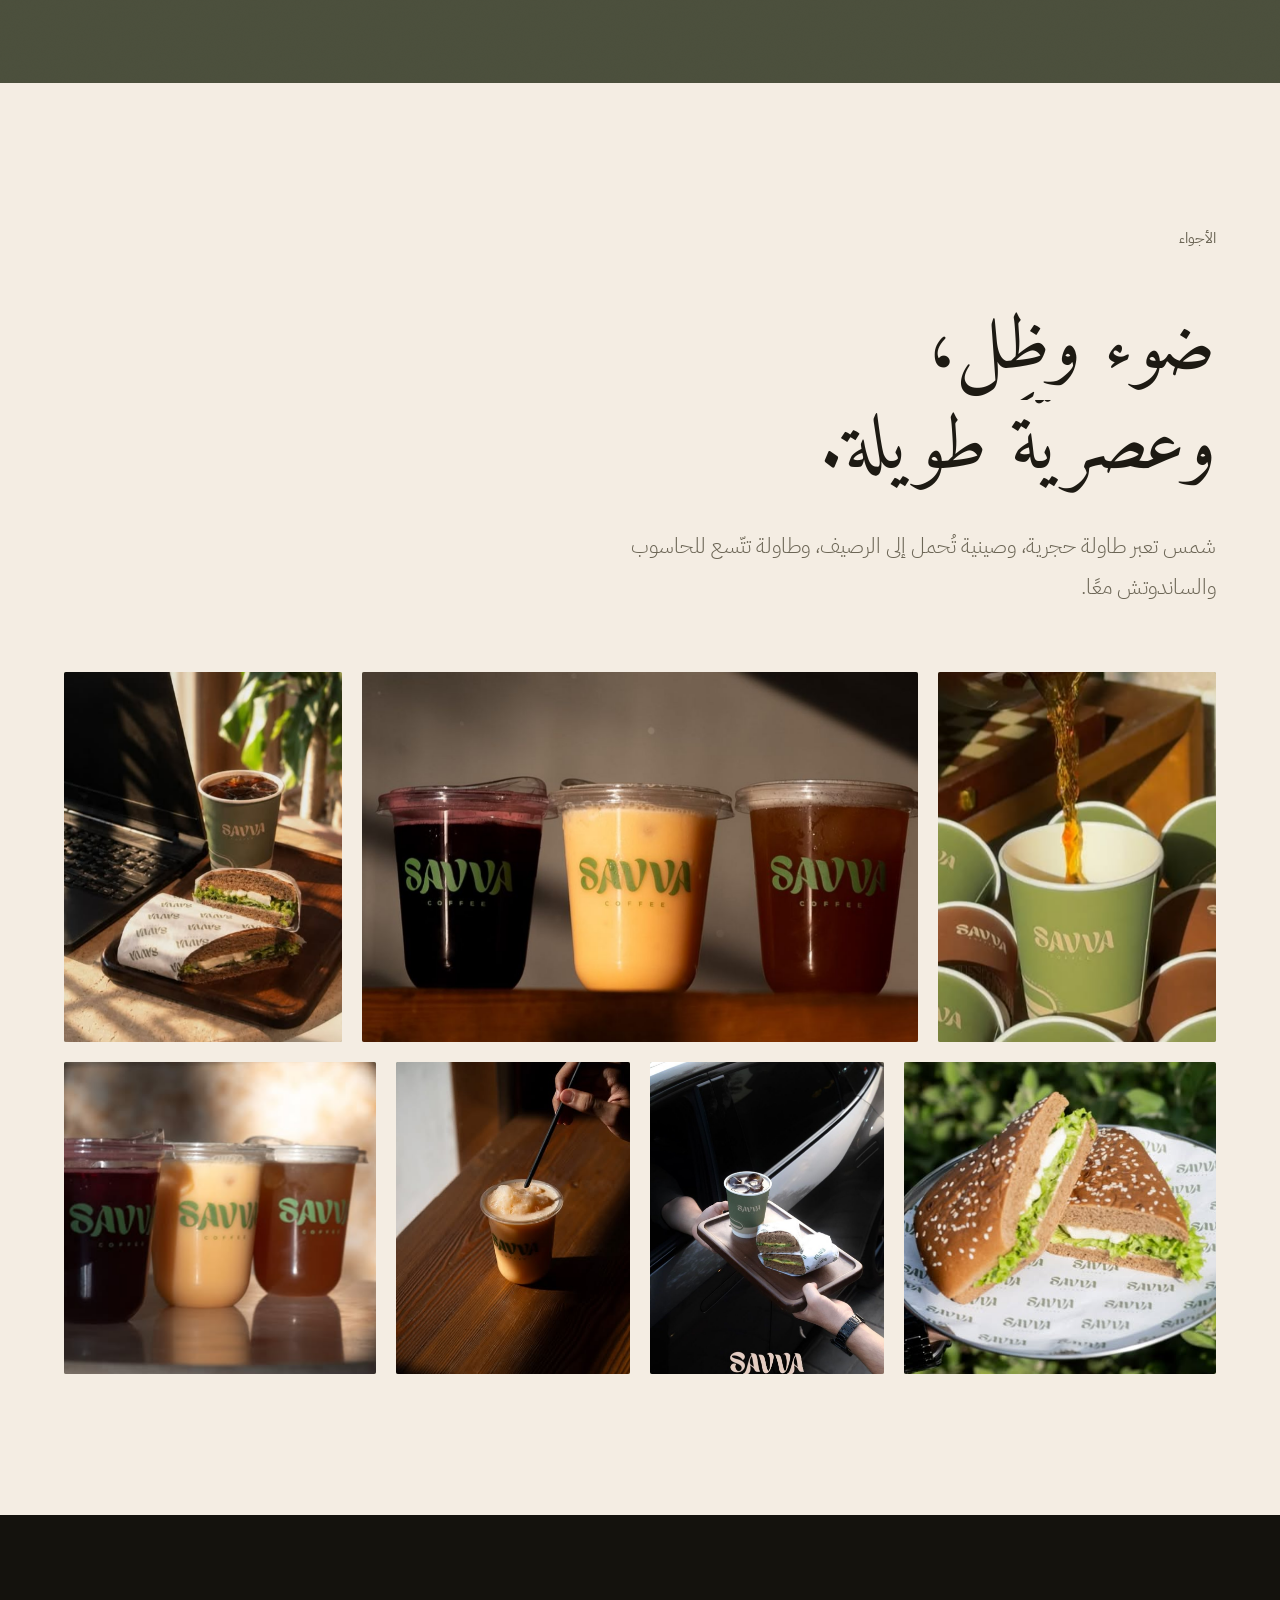
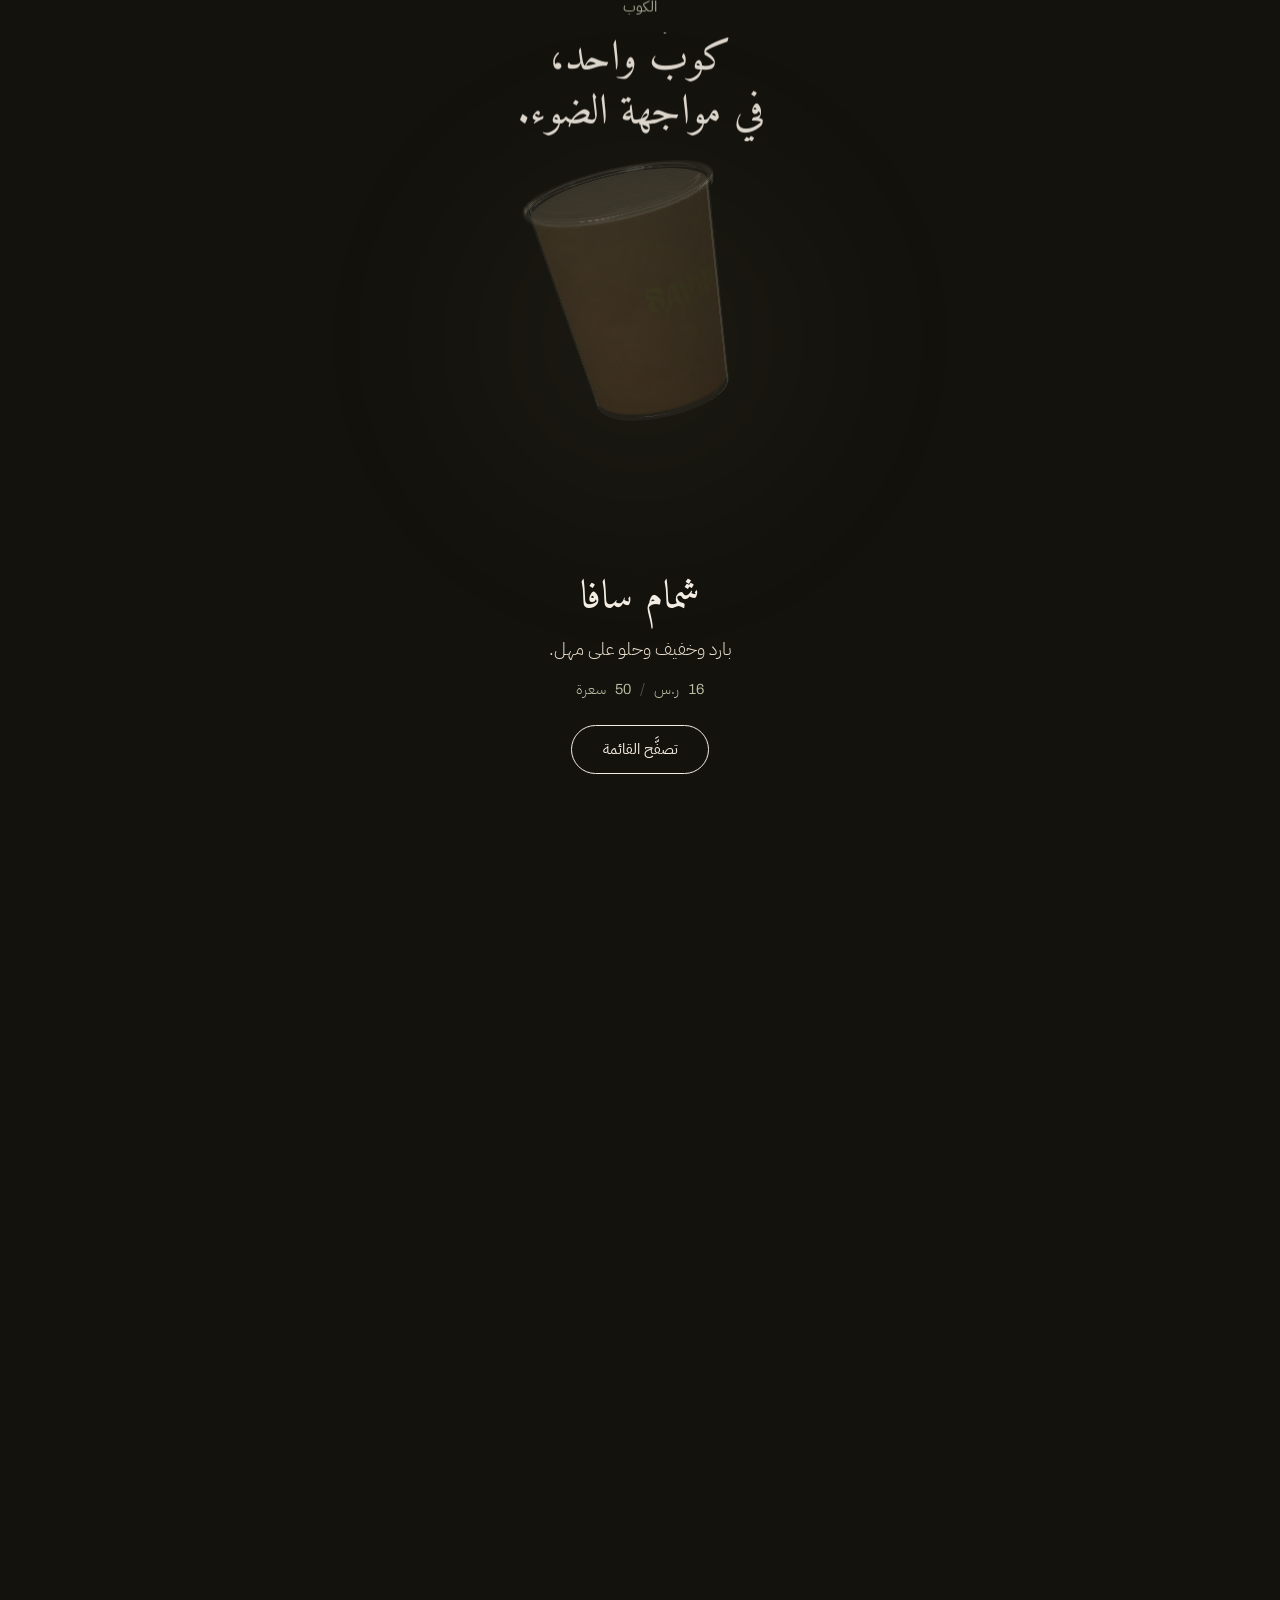
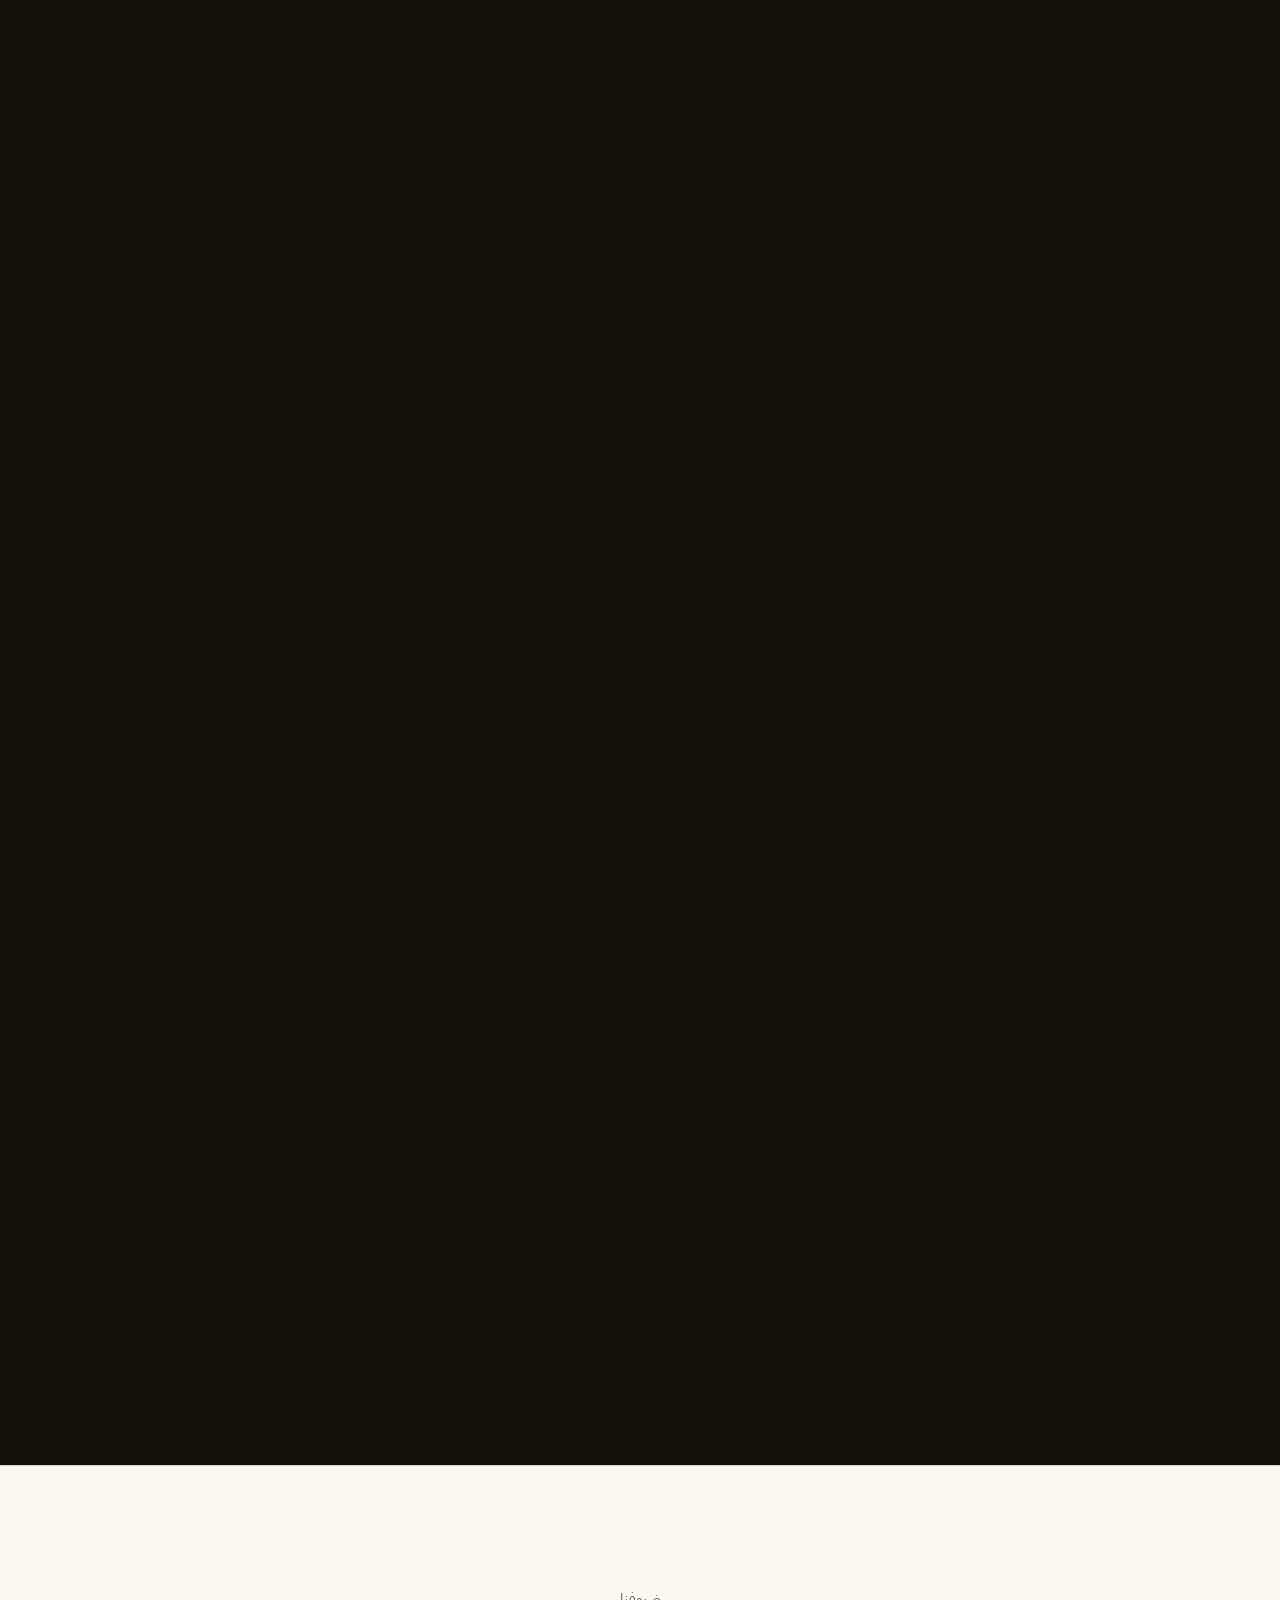
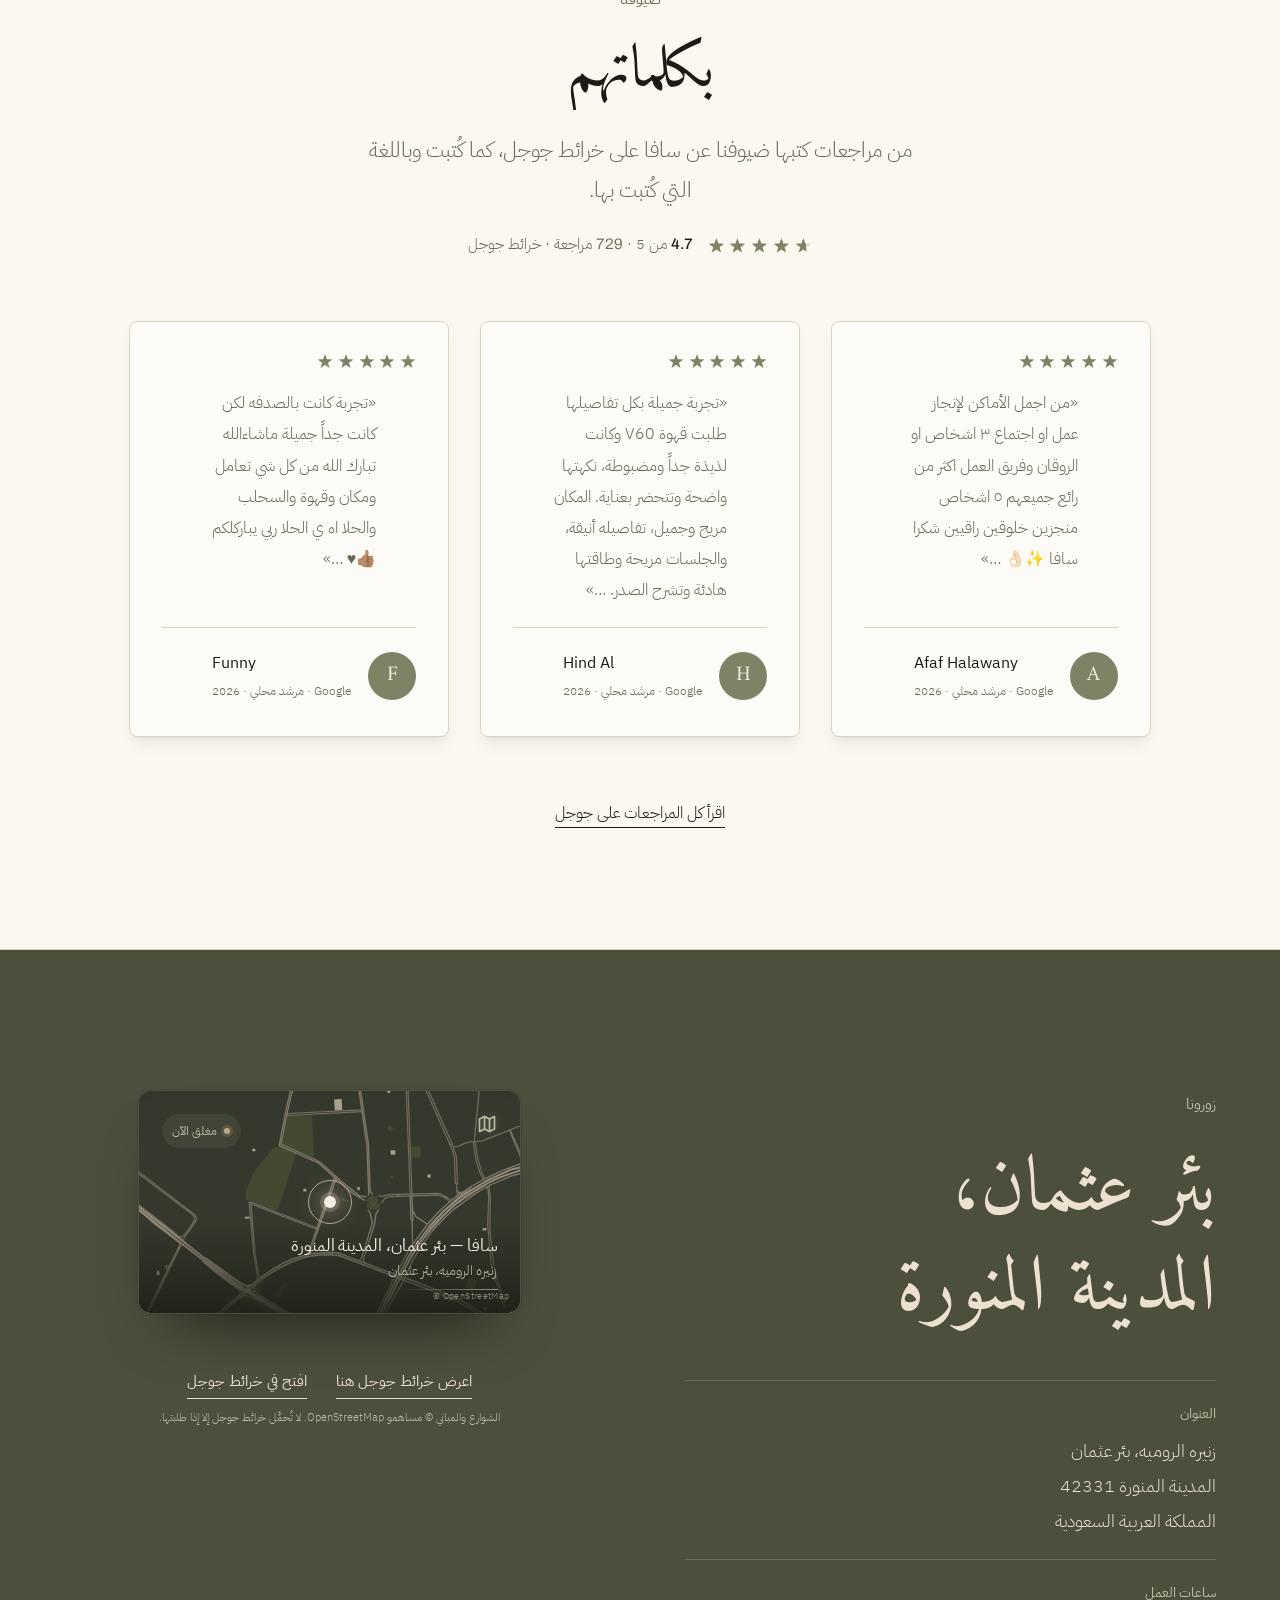
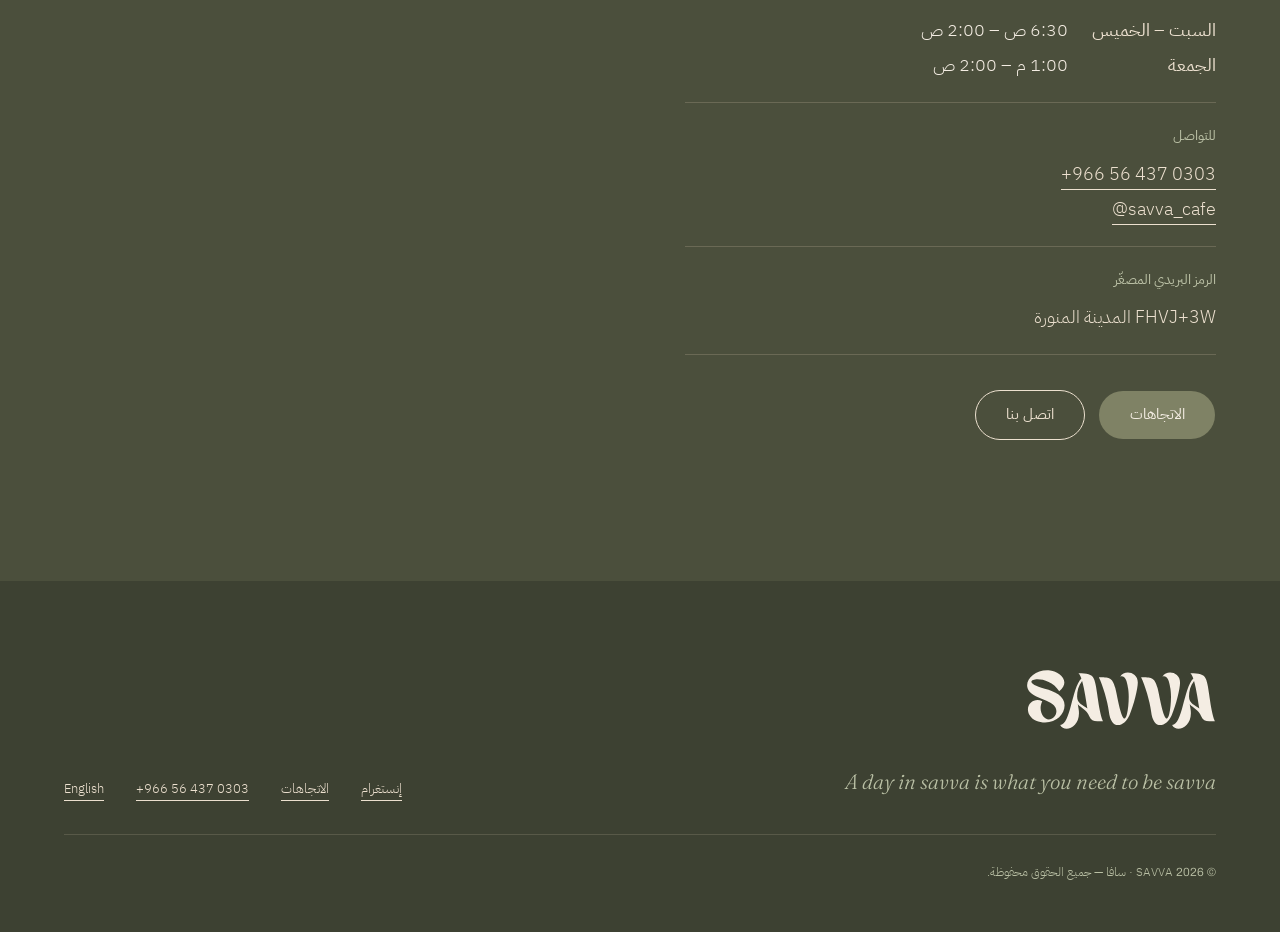
==== commit 29d54869: "Point canonical URLs at savva-coffee-madinah.netlify.app Co-Authored-By: Claude Opus 5 <noreply@anth" ====
--- a/ar/index.html
+++ b/ar/index.html
@@ -5,10 +5,10 @@
 <meta name="viewport" content="width=device-width, initial-scale=1, viewport-fit=cover">
 <title>سافا — قهوة مختصّة في المدينة المنورة</title>
 <meta name="description" content="سافا بيت قهوة مختصّة في المدينة المنورة. إسبريسو وقهوة مقطّرة وماتشا ومشروبات باردة خاصة بنا، من السادسة والنصف صباحًا حتى الثانية بعد منتصف الليل.">
-<link rel="canonical" href="https://savvacoffee.sa/ar/">
-<link rel="alternate" hreflang="ar" href="https://savvacoffee.sa/ar/">
-<link rel="alternate" hreflang="en" href="https://savvacoffee.sa/">
-<link rel="alternate" hreflang="x-default" href="https://savvacoffee.sa/">
+<link rel="canonical" href="https://savva-coffee-madinah.netlify.app/ar/">
+<link rel="alternate" hreflang="ar" href="https://savva-coffee-madinah.netlify.app/ar/">
+<link rel="alternate" hreflang="en" href="https://savva-coffee-madinah.netlify.app/">
+<link rel="alternate" hreflang="x-default" href="https://savva-coffee-madinah.netlify.app/">
 <meta name="theme-color" content="#7F8265">
 <meta property="og:type" content="website">
 <meta property="og:site_name" content="SAVVA">
@@ -16,8 +16,8 @@
 <meta property="og:locale:alternate" content="en_US">
 <meta property="og:title" content="سافا — قهوة مختصّة في المدينة المنورة">
 <meta property="og:description" content="سافا بيت قهوة مختصّة في المدينة المنورة. إسبريسو وقهوة مقطّرة وماتشا ومشروبات باردة خاصة بنا، من السادسة والنصف صباحًا حتى الثانية بعد منتصف الليل.">
-<meta property="og:url" content="https://savvacoffee.sa/ar/">
-<meta property="og:image" content="https://savvacoffee.sa/assets/img/three-cups-shadow.jpg">
+<meta property="og:url" content="https://savva-coffee-madinah.netlify.app/ar/">
+<meta property="og:image" content="https://savva-coffee-madinah.netlify.app/assets/img/three-cups-shadow.jpg">
 <meta name="twitter:card" content="summary_large_image">
 <link rel="icon" href="../assets/img/favicon.svg" type="image/svg+xml">
 <link rel="apple-touch-icon" href="../assets/img/savva-mark-tile.jpg">
@@ -27,7 +27,7 @@
 <link rel="stylesheet" href="https://fonts.googleapis.com/css2?family=Amiri:wght@400;700&family=Archivo:wght@300..600&family=Fraunces:ital,wght@1,300&family=IBM+Plex+Sans+Arabic:wght@200..600&display=swap">
 <link rel="stylesheet" href="../assets/css/savva.css">
 <script>document.documentElement.classList.remove('no-js');document.documentElement.classList.add('js')</script>
-<script type="application/ld+json">{"@context":"https://schema.org","@type":"CafeOrCoffeeShop","name":"سافا","alternateName":"SAVVA","description":"سافا بيت قهوة مختصّة في المدينة المنورة. إسبريسو وقهوة مقطّرة وماتشا ومشروبات باردة خاصة بنا، من السادسة والنصف صباحًا حتى الثانية بعد منتصف الليل.","url":"https://savvacoffee.sa/ar/","image":"https://savvacoffee.sa/assets/img/three-cups-shadow.jpg","telephone":"+966 56 437 0303","servesCuisine":"Coffee","priceRange":"SAR 6–27","sameAs":["https://www.instagram.com/savva_cafe/"],"address":{"@type":"PostalAddress","streetAddress":"زنيره الروميه، بئر عثمان","addressLocality":"المدينة المنورة","postalCode":"42331","addressCountry":"SA"},"geo":{"@type":"GeoCoordinates","latitude":24.4926931,"longitude":39.5823565},"hasMap":"https://maps.app.goo.gl/geB2uSVz2UD7soM46","openingHoursSpecification":[{"@type":"OpeningHoursSpecification","dayOfWeek":["Saturday","Sunday","Monday","Tuesday","Wednesday","Thursday"],"opens":"06:30","closes":"02:00"},{"@type":"OpeningHoursSpecification","dayOfWeek":["Friday"],"opens":"13:00","closes":"02:00"}],"hasMenu":{"@type":"Menu","hasMenuSection":[{"@type":"MenuSection","name":"المشروبات الحارة","hasMenuItem":[{"@type":"MenuItem","name":"إسبريسو","offers":{"@type":"Offer","price":11,"priceCurrency":"SAR"}},{"@type":"MenuItem","name":"أمريكانو","offers":{"@type":"Offer","price":12,"priceCurrency":"SAR"}},{"@type":"MenuItem","name":"كورتادو","offers":{"@type":"Offer","price":14,"priceCurrency":"SAR"}},{"@type":"MenuItem","name":"ميكاتو","offers":{"@type":"Offer","price":13,"priceCurrency":"SAR"}},{"@type":"MenuItem","name":"فلات وايت","offers":{"@type":"Offer","price":15,"priceCurrency":"SAR"}},{"@type":"MenuItem","name":"لاتيه","offers":{"@type":"Offer","price":16,"priceCurrency":"SAR"}},{"@type":"MenuItem","name":"كابتشينو","offers":{"@type":"Offer","price":16,"priceCurrency":"SAR"}},{"@type":"MenuItem","name":"سبانش لاتيه","offers":{"@type":"Offer","price":18,"priceCurrency":"SAR"}},{"@type":"MenuItem","name":"ماتشا لاتيه","offers":{"@type":"Offer","price":16,"priceCurrency":"SAR"}},{"@type":"MenuItem","name":"وايت موكا","offers":{"@type":"Offer","price":16,"priceCurrency":"SAR"}},{"@type":"MenuItem","name":"هوت شوكليت","offers":{"@type":"Offer","price":15,"priceCurrency":"SAR"}},{"@type":"MenuItem","name":"شاي انجليزي","offers":{"@type":"Offer","price":6,"priceCurrency":"SAR"}},{"@type":"MenuItem","name":"تركي سادة","offers":{"@type":"Offer","price":11,"priceCurrency":"SAR"}},{"@type":"MenuItem","name":"تركي حليب","offers":{"@type":"Offer","price":13,"priceCurrency":"SAR"}},{"@type":"MenuItem","name":"قهوة اليوم بارد / حار","offers":{"@type":"Offer","priceCurrency":"SAR","priceSpecification":{"@type":"PriceSpecification","minPrice":10,"maxPrice":13,"priceCurrency":"SAR"}}},{"@type":"MenuItem","name":"قهوة المقطرة","offers":{"@type":"Offer","price":18,"priceCurrency":"SAR"}}]},{"@type":"MenuSection","name":"المشروبات الباردة","hasMenuItem":[{"@type":"MenuItem","name":"ايس أمركانو","offers":{"@type":"Offer","price":15,"priceCurrency":"SAR"}},{"@type":"MenuItem","name":"ألفريدو","offers":{"@type":"Offer","price":14,"priceCurrency":"SAR"}},{"@type":"MenuItem","name":"ايس لاتيه","offers":{"@type":"Offer","price":17,"priceCurrency":"SAR"}},{"@type":"MenuItem","name":"ايس سبانيش لاتيه","offers":{"@type":"Offer","price":19,"priceCurrency":"SAR"}},{"@type":"MenuItem","name":"ايس ماتشا لاتيه","offers":{"@type":"Offer","price":17,"priceCurrency":"SAR"}},{"@type":"MenuItem","name":"ايس ماتشا سبانيش لاتيه","offers":{"@type":"Offer","price":19,"priceCurrency":"SAR"}},{"@type":"MenuItem","name":"سافا ماتشا","offers":{"@type":"Offer","price":22,"priceCurrency":"SAR"}},{"@type":"MenuItem","name":"ماتشا بيري","offers":{"@type":"Offer","price":24,"priceCurrency":"SAR"}},{"@type":"MenuItem","name":"ايس تي سافا","offers":{"@type":"Offer","price":17,"priceCurrency":"SAR"}},{"@type":"MenuItem","name":"ايس كركديه سافا","offers":{"@type":"Offer","price":17,"priceCurrency":"SAR"}},{"@type":"MenuItem","name":"سلاش كركديه سافا","offers":{"@type":"Offer","price":17,"priceCurrency":"SAR"}},{"@type":"MenuItem","name":"ايس شيكن","offers":{"@type":"Offer","price":20,"priceCurrency":"SAR"}},{"@type":"MenuItem","name":"ايس وايت موكا","offers":{"@type":"Offer","price":19,"priceCurrency":"SAR"}},{"@type":"MenuItem","name":"ايس شوكلت","offers":{"@type":"Offer","price":17,"priceCurrency":"SAR"}},{"@type":"MenuItem","name":"شمام سافا","offers":{"@type":"Offer","price":16,"priceCurrency":"SAR"}}]},{"@type":"MenuSection","name":"الحلى","hasMenuItem":[{"@type":"MenuItem","name":"مديني كوكيز","offers":{"@type":"Offer","price":12,"priceCurrency":"SAR"}},{"@type":"MenuItem","name":"دانيش سينابون","offers":{"@type":"Offer","price":19,"priceCurrency":"SAR"}},{"@type":"MenuItem","name":"ماربل كيك","offers":{"@type":"Offer","price":11,"priceCurrency":"SAR"}},{"@type":"MenuItem","name":"كرانشي شوكلت","offers":{"@type":"Offer","price":8,"priceCurrency":"SAR"}},{"@type":"MenuItem","name":"تشيز كيك بلوبيري","offers":{"@type":"Offer","price":27,"priceCurrency":"SAR"}},{"@type":"MenuItem","name":"كيكة البيكان","offers":{"@type":"Offer","price":21,"priceCurrency":"SAR"}},{"@type":"MenuItem","name":"كيكة شوكلت","offers":{"@type":"Offer","price":18,"priceCurrency":"SAR"}}]},{"@type":"MenuSection","name":"الفطور","hasMenuItem":[{"@type":"MenuItem","name":"ساندوتش تركي","offers":{"@type":"Offer","price":19,"priceCurrency":"SAR"}},{"@type":"MenuItem","name":"ساندوتش حلوم","offers":{"@type":"Offer","price":18,"priceCurrency":"SAR"}}]}]}}</script>
+<script type="application/ld+json">{"@context":"https://schema.org","@type":"CafeOrCoffeeShop","name":"سافا","alternateName":"SAVVA","description":"سافا بيت قهوة مختصّة في المدينة المنورة. إسبريسو وقهوة مقطّرة وماتشا ومشروبات باردة خاصة بنا، من السادسة والنصف صباحًا حتى الثانية بعد منتصف الليل.","url":"https://savva-coffee-madinah.netlify.app/ar/","image":"https://savva-coffee-madinah.netlify.app/assets/img/three-cups-shadow.jpg","telephone":"+966 56 437 0303","servesCuisine":"Coffee","priceRange":"SAR 6–27","sameAs":["https://www.instagram.com/savva_cafe/"],"address":{"@type":"PostalAddress","streetAddress":"زنيره الروميه، بئر عثمان","addressLocality":"المدينة المنورة","postalCode":"42331","addressCountry":"SA"},"geo":{"@type":"GeoCoordinates","latitude":24.4926931,"longitude":39.5823565},"hasMap":"https://maps.app.goo.gl/geB2uSVz2UD7soM46","openingHoursSpecification":[{"@type":"OpeningHoursSpecification","dayOfWeek":["Saturday","Sunday","Monday","Tuesday","Wednesday","Thursday"],"opens":"06:30","closes":"02:00"},{"@type":"OpeningHoursSpecification","dayOfWeek":["Friday"],"opens":"13:00","closes":"02:00"}],"hasMenu":{"@type":"Menu","hasMenuSection":[{"@type":"MenuSection","name":"المشروبات الحارة","hasMenuItem":[{"@type":"MenuItem","name":"إسبريسو","offers":{"@type":"Offer","price":11,"priceCurrency":"SAR"}},{"@type":"MenuItem","name":"أمريكانو","offers":{"@type":"Offer","price":12,"priceCurrency":"SAR"}},{"@type":"MenuItem","name":"كورتادو","offers":{"@type":"Offer","price":14,"priceCurrency":"SAR"}},{"@type":"MenuItem","name":"ميكاتو","offers":{"@type":"Offer","price":13,"priceCurrency":"SAR"}},{"@type":"MenuItem","name":"فلات وايت","offers":{"@type":"Offer","price":15,"priceCurrency":"SAR"}},{"@type":"MenuItem","name":"لاتيه","offers":{"@type":"Offer","price":16,"priceCurrency":"SAR"}},{"@type":"MenuItem","name":"كابتشينو","offers":{"@type":"Offer","price":16,"priceCurrency":"SAR"}},{"@type":"MenuItem","name":"سبانش لاتيه","offers":{"@type":"Offer","price":18,"priceCurrency":"SAR"}},{"@type":"MenuItem","name":"ماتشا لاتيه","offers":{"@type":"Offer","price":16,"priceCurrency":"SAR"}},{"@type":"MenuItem","name":"وايت موكا","offers":{"@type":"Offer","price":16,"priceCurrency":"SAR"}},{"@type":"MenuItem","name":"هوت شوكليت","offers":{"@type":"Offer","price":15,"priceCurrency":"SAR"}},{"@type":"MenuItem","name":"شاي انجليزي","offers":{"@type":"Offer","price":6,"priceCurrency":"SAR"}},{"@type":"MenuItem","name":"تركي سادة","offers":{"@type":"Offer","price":11,"priceCurrency":"SAR"}},{"@type":"MenuItem","name":"تركي حليب","offers":{"@type":"Offer","price":13,"priceCurrency":"SAR"}},{"@type":"MenuItem","name":"قهوة اليوم بارد / حار","offers":{"@type":"Offer","priceCurrency":"SAR","priceSpecification":{"@type":"PriceSpecification","minPrice":10,"maxPrice":13,"priceCurrency":"SAR"}}},{"@type":"MenuItem","name":"قهوة المقطرة","offers":{"@type":"Offer","price":18,"priceCurrency":"SAR"}}]},{"@type":"MenuSection","name":"المشروبات الباردة","hasMenuItem":[{"@type":"MenuItem","name":"ايس أمركانو","offers":{"@type":"Offer","price":15,"priceCurrency":"SAR"}},{"@type":"MenuItem","name":"ألفريدو","offers":{"@type":"Offer","price":14,"priceCurrency":"SAR"}},{"@type":"MenuItem","name":"ايس لاتيه","offers":{"@type":"Offer","price":17,"priceCurrency":"SAR"}},{"@type":"MenuItem","name":"ايس سبانيش لاتيه","offers":{"@type":"Offer","price":19,"priceCurrency":"SAR"}},{"@type":"MenuItem","name":"ايس ماتشا لاتيه","offers":{"@type":"Offer","price":17,"priceCurrency":"SAR"}},{"@type":"MenuItem","name":"ايس ماتشا سبانيش لاتيه","offers":{"@type":"Offer","price":19,"priceCurrency":"SAR"}},{"@type":"MenuItem","name":"سافا ماتشا","offers":{"@type":"Offer","price":22,"priceCurrency":"SAR"}},{"@type":"MenuItem","name":"ماتشا بيري","offers":{"@type":"Offer","price":24,"priceCurrency":"SAR"}},{"@type":"MenuItem","name":"ايس تي سافا","offers":{"@type":"Offer","price":17,"priceCurrency":"SAR"}},{"@type":"MenuItem","name":"ايس كركديه سافا","offers":{"@type":"Offer","price":17,"priceCurrency":"SAR"}},{"@type":"MenuItem","name":"سلاش كركديه سافا","offers":{"@type":"Offer","price":17,"priceCurrency":"SAR"}},{"@type":"MenuItem","name":"ايس شيكن","offers":{"@type":"Offer","price":20,"priceCurrency":"SAR"}},{"@type":"MenuItem","name":"ايس وايت موكا","offers":{"@type":"Offer","price":19,"priceCurrency":"SAR"}},{"@type":"MenuItem","name":"ايس شوكلت","offers":{"@type":"Offer","price":17,"priceCurrency":"SAR"}},{"@type":"MenuItem","name":"شمام سافا","offers":{"@type":"Offer","price":16,"priceCurrency":"SAR"}}]},{"@type":"MenuSection","name":"الحلى","hasMenuItem":[{"@type":"MenuItem","name":"مديني كوكيز","offers":{"@type":"Offer","price":12,"priceCurrency":"SAR"}},{"@type":"MenuItem","name":"دانيش سينابون","offers":{"@type":"Offer","price":19,"priceCurrency":"SAR"}},{"@type":"MenuItem","name":"ماربل كيك","offers":{"@type":"Offer","price":11,"priceCurrency":"SAR"}},{"@type":"MenuItem","name":"كرانشي شوكلت","offers":{"@type":"Offer","price":8,"priceCurrency":"SAR"}},{"@type":"MenuItem","name":"تشيز كيك بلوبيري","offers":{"@type":"Offer","price":27,"priceCurrency":"SAR"}},{"@type":"MenuItem","name":"كيكة البيكان","offers":{"@type":"Offer","price":21,"priceCurrency":"SAR"}},{"@type":"MenuItem","name":"كيكة شوكلت","offers":{"@type":"Offer","price":18,"priceCurrency":"SAR"}}]},{"@type":"MenuSection","name":"الفطور","hasMenuItem":[{"@type":"MenuItem","name":"ساندوتش تركي","offers":{"@type":"Offer","price":19,"priceCurrency":"SAR"}},{"@type":"MenuItem","name":"ساندوتش حلوم","offers":{"@type":"Offer","price":18,"priceCurrency":"SAR"}}]}]}}</script>
 </head>
 <body>
 <a class="skip" href="#main">تخطَّ إلى المحتوى</a>
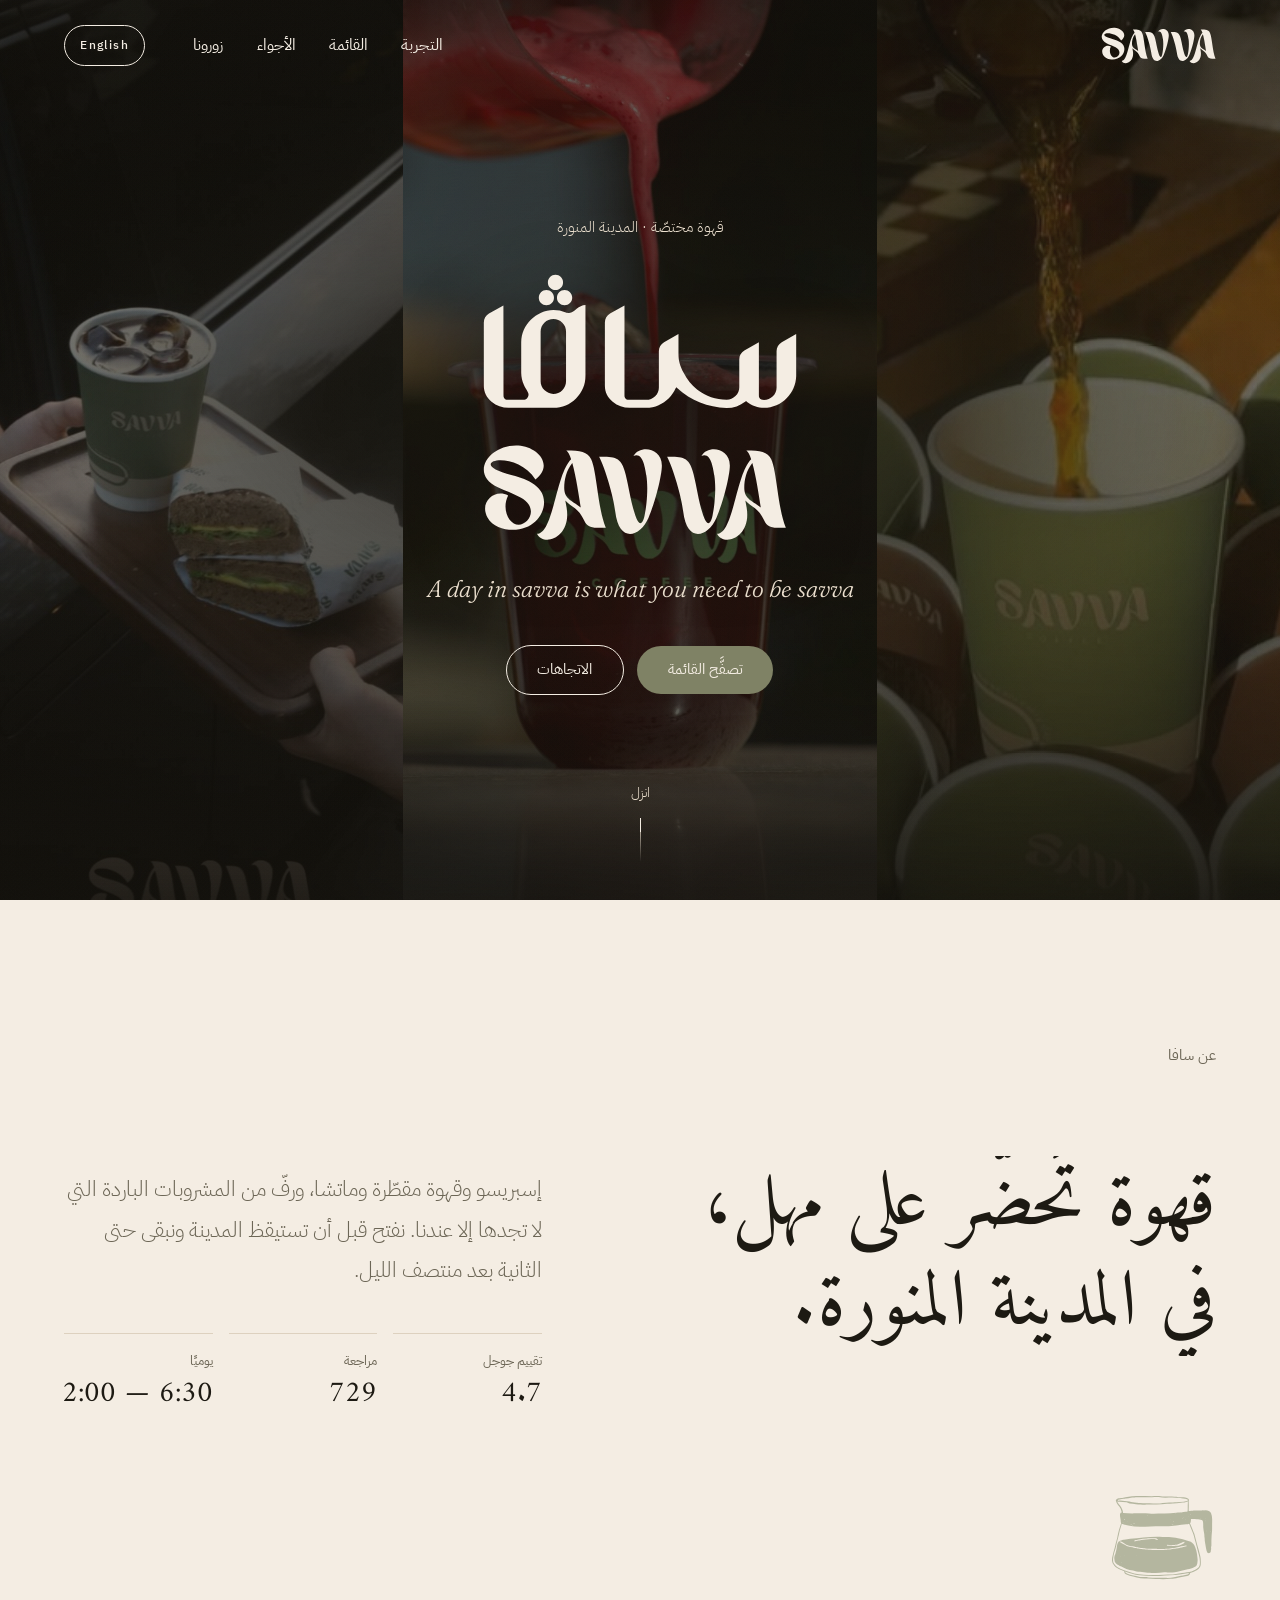
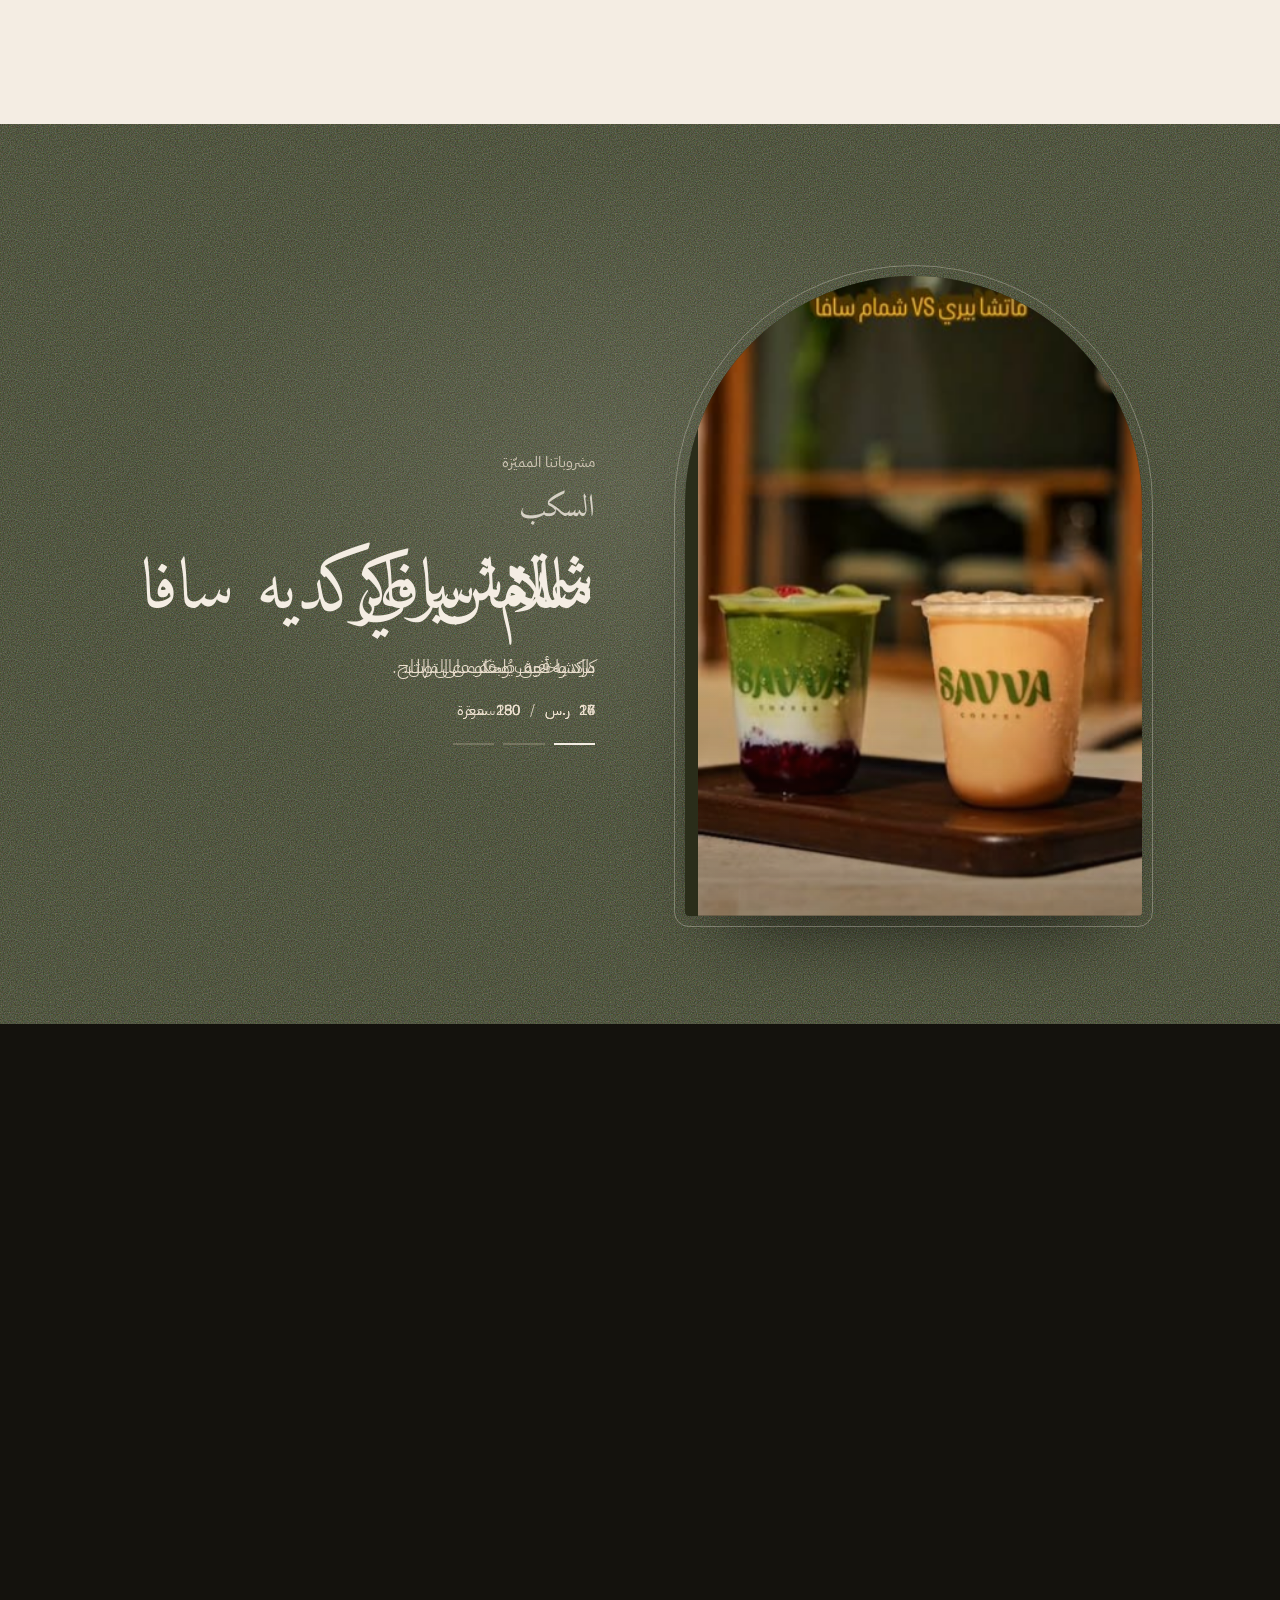
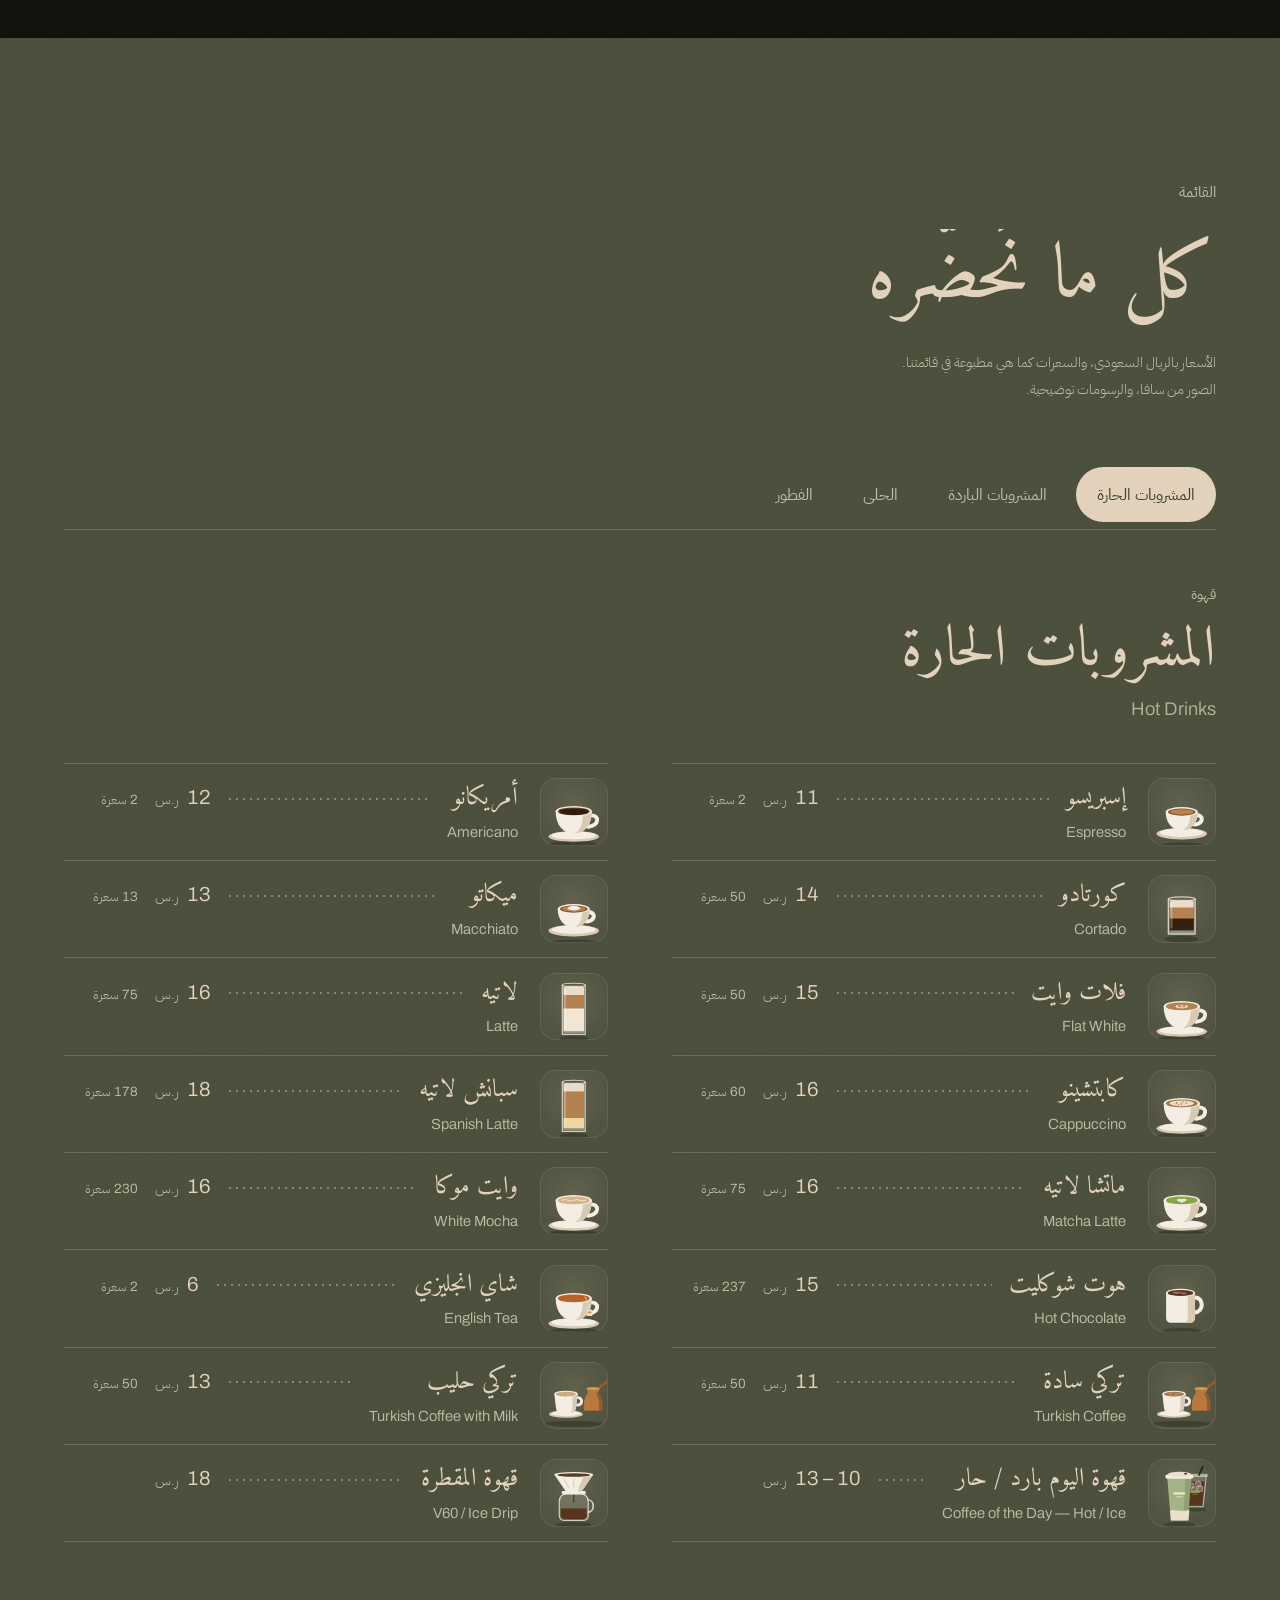
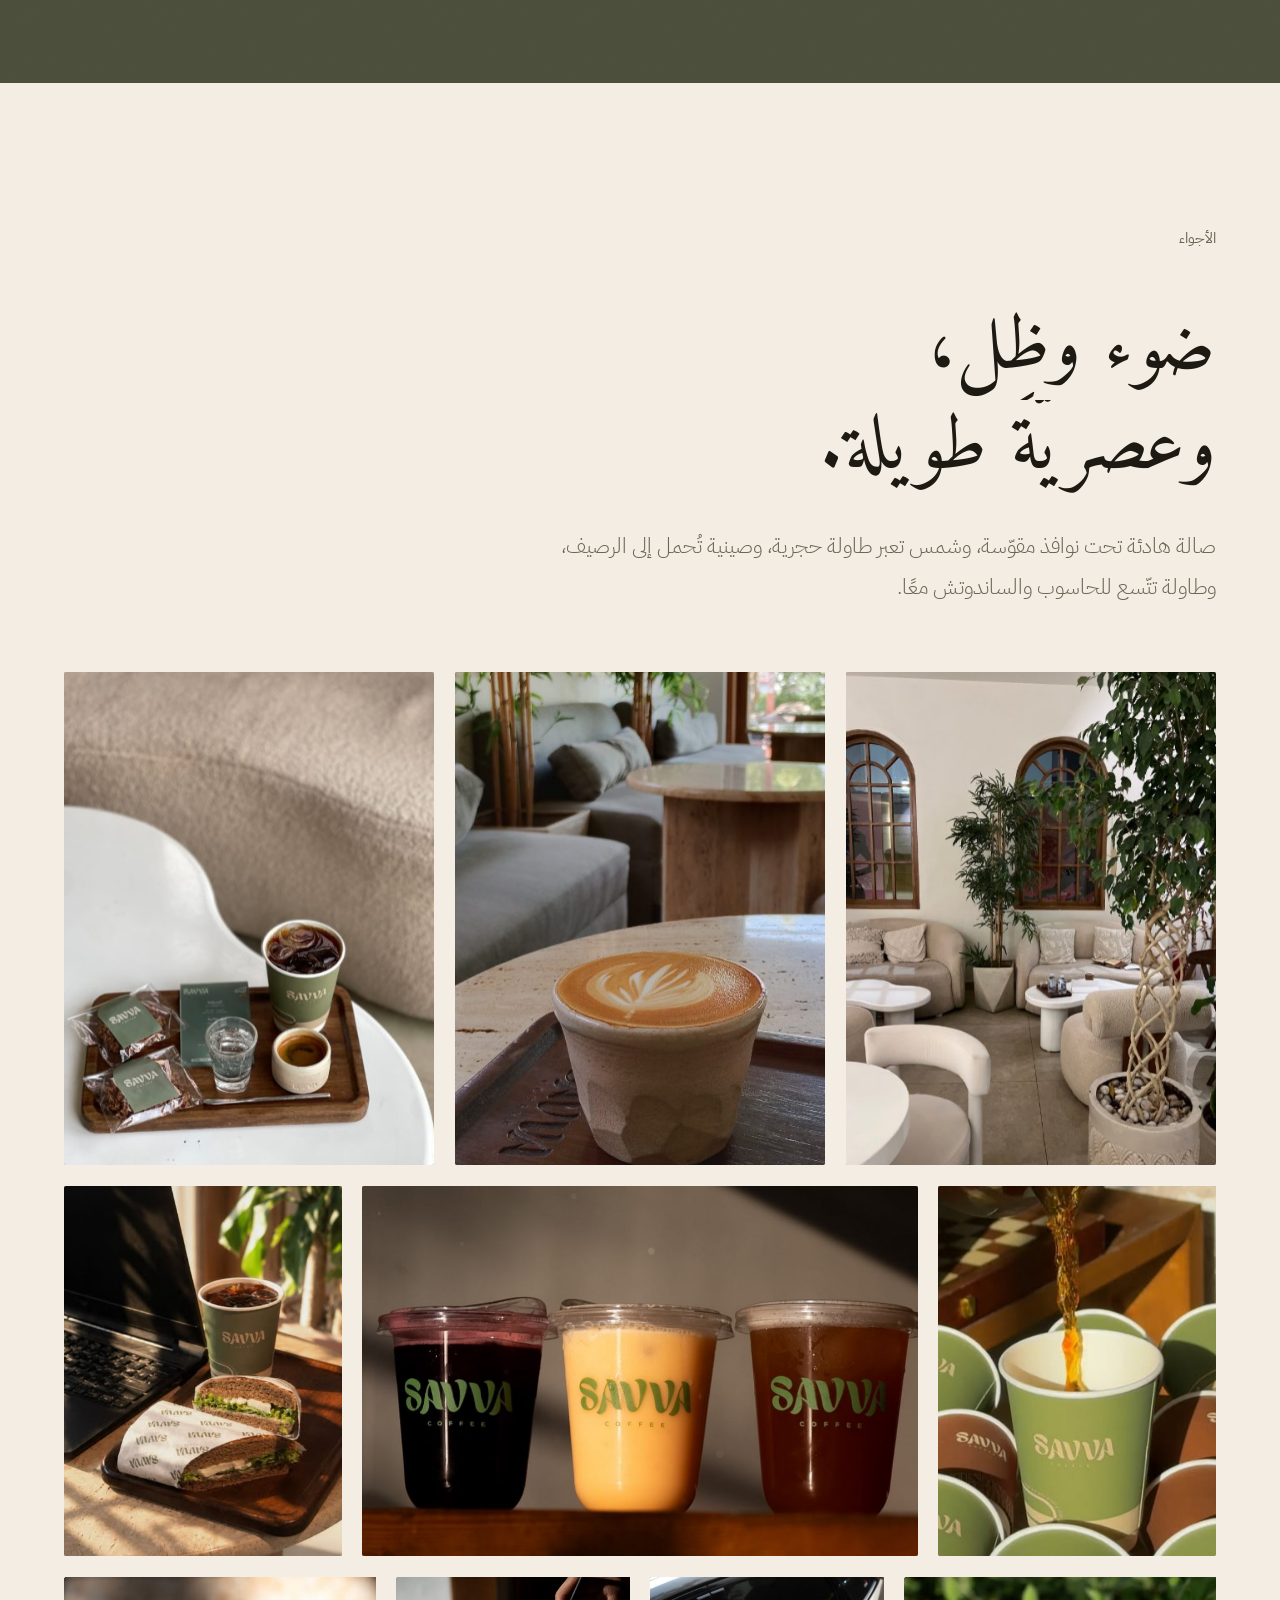
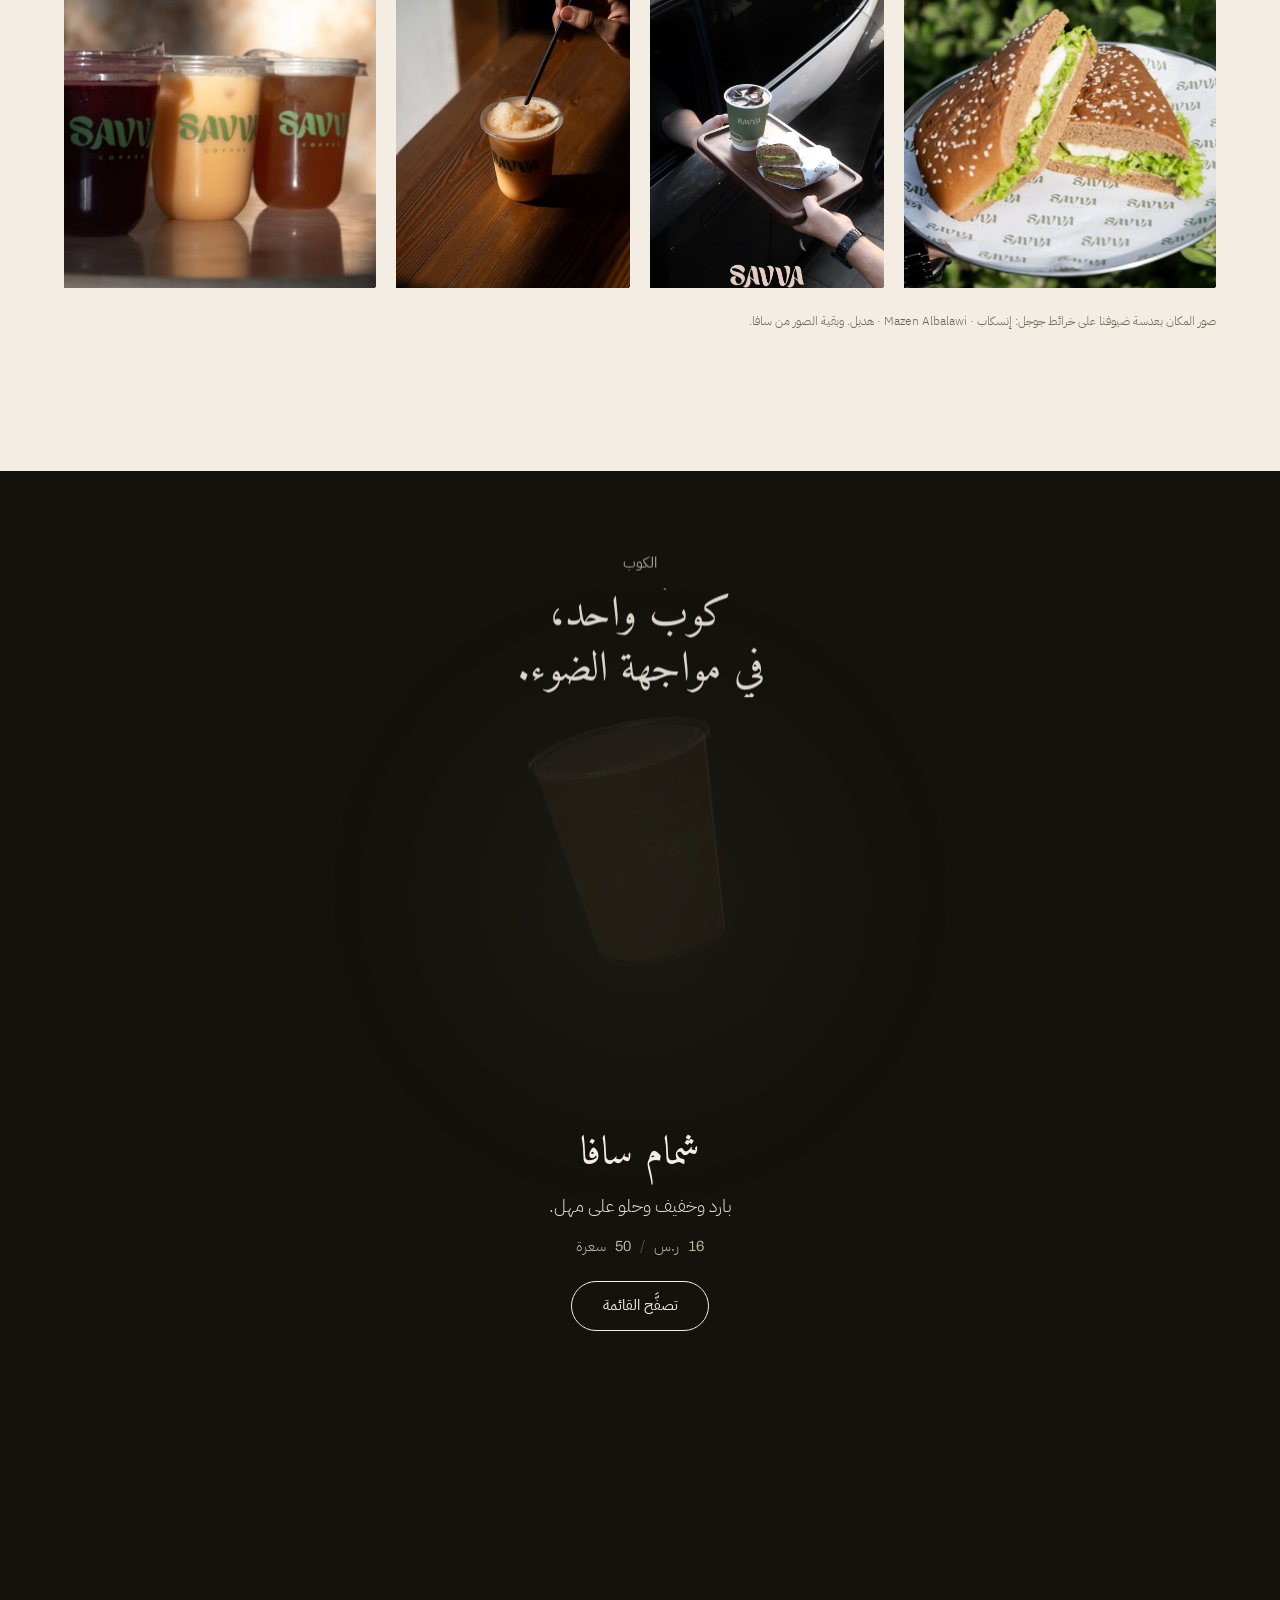
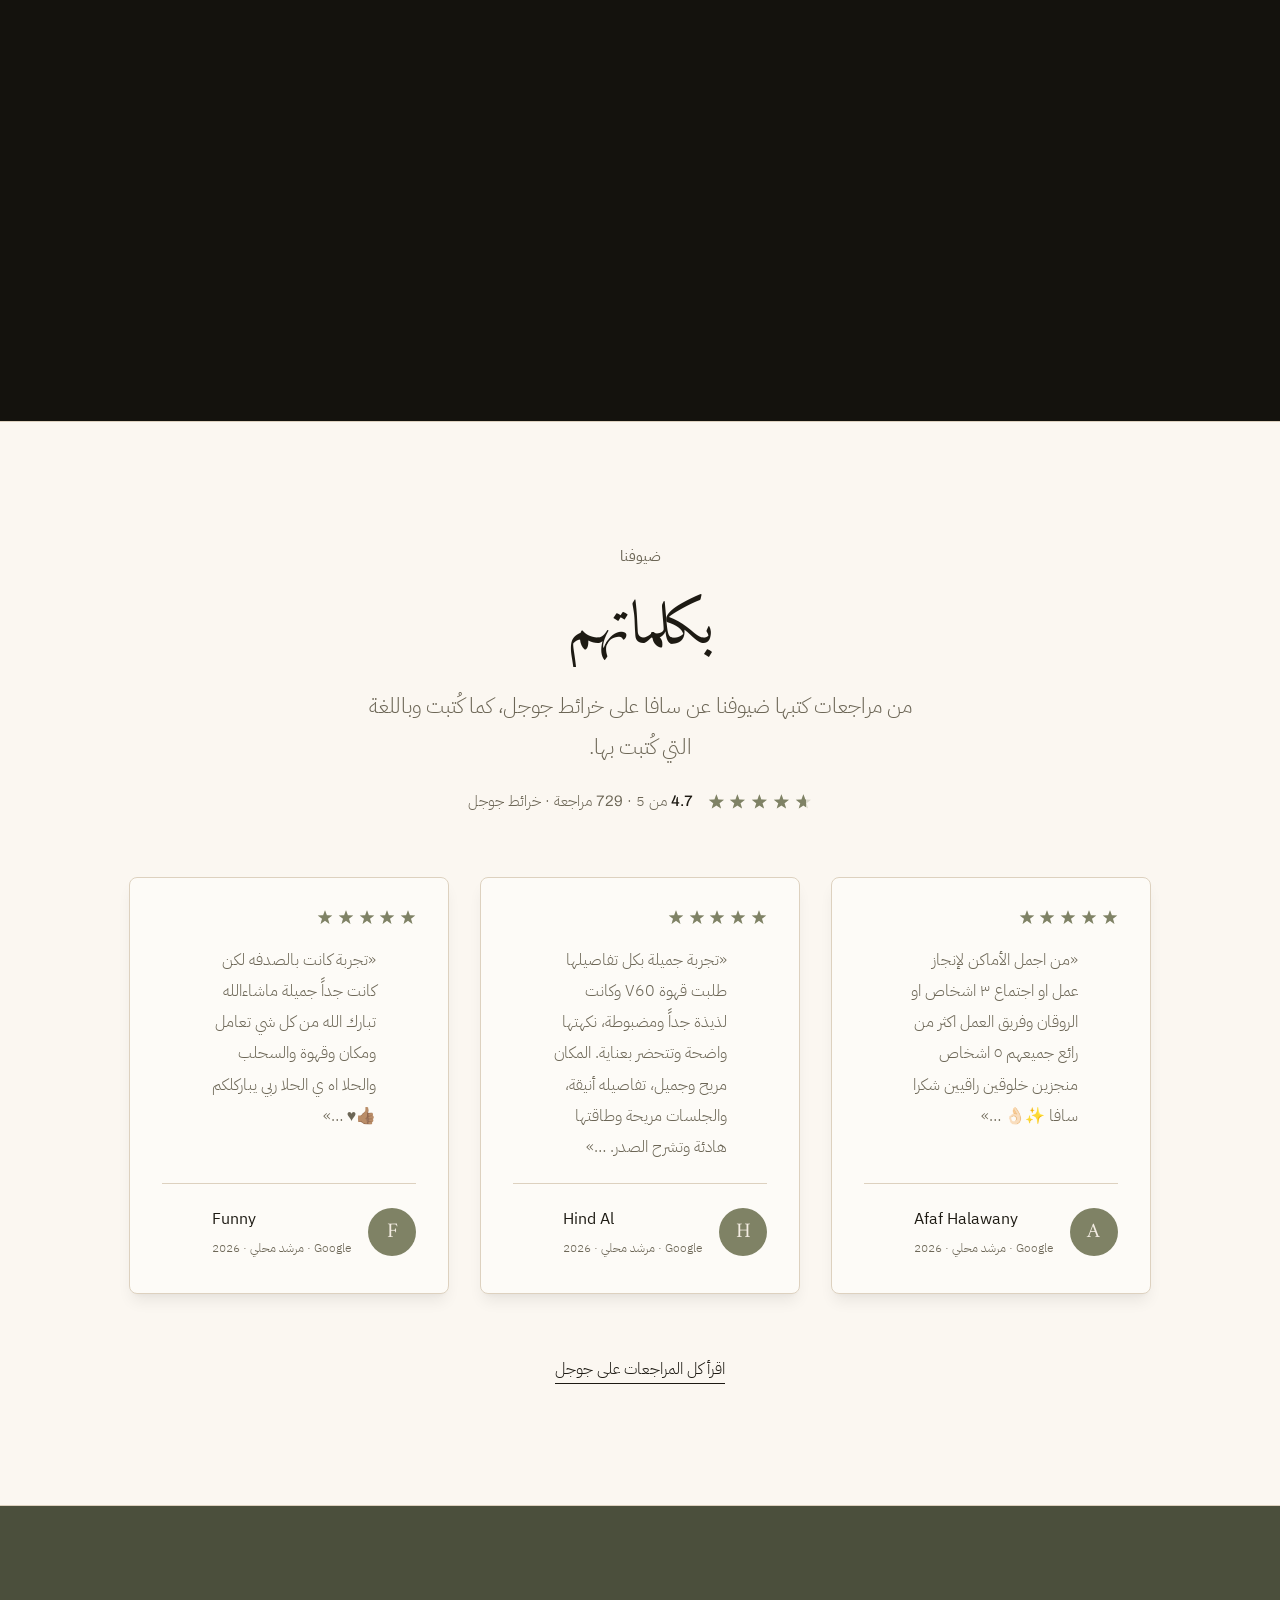
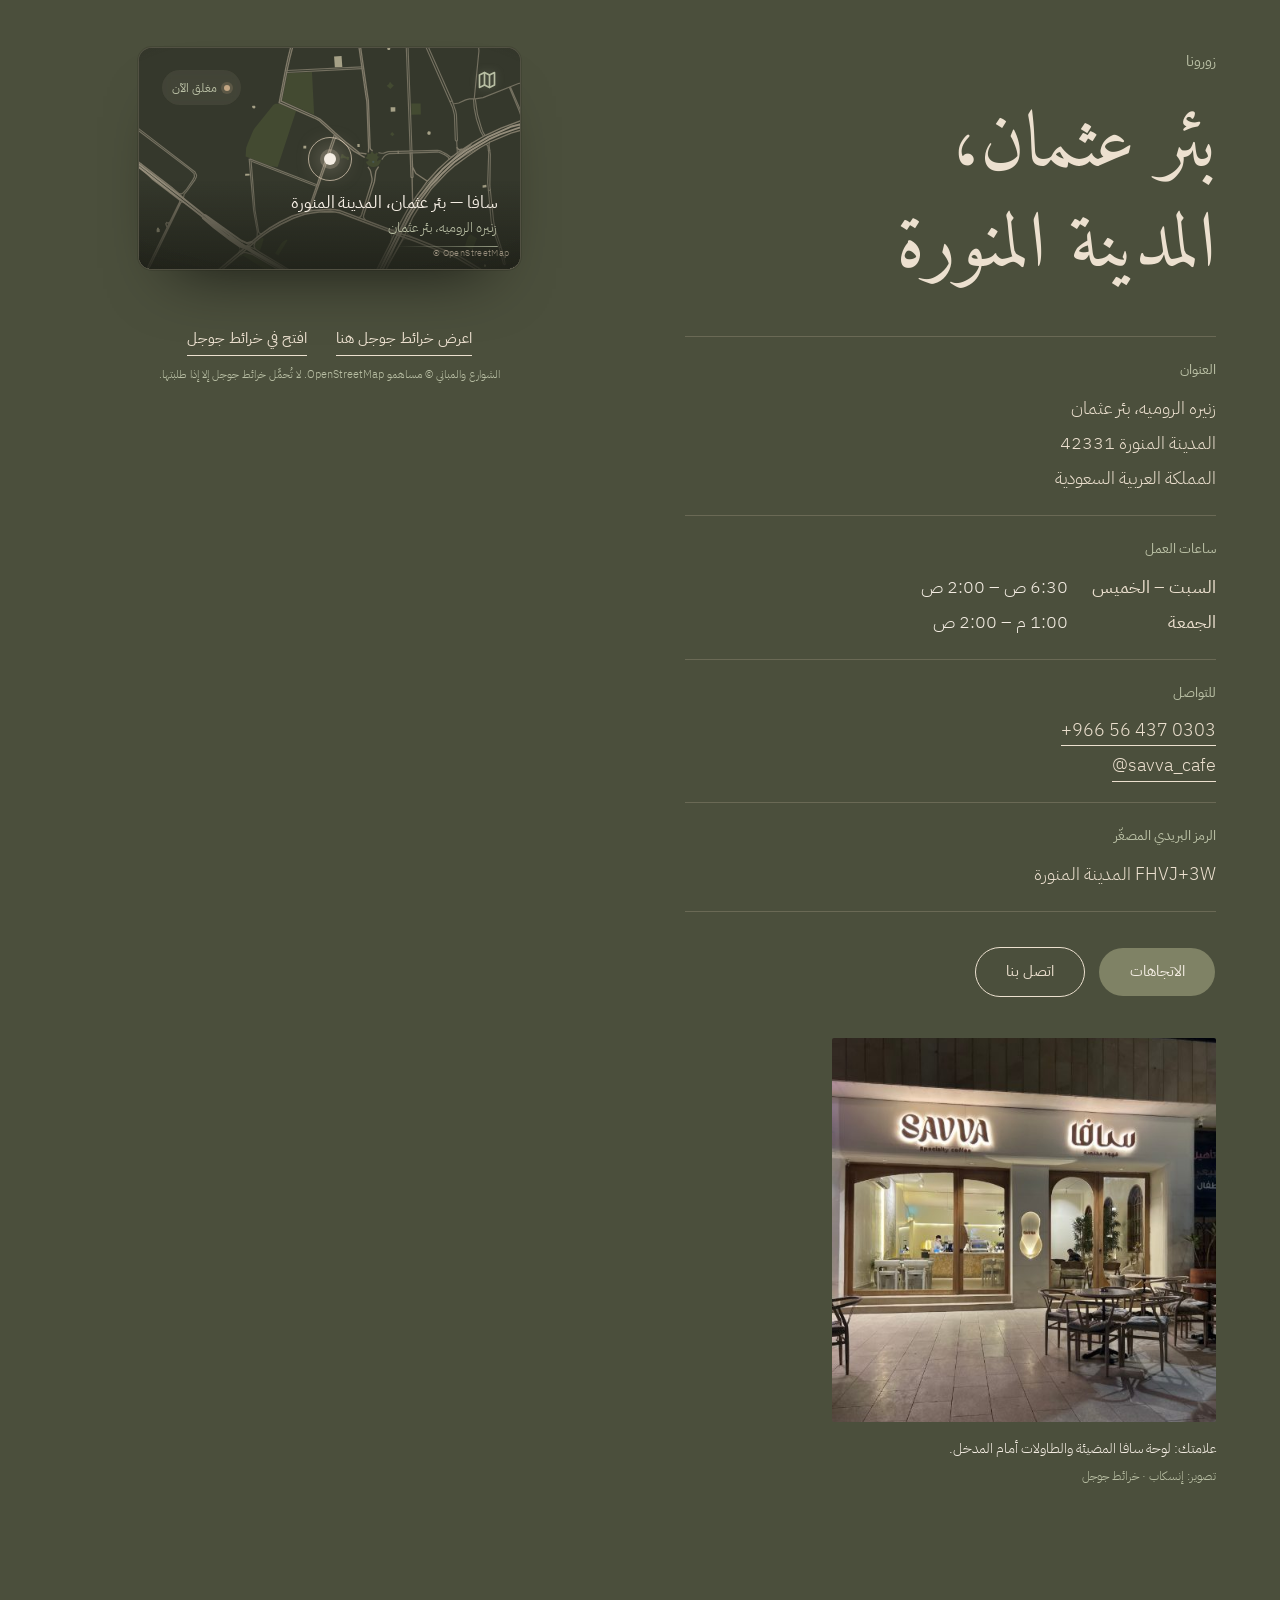
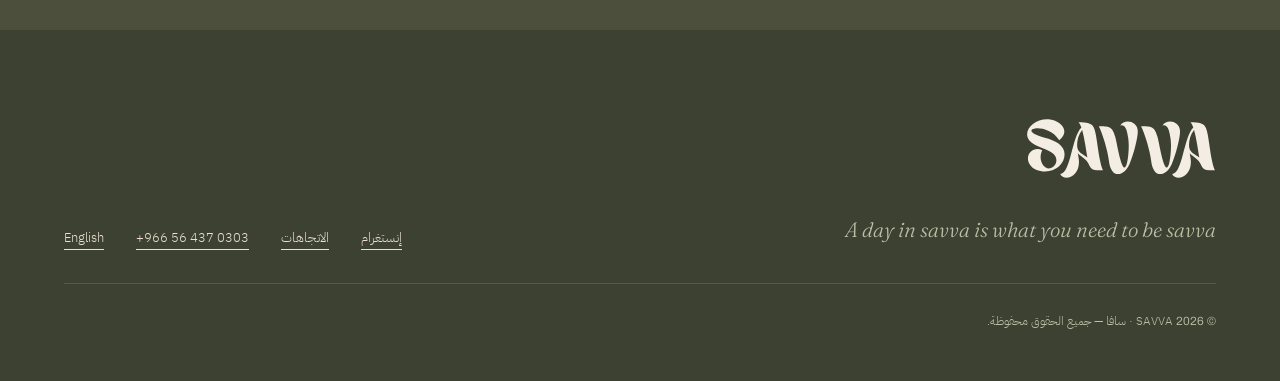
==== commit e57ab117: "Show the room: guests' Google Maps photos (credited), the front beside the address, SAVVA's Madini C" ====
--- a/ar/index.html
+++ b/ar/index.html
@@ -373,7 +373,7 @@
         </div>
         <ul class="rows">
           <li class="row">
-            <span class="row__art" aria-hidden="true"><svg viewBox="0 0 64 64" focusable="false"><use href="../assets/img/menu-art.svg#cookies"/></svg></span>
+            <span class="row__art row__art--photo" aria-hidden="true"><img src="../assets/img/madini-cookies.jpg" alt="" width="480" height="854" loading="lazy" decoding="async" style="--w:150.00%;--l:-25.00%;--t:-118.75%"></span>
             <span class="row__name">مديني كوكيز</span>
             <span class="row__alt"><bdi lang="en" dir="ltr">Madini Cookies</bdi></span>
             <span class="row__lead" aria-hidden="true"></span>
@@ -455,31 +455,40 @@
     <header class="atmos__head">
       <p class="kicker reveal">الأجواء</p>
       <h2 class="display atmos__h" id="atmos-h" data-lines><span class="line"><span class="line__in">ضوء وظِل،</span></span><span class="line"><span class="line__in">وعصريّة طويلة.</span></span></h2>
-      <p class="lede reveal">شمس تعبر طاولة حجرية، وصينية تُحمل إلى الرصيف، وطاولة تتّسع للحاسوب والساندوتش معًا.</p>
+      <p class="lede reveal">صالة هادئة تحت نوافذ مقوّسة، وشمس تعبر طاولة حجرية، وصينية تُحمل إلى الرصيف، وطاولة تتّسع للحاسوب والساندوتش معًا.</p>
     </header>
   </div>
   <div class="wrap">
     <div class="grid">
       <div class="grid__band">
         <figure class="tile tile--tall reveal" style="--d:0ms;--a:0.75">
-          <img src="../assets/img/coffee-pour-cups.jpg" alt="قهوة مقطّرة تُسكب في أكواب سافا تحت ضوء الصباح" loading="lazy" decoding="async" data-parallax="-0.05">
-        </figure><figure class="tile tile--wide reveal" style="--d:90ms;--a:1.5">
-          <img src="../assets/img/three-cups-shadow.jpg" srcset="../assets/img/three-cups-shadow.jpg 477w, ../assets/img/hd/three-cups-shadow.jpg 1080w" sizes="(min-width: 56rem) 50vw, 100vw" alt="ثلاثة مشروبات باردة من سافا في ظلّ العصر" loading="lazy" decoding="async" data-parallax="0.05">
+          <img src="../assets/img/room-lounge.jpg" srcset="../assets/img/room-lounge.jpg 480w, ../assets/img/hd/room-lounge.jpg 1080w" sizes="(min-width: 56rem) 30vw, 50vw" alt="الصالة: كنبات بلون الكريم ونباتات عالية ونافذتان مقوّستان" loading="lazy" decoding="async" data-parallax="-0.05">
+        </figure><figure class="tile tile--tall reveal" style="--d:90ms;--a:0.75">
+          <img src="../assets/img/room-latte.jpg" srcset="../assets/img/room-latte.jpg 480w, ../assets/img/hd/room-latte.jpg 1080w" sizes="(min-width: 56rem) 30vw, 50vw" alt="قهوة برسمة الحليب على صينية خشبية، وخلفها الكنبات والنباتات" loading="lazy" decoding="async" data-parallax="0.05">
         </figure><figure class="tile tile--tall reveal" style="--d:180ms;--a:0.75">
-          <img src="../assets/img/desk-morning.jpg" srcset="../assets/img/desk-morning.jpg 478w, ../assets/img/hd/desk-morning.jpg 1080w" sizes="(min-width: 56rem) 30vw, 50vw" alt="قهوة مثلجة وساندوتش بجانب حاسوب تحت أشعة الشمس" loading="lazy" decoding="async" data-parallax="-0.05">
+          <img src="../assets/img/room-tray.jpg" srcset="../assets/img/room-tray.jpg 480w, ../assets/img/hd/room-tray.jpg 1080w" sizes="(min-width: 56rem) 30vw, 50vw" alt="قهوة مثلجة وقهوة ساخنة صغيرة وماء على صينية مع عبوات سافا" loading="lazy" decoding="async" data-parallax="-0.05">
         </figure>
       </div><div class="grid__band">
-        <figure class="tile tile--square reveal" style="--d:270ms;--a:1">
-          <img src="../assets/img/halloumi-sandwich.jpg" srcset="../assets/img/halloumi-sandwich.jpg 512w, ../assets/img/hd/halloumi-sandwich.jpg 896w" sizes="(min-width: 56rem) 30vw, 50vw" alt="ساندوتش حلوم على ورق سافا" loading="lazy" decoding="async" data-parallax="0.05">
+        <figure class="tile tile--tall reveal" style="--d:270ms;--a:0.75">
+          <img src="../assets/img/coffee-pour-cups.jpg" alt="قهوة مقطّرة تُسكب في أكواب سافا تحت ضوء الصباح" loading="lazy" decoding="async" data-parallax="0.05">
+        </figure><figure class="tile tile--wide reveal" style="--d:0ms;--a:1.5">
+          <img src="../assets/img/three-cups-shadow.jpg" srcset="../assets/img/three-cups-shadow.jpg 477w, ../assets/img/hd/three-cups-shadow.jpg 1080w" sizes="(min-width: 56rem) 50vw, 100vw" alt="ثلاثة مشروبات باردة من سافا في ظلّ العصر" loading="lazy" decoding="async" data-parallax="-0.05">
+        </figure><figure class="tile tile--tall reveal" style="--d:90ms;--a:0.75">
+          <img src="../assets/img/desk-morning.jpg" srcset="../assets/img/desk-morning.jpg 478w, ../assets/img/hd/desk-morning.jpg 1080w" sizes="(min-width: 56rem) 30vw, 50vw" alt="قهوة مثلجة وساندوتش بجانب حاسوب تحت أشعة الشمس" loading="lazy" decoding="async" data-parallax="0.05">
+        </figure>
+      </div><div class="grid__band">
+        <figure class="tile tile--square reveal" style="--d:180ms;--a:1">
+          <img src="../assets/img/halloumi-sandwich.jpg" srcset="../assets/img/halloumi-sandwich.jpg 512w, ../assets/img/hd/halloumi-sandwich.jpg 896w" sizes="(min-width: 56rem) 30vw, 50vw" alt="ساندوتش حلوم على ورق سافا" loading="lazy" decoding="async" data-parallax="-0.05">
+        </figure><figure class="tile tile--tall reveal" style="--d:270ms;--a:0.75">
+          <img src="../assets/img/curbside-tray.jpg" srcset="../assets/img/curbside-tray.jpg 518w, ../assets/img/hd/curbside-tray.jpg 1080w" sizes="(min-width: 56rem) 30vw, 50vw" alt="صينية تُسلَّم عبر نافذة السيارة" loading="lazy" decoding="async" data-parallax="0.05">
         </figure><figure class="tile tile--tall reveal" style="--d:0ms;--a:0.75">
-          <img src="../assets/img/curbside-tray.jpg" srcset="../assets/img/curbside-tray.jpg 518w, ../assets/img/hd/curbside-tray.jpg 1080w" sizes="(min-width: 56rem) 30vw, 50vw" alt="صينية تُسلَّم عبر نافذة السيارة" loading="lazy" decoding="async" data-parallax="-0.05">
-        </figure><figure class="tile tile--tall reveal" style="--d:90ms;--a:0.75">
-          <img src="../assets/img/slush-wood-table.jpg" srcset="../assets/img/slush-wood-table.jpg 477w, ../assets/img/hd/slush-wood-table.jpg 1080w" sizes="(min-width: 56rem) 30vw, 50vw" alt="سلاش على طاولة خشبية دافئة" loading="lazy" decoding="async" data-parallax="0.05">
-        </figure><figure class="tile tile--square reveal" style="--d:180ms;--a:1">
-          <img src="../assets/img/three-cups-stone.jpg" srcset="../assets/img/three-cups-stone.jpg 477w, ../assets/img/hd/three-cups-stone.jpg 1080w" sizes="(min-width: 56rem) 30vw, 50vw" alt="مشروبات باردة على طاولة حجرية" loading="lazy" decoding="async" data-parallax="-0.05">
+          <img src="../assets/img/slush-wood-table.jpg" srcset="../assets/img/slush-wood-table.jpg 477w, ../assets/img/hd/slush-wood-table.jpg 1080w" sizes="(min-width: 56rem) 30vw, 50vw" alt="سلاش على طاولة خشبية دافئة" loading="lazy" decoding="async" data-parallax="-0.05">
+        </figure><figure class="tile tile--square reveal" style="--d:90ms;--a:1">
+          <img src="../assets/img/three-cups-stone.jpg" srcset="../assets/img/three-cups-stone.jpg 477w, ../assets/img/hd/three-cups-stone.jpg 1080w" sizes="(min-width: 56rem) 30vw, 50vw" alt="مشروبات باردة على طاولة حجرية" loading="lazy" decoding="async" data-parallax="0.05">
         </figure>
       </div>
     </div>
+    <p class="atmos__credit reveal">صور المكان بعدسة ضيوفنا على خرائط جوجل: <bdi>إنسكاب</bdi> · <bdi>Mazen Albalawi</bdi> · <bdi>هديل</bdi>. وبقية الصور من سافا.</p>
   </div>
 </section>
 <section class="ritual" id="ritual" aria-labelledby="ritual-h" data-ritual>
@@ -575,6 +584,10 @@
         <a class="btn btn--solid" href="https://www.google.com/maps/dir/?api=1&destination=24.4926931,39.5823565" target="_blank" rel="noopener">الاتجاهات</a>
         <a class="btn btn--ghost" href="tel:+966564370303">اتصل بنا</a>
       </div>
+      <figure class="loc__door reveal">
+        <img src="../assets/img/front-night.jpg" srcset="../assets/img/front-night.jpg 480w, ../assets/img/hd/front-night.jpg 1080w" sizes="24rem" alt="واجهة سافا ليلًا: اللوحة المضيئة والأبواب المقوّسة والطاولات في الخارج" width="480" height="640" loading="lazy" decoding="async">
+        <figcaption>علامتك: لوحة سافا المضيئة والطاولات أمام المدخل.<small>تصوير: <bdi>إنسكاب</bdi> · خرائط جوجل</small></figcaption>
+      </figure>
     </div>
     <div class="loc__map reveal">
       <div id="savva-3d-location" class="xmap" data-xmap data-map="../assets/data/savva-map.json" data-map-half="875">
--- a/assets/css/savva.css
+++ b/assets/css/savva.css
@@ -906,6 +906,7 @@
 .atmos { padding-block: var(--section); background: var(--color-background); }
 .atmos__head { max-width: 52rem; margin-block-end: clamp(2.6rem, 5vw, 4.5rem); display: grid; gap: 1.6rem; }
 .atmos__h { max-width: 14ch; }
+.atmos__credit { margin-block-start: clamp(1rem, 2vw, 1.4rem); font-size: .78rem; line-height: 1.6; color: var(--color-muted); }
 
 .grid {
   display: grid;
@@ -1307,6 +1308,12 @@
 .loc__cta { display: flex; flex-wrap: wrap; gap: .8rem; margin-block-start: 2.2rem; }
 .loc .btn--solid { --btn-bg: var(--olive-500); }
 .loc .btn--ghost { color: var(--cream-400); }
+/* the front, so the door is familiar on arrival: a square crop that keeps the
+   lit sign and the doors */
+.loc__door { margin: 2.6rem 0 0; max-width: 24rem; display: grid; gap: .75rem; }
+.loc__door img { width: 100%; aspect-ratio: 1; object-fit: cover; object-position: 50% 36%; border-radius: 2px; }
+.loc__door figcaption { display: grid; gap: .25rem; font-size: .9rem; color: var(--cream-300); }
+.loc__door small { font-size: .72rem; color: var(--olive-300); }
 
 /* The location card, on the real map. Collapsed, it is a small plate that
    tilts toward the pointer on a spring: Bir Uthman's streets drawn flat from
